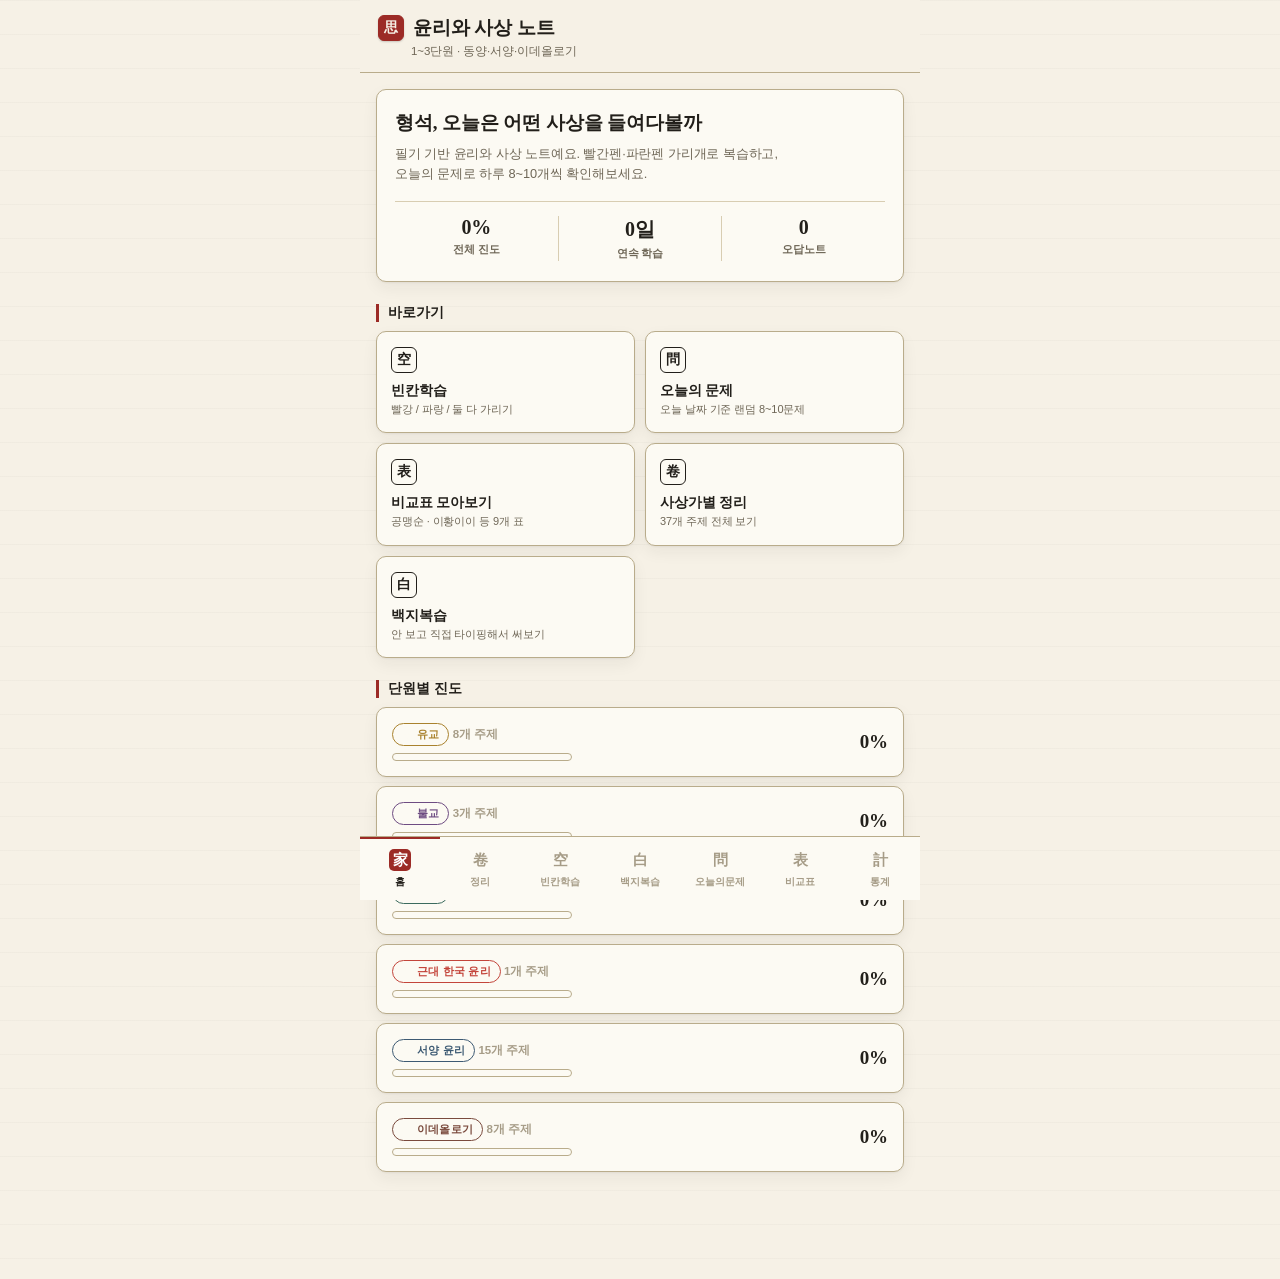
==== 윤리와사상 노트.html @ 9b8e842e "Add files via upload" ====
<!DOCTYPE html>
<html lang="ko">
<head>
<meta charset="UTF-8"/>
<meta name="viewport" content="width=device-width, initial-scale=1.0, maximum-scale=1.0, user-scalable=no, viewport-fit=cover"/>
<title>윤리와 사상 노트 — 동양 윤리</title>

<!-- PWA: 매니페스트 (data URI로 임베드, 단일 HTML 유지) -->
<link rel="manifest" href="[data-uri]"/>
<meta name="theme-color" content="#F6F1E6"/>

<!-- PWA: iOS 홈 화면 추가 시 독립 실행(standalone) -->
<meta name="apple-mobile-web-app-capable" content="yes"/>
<meta name="mobile-web-app-capable" content="yes"/>
<meta name="apple-mobile-web-app-status-bar-style" content="black-translucent"/>
<meta name="apple-mobile-web-app-title" content="윤사노트"/>
<link rel="apple-touch-icon" href="[data-uri]"/>
<link rel="icon" type="image/png" href="[data-uri]"/>

<style>
/* ===================================================================
   윤리와 사상 노트 — 스타일 시스템 (개정판)
   컨셉: 고문헌·경전 조판의 분위기. 먹빛 잉크와 인주(印朱) 빨강,
   남색 먹 파랑의 절제된 팔레트, 세리프(명조) 타이틀 + 담백한 본문.
   낙관(도장) 모티프를 시그니처 요소로 사용.
   =================================================================== */

:root{
  --paper:#F6F1E6;
  --paper-alt:#EFE7D6;
  --panel:#FCFAF3;
  --ink:#221F1A;
  --ink-soft:#6E6656;
  --ink-faint:#A69C87;
  --rule:#D8CDB2;
  --rule-strong:#B9AC8B;

  --red:#9C2B26;       /* 낙관 인주색 */
  --red-soft:#C3453B;
  --red-tint:#F1DEDA;
  --blue:#233A66;      /* 남색 먹 */
  --blue-soft:#3A5789;
  --blue-tint:#DFE4EF;
  --gold:#A9822E;       /* 고서 금박 */
  --gold-tint:#EEE3C4;
  --sage:#51715C;       /* 정답/완료 */
  --sage-tint:#DEE7DF;

  --font-serif: "AppleMyungjo","Nanum Myeongjo","Batang", Georgia, "Times New Roman", serif;
  --font-sans: -apple-system, BlinkMacSystemFont, "Apple SD Gothic Neo", "Malgun Gothic", sans-serif;

  --radius:10px;
}

*{box-sizing:border-box;}
html,body{margin:0;padding:0;}
body{
  background:var(--paper);
  background-image:
    repeating-linear-gradient(180deg, rgba(34,31,26,0.028) 0px, rgba(34,31,26,0.028) 1px, transparent 1px, transparent 34px);
  color:var(--ink);
  font-family:var(--font-sans);
  -webkit-tap-highlight-color: transparent;
  overscroll-behavior-y: contain;
  letter-spacing:-0.1px;
}

#app{
  max-width:560px;
  margin:0 auto;
  min-height:100vh;
  padding-bottom:calc(88px + env(safe-area-inset-bottom));
  position:relative;
}

/* ---------- 공통 카드 ---------- */
.hard-box{
  background:var(--panel);
  border:1px solid var(--rule-strong);
  border-radius:var(--radius);
  box-shadow:0 1px 2px rgba(34,31,26,.05), 0 6px 16px rgba(34,31,26,.06);
}

/* ---------- 버튼 ---------- */
.btn{
  display:inline-flex;
  align-items:center;
  justify-content:center;
  gap:6px;
  border:1.4px solid var(--ink);
  border-radius:9px;
  background:var(--panel);
  color:var(--ink);
  font-weight:700;
  font-size:13.5px;
  padding:10px 14px;
  box-shadow:0 1px 0 rgba(34,31,26,.12);
  cursor:pointer;
  transition:transform .08s ease, box-shadow .08s ease, opacity .08s ease;
  user-select:none;
  -webkit-user-select:none;
  font-family:var(--font-sans);
}
.btn:active{ transform:translateY(1px); box-shadow:none; }
.btn-block{ width:100%; }
.btn-primary{ background:var(--ink); color:var(--paper); border-color:var(--ink); }
.btn-red{ background:var(--red); color:#fff; border-color:var(--red); }
.btn-blue{ background:var(--blue); color:#fff; border-color:var(--blue); }
.btn-both{ background:var(--ink); color:#fff; border-color:var(--ink); }
.btn-gold{ background:var(--gold-tint); color:var(--ink); border-color:var(--gold); }
.btn-ghost{ background:transparent; box-shadow:none; border-color:var(--rule-strong); color:var(--ink-soft); }
.btn-sm{ padding:6px 11px; font-size:12px; border-width:1.2px; }
.btn:disabled{ opacity:.38; cursor:default; }
.btn-correct{ background:var(--sage); color:#fff; border-color:var(--sage); }
.btn-wrong{ background:var(--red); color:#fff; border-color:var(--red); }

/* ---------- 낙관(도장) 뱃지 ---------- */
.badge{
  display:inline-flex;
  align-items:center;
  gap:4px;
  font-size:11px;
  font-weight:700;
  padding:3px 9px 3px 6px;
  border:1px solid currentColor;
  border-radius:999px;
  background:transparent;
  letter-spacing:.2px;
}
.badge .seal-ch{
  display:inline-flex; align-items:center; justify-content:center;
  width:14px;height:14px;border-radius:3px;
  font-family:var(--font-serif); font-size:10px; font-weight:700;
  background:currentColor; color:var(--panel);
}
.tag-유교{ color:var(--gold); } .tag-불교{ color:#6E4C82; } .tag-도가{ color:#3B6B5E; } .tag-근대{ color:var(--red-soft); }
.tag-서양{ color:#3D5A73; } .tag-이데올로기{ color:#7A4A3D; }

/* ---------- 헤더 ---------- */
.topbar{
  position:sticky; top:0; z-index:20;
  background:var(--paper);
  border-bottom:1px solid var(--rule-strong);
  padding:15px 18px 13px;
}
.topbar h1{
  margin:0;
  font-family:var(--font-serif);
  font-size:19px;
  font-weight:700;
  letter-spacing:-.1px;
  display:flex; align-items:center; gap:9px;
}
.topbar .sub{ font-size:11.5px; color:var(--ink-soft); font-weight:500; margin-top:3px; margin-left:33px;}
.seal{
  width:26px;height:26px;border-radius:6px;
  background:var(--red);
  border:1px solid var(--red);
  flex:none;
  display:flex; align-items:center; justify-content:center;
  color:var(--paper);
  font-family:var(--font-serif);
  font-size:14px;
  font-weight:700;
  box-shadow:0 1px 2px rgba(0,0,0,.18);
}

.screen{ padding:16px 16px 10px; }

/* ---------- 홈 ---------- */
.hero{
  padding:20px 18px;
  margin-bottom:18px;
  position:relative;
}
.hero h2{ margin:0 0 8px; font-family:var(--font-serif); font-size:19px; font-weight:700; }
.hero p{ margin:0; font-size:12.8px; color:var(--ink-soft); line-height:1.6; }
.hero-stats{ display:flex; gap:0; margin-top:16px; border-top:1px solid var(--rule); padding-top:14px;}
.hero-stat{ flex:1; text-align:center; border-left:1px solid var(--rule); }
.hero-stat:first-child{ border-left:none; }
.hero-stat b{ display:block; font-family:var(--font-serif); font-size:20px; font-weight:700;}
.hero-stat span{ font-size:10.5px; color:var(--ink-soft); font-weight:600; }

.grid2{ display:grid; grid-template-columns:1fr 1fr; gap:10px; }
.grid3{ display:grid; grid-template-columns:1fr 1fr 1fr; gap:8px; }

.nav-card{
  padding:15px 14px;
  text-align:left;
  cursor:pointer;
}
.nav-card .ic{
  width:26px; height:26px; border-radius:6px;
  border:1px solid var(--ink);
  display:flex; align-items:center; justify-content:center;
  font-family:var(--font-serif); font-size:14px; font-weight:700;
}
.nav-card .t{ font-family:var(--font-serif); font-weight:700; font-size:14px; margin-top:9px; }
.nav-card .d{ font-size:11px; color:var(--ink-soft); margin-top:2px; line-height:1.4;}

.section-title{
  font-family:var(--font-serif);
  font-size:13.5px; font-weight:700; color:var(--ink);
  margin:22px 0 9px; display:flex; align-items:center; gap:8px;
  letter-spacing:.1px;
  padding-left:9px;
  border-left:3px solid var(--red);
}
.era-label{
  font-size:11px; font-weight:700; color:var(--ink-faint);
  margin:14px 0 6px 4px;
  letter-spacing:1px;
  text-transform:uppercase;
}

/* ---------- 사상가 리스트 ---------- */
.search-box{
  display:flex; gap:8px; margin-bottom:16px;
}
.search-box input{
  flex:1;
  border:1px solid var(--rule-strong);
  border-radius:9px;
  padding:11px 13px;
  font-size:14px;
  background:var(--panel);
  font-family:var(--font-sans);
}
.search-box input:focus{ outline:none; border-color:var(--ink); }

.topic-row{
  display:flex; align-items:center; gap:12px;
  padding:13px 15px;
  margin-bottom:9px;
  cursor:pointer;
}
.topic-row .num{
  width:28px;height:28px;border-radius:6px;
  border:1px solid var(--rule-strong);
  display:flex;align-items:center;justify-content:center;
  font-family:var(--font-serif); font-weight:700; font-size:12.5px; flex:none;
  color:var(--ink-soft);
  background:var(--paper-alt);
}
.topic-row .info{ flex:1; min-width:0; }
.topic-row .info .tt{ font-family:var(--font-serif); font-weight:700; font-size:15px; }
.topic-row .info .ss{ font-size:11.5px; color:var(--ink-soft); margin-top:2px;}
.topic-row .prog{ font-size:10.5px; font-weight:600; color:var(--ink-faint); flex:none; text-align:right;}
.topic-row .prog b{ display:block; font-family:var(--font-serif); font-size:14px; color:var(--ink); font-weight:700;}

/* ---------- 사상가 상세 / 정리 ---------- */
.detail-head{ padding:18px; margin-bottom:16px; }
.detail-head h2{ margin:8px 0 0; font-family:var(--font-serif); font-size:21px; font-weight:700; }
.detail-head .ss{ font-size:12px; color:var(--ink-soft); font-weight:500; margin-top:3px;}
.detail-tabs{ display:flex; gap:8px; margin-top:14px; flex-wrap:wrap; }

.outline{ list-style:none; margin:0; padding:0; }
.outline li{
  display:flex; align-items:flex-start; gap:10px;
  padding:8px 0;
  border-bottom:1px solid var(--rule);
  font-size:13.6px; line-height:1.62;
}
.outline li:last-child{ border-bottom:none; }
.outline .chk{
  width:16px;height:16px; flex:none; margin-top:3px;
  border:1.3px solid var(--ink-faint); border-radius:3px;
  cursor:pointer;
  display:flex; align-items:center; justify-content:center;
  font-size:10px; font-weight:900; color:transparent;
  background:transparent;
}
.outline .chk.done{ color:#fff; background:var(--red); border-color:var(--red); }
.outline .txt{ flex:1; }
.outline .i0{ margin-left:0; font-weight:700; }
.outline .i1{ margin-left:14px; }
.outline .i2{ margin-left:28px; font-size:13px; color:var(--ink-soft); }
.outline .i3{ margin-left:42px; font-size:12.5px; color:var(--ink-soft); }
.outline .i4{ margin-left:56px; font-size:12px; color:var(--ink-faint); }

.term.red{ color:var(--red); font-weight:700; }
.term.blue{ color:var(--blue); font-weight:700; }
.note{ font-size:11.5px; color:var(--ink-faint); font-style:normal; }

.deep-toggle{
  margin:18px 0 9px;
  padding:11px 14px;
  cursor:pointer;
  display:flex; align-items:center; justify-content:space-between;
  background:var(--paper-alt);
  font-family:var(--font-serif);
  font-weight:700;
  font-size:13.5px;
}

/* ---------- 표(테이블) ---------- */
.table-wrap{ overflow-x:auto; margin:14px 0; border:1px solid var(--rule-strong); border-radius:8px;}
.cmp-table{
  border-collapse:collapse;
  width:100%;
  min-width:100%;
  font-size:12.2px;
}
.cmp-table th, .cmp-table td{
  border:1px solid var(--rule);
  padding:9px 9px;
  text-align:left;
  vertical-align:top;
  line-height:1.45;
}
.cmp-table th{
  background:var(--ink);
  color:var(--paper);
  font-weight:700;
  font-family:var(--font-serif);
  white-space:nowrap;
  border-color:var(--ink);
}
.cmp-table td{ background:var(--panel); }
.table-title{ font-family:var(--font-serif); font-weight:700; font-size:14px; margin:20px 0 2px; }

/* ---------- 빈칸학습 ---------- */
.mode-pick{ display:grid; grid-template-columns:1fr 1fr; gap:9px; margin:15px 0; }
.mode-pick button{ flex-direction:column; padding:14px 6px; font-size:12.5px; }
.mode-pick .sw{ width:16px;height:16px;border-radius:50%;border:1.3px solid var(--ink); margin-bottom:7px;}
.sw-red{ background:var(--red); } .sw-blue{ background:var(--blue); } .sw-black{ background:var(--ink); }
.sw-both{ background:linear-gradient(135deg,var(--red) 50%, var(--blue) 50%); }

.blank{
  display:inline-block;
  min-width:24px;
  padding:0 4px;
  border-radius:3px;
  cursor:pointer;
  font-weight:700;
}
.blank.hidden.red{ background:var(--red); color:var(--red); }
.blank.hidden.blue{ background:var(--blue); color:var(--blue); }
.blank.hidden.black{ background:var(--ink); color:var(--ink); }
.blank.shown.red{ background:var(--red-tint); color:var(--red); box-shadow:inset 0 -1.5px 0 var(--red); }
.blank.shown.blue{ background:var(--blue-tint); color:var(--blue); box-shadow:inset 0 -1.5px 0 var(--blue); }
.blank.shown.black{ background:var(--paper-alt); color:var(--ink); box-shadow:inset 0 -1.5px 0 var(--ink); }

.practice-toolbar{
  position:sticky; top:64px; z-index:10;
  display:flex; gap:8px; padding:11px 0; background:var(--paper);
}

/* ---------- 오늘의 문제 ---------- */
.flashcard{
  padding:26px 20px;
  min-height:180px;
  display:flex; flex-direction:column; justify-content:center;
  margin-bottom:16px;
  position:relative;
}
.flashcard .qn{ font-size:10.5px; font-weight:700; color:var(--ink-faint); margin-bottom:12px; letter-spacing:.2px;}
.flashcard .stem{ font-family:var(--font-serif); font-size:16.5px; line-height:1.68; font-weight:500; }
.flashcard .blankword{
  display:inline-block; min-width:60px; border-bottom:2px solid var(--ink); text-align:center; margin:0 2px;
}
.flashcard .answer{
  margin-top:18px; padding-top:15px; border-top:1px solid var(--rule);
  font-family:var(--font-serif);
  font-size:17px; font-weight:700;
}
.flashcard .answer.red{ color:var(--red); }
.flashcard .answer.blue{ color:var(--blue); }
.flashcard .src{ margin-top:8px; font-size:11px; color:var(--ink-soft);}

.grade-row{ display:grid; grid-template-columns:1fr 1fr; gap:10px; }
.quiz-progress{ display:flex; gap:4px; margin-bottom:15px; }
.quiz-progress .dot{ flex:1; height:5px; border-radius:3px; background:var(--rule); }
.quiz-progress .dot.ok{ background:var(--sage); }
.quiz-progress .dot.no{ background:var(--red); }
.quiz-progress .dot.now{ background:var(--gold); }

.quiz-done{ text-align:center; padding:32px 18px; }
.quiz-done .big{ font-family:var(--font-serif); font-size:38px; font-weight:700; }

/* ---------- 매칭 퀴즈 ---------- */
.match-stem{
  font-family:var(--font-serif);
  font-size:15.5px; font-weight:500; line-height:1.68;
  padding:16px 14px; margin:10px 0 15px;
  background:var(--paper-alt); border-radius:8px;
  border:1px solid var(--rule-strong);
}
.match-score{ font-size:11.5px; font-weight:600; color:var(--ink-soft); }

/* ---------- 백지 복습 ---------- */
.paper-area{
  width:100%;
  min-height:340px;
  border:1px solid var(--rule-strong);
  border-radius:10px;
  background:
    repeating-linear-gradient(180deg, transparent 0, transparent 29px, var(--rule) 30px),
    var(--panel);
  background-position: 0 6px;
  padding:14px 14px 14px 14px;
  font-size:15px;
  line-height:30px;
  font-family:var(--font-sans);
  color:var(--ink);
  resize:vertical;
  box-sizing:border-box;
}
.paper-area:focus{ outline:none; border-color:var(--ink); }
.paper-meta{ display:flex; justify-content:space-between; align-items:center; margin:8px 0 4px; font-size:11.5px; color:var(--ink-soft); }
.compare-wrap{ margin-top:18px; }
.compare-head{ display:flex; align-items:center; justify-content:space-between; margin-bottom:8px; }
.compare-head .t{ font-family:var(--font-serif); font-weight:700; font-size:14px; }
.stat-box{ padding:15px; margin-bottom:9px; display:flex; align-items:center; justify-content:space-between; }
.stat-box .l{ font-size:12.5px; font-weight:600; color:var(--ink-soft); }
.stat-box .v{ font-family:var(--font-serif); font-size:19px; font-weight:700; }
.progress-bar{ height:8px; border:1px solid var(--rule-strong); border-radius:5px; background:var(--panel); overflow:hidden; margin-top:7px;}
.progress-bar > div{ height:100%; background:var(--gold); }

.wrong-item{ padding:11px 14px; margin-bottom:8px; font-size:13px; display:flex; justify-content:space-between; gap:10px; align-items:center;}

/* ---------- 손글씨 (Apple Pencil) ---------- */
.mode-toggle-row{ display:grid; grid-template-columns:1fr 1fr; gap:8px; margin:14px 0; }
.canvas-toolbar{ display:flex; align-items:center; gap:10px; margin-bottom:10px; flex-wrap:wrap; }
.pen-swatch{
  width:28px; height:28px; border-radius:50%; border:2px solid var(--ink);
  cursor:pointer; flex:none; position:relative;
  display:flex; align-items:center; justify-content:center;
  font-family:var(--font-serif); font-size:12px; font-weight:700; color:var(--panel);
}
.pen-swatch.active{ box-shadow:0 0 0 3px var(--gold-tint); }
.pen-swatch.ink{ background:var(--ink); }
.pen-swatch.red{ background:var(--red); }
.pen-swatch.blue{ background:var(--blue); }
.pen-swatch.eraser{ background:var(--panel); color:var(--ink); }
.canvas-toolbar .spacer{ flex:1; }
.canvas-wrap{
  position:relative;
  border:1px solid var(--rule-strong);
  border-radius:10px;
  overflow:hidden;
  background:
    repeating-linear-gradient(180deg, transparent 0, transparent 29px, var(--rule) 30px),
    var(--panel);
  background-position: 0 6px;
  touch-action:none;
}
.hw-canvas{ display:block; width:100%; touch-action:none; position:relative; z-index:2; }
.canvas-guide{
  position:absolute; inset:0; z-index:1;
  opacity:0.49; pointer-events:none;
  padding:14px 14px 14px 14px;
  overflow:hidden;
}
.canvas-guide .outline{ font-size:13.5px; }
.pencil-note{ display:flex; align-items:center; justify-content:space-between; margin-top:8px; font-size:11.5px; color:var(--ink-soft); flex-wrap:wrap; gap:8px; }
.pencil-note label{ display:flex; align-items:center; gap:5px; cursor:pointer; }

/* ---------- 계보 (경험론/합리론) ---------- */
.geneal-desc{ font-size:12.5px; color:var(--ink-soft); line-height:1.6; margin:0 0 16px; }
.geneal-row{ display:flex; gap:10px; }
.geneal-col{ flex:1; min-width:0; }
.geneal-col-head{
  font-family:var(--font-serif); font-weight:700; font-size:13px;
  text-align:center; padding:8px 4px; border-radius:8px 8px 0 0;
  border:1.4px solid var(--ink); border-bottom:none;
}
.geneal-col-head.blue{ background:var(--blue); color:#fff; }
.geneal-col-head.red{ background:var(--red); color:#fff; }
.geneal-chain{ border:1.4px solid var(--ink); border-top:none; border-radius:0 0 8px 8px; padding:10px 6px 12px; }
.geneal-node{
  background:var(--panel); border:1px solid var(--rule-strong); border-radius:7px;
  padding:8px 8px; text-align:center; cursor:pointer;
}
.geneal-node .n{ font-weight:700; font-size:12.5px; }
.geneal-node .d{ font-size:10px; color:var(--ink-soft); margin-top:2px; line-height:1.35; }
.geneal-node.blue .n{ color:var(--blue); }
.geneal-node.red .n{ color:var(--red); }
.geneal-arrow{ text-align:center; font-size:13px; color:var(--ink-faint); padding:2px 0; }

/* ---------- 하단 탭바 ---------- */
.tabbar{
  position:fixed; bottom:0; left:0; right:0; z-index:30;
  background:var(--panel);
  border-top:1px solid var(--rule-strong);
  display:flex;
  max-width:560px; margin:0 auto;
  padding-bottom:env(safe-area-inset-bottom);
}
.tabbar button{
  flex:1;
  background:none; border:none;
  padding:10px 2px 11px;
  display:flex; flex-direction:column; align-items:center; gap:4px;
  font-size:10px; font-weight:600; color:var(--ink-faint);
  cursor:pointer;
  border-top:2px solid transparent;
}
.tabbar button .ic{
  font-family:var(--font-serif);
  font-size:14.5px; font-weight:700;
  width:22px; height:22px; border-radius:5px;
  display:flex; align-items:center; justify-content:center;
}
.tabbar button.active{ color:var(--ink); border-top-color:var(--red); }
.tabbar button.active .ic{ background:var(--red); color:#fff; }

.empty{ text-align:center; padding:44px 20px; color:var(--ink-soft); font-size:13px; }
.empty .ic{ font-family:var(--font-serif); font-size:15px; margin-bottom:10px; color:var(--ink-faint); }

::selection{ background:var(--gold-tint); }

@media (max-width:360px){
  .grid3{ grid-template-columns:1fr 1fr 1fr; }
  .mode-pick{ gap:6px; }
}

</style>
</head>
<body>
<div id="app">
  <div id="topbar" class="topbar"></div>
  <div id="scrollArea">
    <div id="screen"></div>
  </div>
  <div id="tabbar" class="tabbar"></div>
</div>
<script>
const DATA = [{"id": "confucius", "unit": "유교", "order": 1, "title": "공자", "subtitle": "동양 유교 사상의 연원 (1)", "outline": [{"i": 0, "t": "1. 시대: <r>B.C 5C, 중국의 춘추전국시대<\/r>"}, {"i": 1, "t": "① <r>주나라 왕실의 붕괴로 혼란 초래<\/r>"}, {"i": 1, "t": "② <r>혈연제도에 기반한 봉건제 붕괴: 도덕성 타락<\/r>"}, {"i": 0, "t": "2. 인간관: <b>인과 예를 강조<\/b>"}, {"i": 1, "t": "① <r>인(仁)<\/r>: 인간 내면의 타고난 도덕성 <span class='note'>↔ 겸애(묵자)<\/span>"}, {"i": 2, "t": "a. 의미: 인간다움, 사랑(분별적 사랑: <r>별애<\/r>)"}, {"i": 3, "t": "㉠ <r>별애<\/r>: 존비친소의 구별이 있는 사랑"}, {"i": 3, "t": "㉡ <r>점진적 사랑<\/r>: 가족에서 사회로 확대되는 사랑"}, {"i": 2, "t": "b. 실천 방법: <b>효제충서<\/b>"}, {"i": 3, "t": "㉠ <r>효제<\/r>: 부모에게 효도, 형제 간의 우애"}, {"i": 3, "t": "㉡ <b>충<\/b>: 온 정성을 다함"}, {"i": 3, "t": "㉢ <r>서<\/r>: 상대방을 배려, 역지사지 ★"}, {"i": 3, "t": "i) <b>추기급인<\/b>: 나를 미루어 남에게 미침"}, {"i": 3, "t": "ii) <b>기소불욕 물시어인<\/b>: 내가 원치 않는 걸 남에게 시키지 말 것"}, {"i": 1, "t": "② <b>예(禮): 외면적 규범, 예의범절<\/b>"}, {"i": 2, "t": "a. <r>상장제례<\/r>: 초상, 장례, 제사의례 강조"}, {"i": 2, "t": "b. <r>삼년상<\/r>: 부모님의 죽음을 삼년간 애도"}, {"i": 0, "t": "3. 정치관: <b>덕치사상<\/b>(덕으로 통치)"}, {"i": 1, "t": "① <r>정명사상<\/r>: 이름을 바르게 세움"}, {"i": 2, "t": "→ 군군 신신 부부 자자"}, {"i": 1, "t": "② <r>수기치인, 수기안인<\/r>: 나를 먼저 수양한 후 통치"}, {"i": 0, "t": "4. 경제관: <b>분배의 형평성을 강조<\/b>"}, {"i": 1, "t": "① <b>대동사회<\/b>: 공자의 이상 사회 (천하 공유물)"}, {"i": 1, "t": "② 아동복지, 노인복지 구현"}, {"i": 1, "t": "③ 통치자는 재화의 부족보다 <r>고르지 못함을 걱정<\/r>"}, {"i": 0, "t": "5. 수양론: <r>군자, 선비, 성인이 되는 법<\/r>"}, {"i": 1, "t": "① <r>천도내면화<\/r>: 하늘의 도덕법칙을 따름"}, {"i": 1, "t": "② <r>극기복례<\/r>: 사욕을 극복해서 예를 회복"}], "deep": [{"i": 0, "t": "1. 인의 의미: 덕, 도덕성, 인간다움, <r>별애<\/r>(존비친소 구분)"}, {"i": 1, "t": "① <r>인자인야<\/r>: 인(仁)한 사람은 사람(人)다운 사람 (타고난 도덕성)"}, {"i": 1, "t": "② <r>유인자능호인능오인<\/r>: 좋아함과 <b>싫어함을 분별<\/b> (도덕성 여부)"}, {"i": 0, "t": "2. 예의 의미: 예의의 덕, 주요 예식(상장제례), 관혼상제"}, {"i": 1, "t": "① <b>예악 사상<\/b>: 음악의 중요성(입어예 성어악) ⇒ 도덕수양"}, {"i": 1, "t": "② <r>허례허식 경계<\/r>: 내면의 도덕성 없이 화려한 예식 반대 (인 강조)"}, {"i": 1, "t": "③ <r>비례물시·물청·물언·물동<\/r>: 예가 아니면 보지도 듣지도 말 것 ★"}, {"i": 0, "t": "3. 정명 사상: 명실상부 (명분과 실질이 부합) = 명분준행"}, {"i": 0, "t": "4. 도덕성 회복 강조: 조문도 석사가의 (아침에 도를 들으면 저녁에 죽어도 좋다)"}, {"i": 0, "t": "5. 공자 vs 묵자: 사랑 성격, 음악관, 장례 규모 비교"}, {"i": 1, "t": "① 공자: <r>별애<\/r>(분별적 사랑, 존비친소 O) ; 예악, 삼년상"}, {"i": 1, "t": "② 묵자: <r>겸애<\/r>(무차별적 사랑, 존비친소 X), 비악, 절장"}, {"i": 0, "t": "6. 공자 vs 칸트: <b>역지사지 강조<\/b> ≒ 황금률, 의무강조"}, {"i": 1, "t": "① 공자: <b>서(추기급인)<\/b> ⇒ 나의 입장을 상대방에 대입"}, {"i": 1, "t": "② 칸트: 정언명령(보편화 명령) ⇒ 준칙의 확대적용"}, {"i": 0, "t": "7. <r>공자 vs 순자<\/r>: 하늘관 (천인합일 vs 천인분이)"}], "table": {"title": "공자 · 맹자 · 순자 비교", "cols": ["공자", "맹자", "순자"], "rows": [["춘추전국 中 춘추", "전국시대", "전국시대 말기"], ["<r>성선설<\/r> 기초 제공", "<r>성선설<\/r>(양지·양능)", "<r>성악설<\/r>(이기적 욕망)"], ["<r>덕치사상<\/r>", "<r>왕도정치<\/r>(↔패도정치)", "<r>예치사상<\/r>"], ["군자·선비", "대인, 대장부", "성인, 성현"], ["인의예지", "인의예지(사덕)", "인의예지(후천적)"], ["<r>선천적 도덕성<\/r>", "선천적 도덕 <b>학습능력<\/b>", "선천적 도덕 <b>학습능력<\/b>(인식)"], ["고른 분배", "고른 분배", "고른 분배"], ["<r>천인합일<\/r>(도덕 원천)", "<r>천인합일<\/r>(도덕원천)", "<r>천인분이<\/r>(물리적 하늘) ★"], ["<r>교화○ 본성교화X<\/r>", "<r>교화○ 본성교화X<\/r>", "<r>교화○ 본성교화○<\/r>"], ["<r>정명론○ 혁명론X<\/r>", "<r>정명론○ 혁명론○<\/r>", "<r>정명론○ 혁명론X<\/r> ★"]]}}, {"id": "mencius", "unit": "유교", "order": 2, "title": "맹자", "subtitle": "동양 유교 사상의 연원 (2)", "outline": [{"i": 0, "t": "1. 시대: 고대 중국, 춘추전국시대"}, {"i": 1, "t": "⇒ 혼란의 가중, 왕의 횡포 심각"}, {"i": 0, "t": "2. 인간관: <b>성선설<\/b>"}, {"i": 1, "t": "① <b>불인인지심<\/b>: 차마 어찌하지 못하는 마음"}, {"i": 1, "t": "② <b>양지양능설<\/b>: 타고난 도덕성 (선천적 도덕능력)"}, {"i": 2, "t": "a. 양지: 생각하지 않고도 아는 것 ⇒ <r>도덕 인식<\/r>"}, {"i": 2, "t": "b. 양능: 배우지 않고도 할 수 있는 것 ⇒ <r>도덕 실천<\/r>"}, {"i": 1, "t": "③ <r>사덕<\/r>(네 가지 도덕성)의 근거 ⇒ <r>사단<\/r>(네 가지 단서)"}, {"i": 2, "t": "a. 인(사랑)의 근거: <r>측은지심<\/r>(불쌍히)"}, {"i": 2, "t": "b. 의(정의)의 근거: <r>수오지심<\/r>(악 부끄)"}, {"i": 2, "t": "c. 예(예의)의 근거: <r>사양지심<\/r>(양보)"}, {"i": 2, "t": "d. 지(지혜)의 근거: <r>시비지심<\/r>(옳고그름)"}, {"i": 2, "t": "⇒ 사덕과 사단 모두 <r>선천적<\/r> <r>(사단을 확충)<\/r>"}, {"i": 0, "t": "3. 정치관: <b>덕치사상, 정명사상 계승<\/b>"}, {"i": 1, "t": "① <r>왕도정치<\/r>: 도덕으로 통치 (↔ 패도정치)"}, {"i": 1, "t": "② <r>민본주의<\/r>: 백성을 위한 정치 by the king"}, {"i": 2, "t": "a. 군주가 정치 주체이나, <r>위민 정치<\/r>"}, {"i": 2, "t": "b. <r>군주 < 사직(나랏일) < 백성<\/r>"}, {"i": 1, "t": "③ 역성혁명: 패도군주를 내쫓음 (방벌)"}, {"i": 0, "t": "4. 경제관: <b>항산항심론<\/b>(재산, 도덕성 관계)"}, {"i": 1, "t": "① 선비계급: 무항산 <b>유항심<\/b> (언제나 도덕성 유지)"}, {"i": 1, "t": "② 일반백성: 무항산 <b>무항심<\/b> (생계 먼저 해결)"}, {"i": 1, "t": "③ 도덕을 이익보다 중시: <r>의주리종, 견리사의<\/r>"}, {"i": 0, "t": "5. 수양론: <b>군자, 선비, 성인, 대장부, 대인이 되는 방법<\/b>"}, {"i": 1, "t": "① <r>집의<\/r>: 의로운 일을 꾸준히 함"}, {"i": 1, "t": "② <r>호연지기<\/r>: 크고 굳센 기운 (도덕적 기운)"}, {"i": 1, "t": "③ <r>구방심<\/r>: 놓아버린 마음 되찾음 (본성 회복)"}, {"i": 1, "t": "④ 존심양성: 마음·본성을 보존하고 기름"}], "deep": [{"i": 0, "t": "1. <r>성선설의 근거<\/r>: 하늘(도덕근원으로서 하늘)"}, {"i": 1, "t": "① <r>천명사상<\/r>: 하늘의 도덕 명령(천복, 천벌)"}, {"i": 1, "t": "② <r>천인합일<\/r>: 천도가 인도에 내재"}, {"i": 2, "t": "a. '성실함'은 하늘의 도, '성실해지려고 노력함'은 인간의 도"}, {"i": 2, "t": "b. 도덕의 원천인 하늘이 인간에게 <b>도덕성 부여<\/b>"}, {"i": 1, "t": "③ <b>주재천<\/b>: 하늘은 인간사를 주재함(천명,천복,천벌) ⇒ 개입○"}, {"i": 1, "t": "④ <b>인격천<\/b>: 하늘이 인간사에 개입함 (도가의 하늘은 인간사 비개입)"}, {"i": 0, "t": "2. 수양방법: <b>존심양성<\/b>"}, {"i": 1, "t": "① <r>집의<\/r>: 의로운 일을 꾸준히 함 (아리스토텔레스 '반복·습관'유사)"}, {"i": 1, "t": "② <r>구방심<\/r>: 잃어버린 마음을 되찾음 (양명의 '치양지'로 계승)"}, {"i": 1, "t": "③ <r>물조장<\/r>: 급하게 서두르다 망치지 말 것 (조장 금지)"}, {"i": 1, "t": "④ <r>물망<\/r>: 지나치게 방치하거나 잊지 말 것 (유교의 '중용')"}, {"i": 1, "t": "⑤ <r>호연지기<\/r>: 대장부의 도덕적 기운(크고 굳셈)"}, {"i": 0, "t": "3. 경제관 심화: <b>항산항심론, 복지국가관<\/b>"}, {"i": 1, "t": "① <r>활국구민<\/r>: 국가의 적극적 항산 보장 노력 (실학에 영향)"}, {"i": 1, "t": "② <r>정전법<\/r>: 토지를 균등분할하고 공유토지로 흉년 대비 (구휼)"}], "table": {"title": "맹자 개념 · 비교 개념 · 비교 학자", "cols": ["맹자 개념", "비교 개념", "비교 학자"], "rows": [["<r>의주리종<\/r>(도덕 강조)", "<r>의즉리<\/r>(이익 강조)", "묵자(서민중심,겸애강조)"], ["<r>견리사의<\/r>(의로움)", "<r>겸애교리<\/r>(이로움 나눔)", "묵자(공리주의적 색채)"], ["<r>왕도정치<\/r>(덕치 계승)", "<r>패도정치<\/r>(무력 강조)", "<r>한비자<\/r>(법가사상)"], ["<r>성선설<\/r>(선천적 덕성)", "성악설 / 성무선악설", "<r>순자,홉스<\/r> / <r>고자,로크<\/r>"], ["<r>민본주의<\/r>", "<r>민주주의<\/r>", ""], ["a. 정치주체: 왕", "a. 정치주체: 국민", "a. 국민주권사상"], ["b. 통치자교체 ○", "b. 통치자교체 ○", "b. <r>저항권 행사<\/r>"], ["c. 주기적 교체 X", "c. 주기적 교체 ○", "c. <r>선거제도<\/r>"], ["선거X 역성혁명○", "<r>선거○ 저항권○<\/r>", "맹자 vs 로크·아리스토텔레스"], ["지속적 수양(집의), 중용", "지속적 수양(품성적 덕), 중용", ""]]}}, {"id": "xunzi", "unit": "유교", "order": 3, "title": "순자", "subtitle": "동양 유교 사상의 연원 (3)", "outline": [{"i": 0, "t": "1. 시대: 중국 춘추전국시대 中 <b>전국시대 말기<\/b>"}, {"i": 1, "t": "① 사회혼란 가장 심각"}, {"i": 1, "t": "② 인간 본성에 대한 신뢰 상실"}, {"i": 0, "t": "2. 인간관: <b>성악설<\/b> (선천적 도덕성 부정)"}, {"i": 1, "t": "① 악행의 근거: 이기적 욕망 ⇒ <b>혼란 초래<\/b>"}, {"i": 1, "t": "② 서양의 홉스와 유사: 둘 다 성악설"}, {"i": 1, "t": "③ 단, <r>선천적인 도덕 인식 능력과 학습능력은 존재<\/r>"}, {"i": 0, "t": "3. 정치관: <b>예치사상<\/b> (예법으로 통치)"}, {"i": 1, "t": "① 예의 의미: <b>후천적 규범, 인위적 도덕성<\/b>"}, {"i": 2, "t": "a. 국가를 통치하는 규범, 법률, 제도"}, {"i": 2, "t": "b. <r>선왕(성현)이 제정한 법률<\/r>"}, {"i": 2, "t": "c. 사회질서유지 및 재화분배기준"}, {"i": 1, "t": "② <b>유교의 공통점<\/b>: <r>도덕에 기반한 통치 강조<\/r>"}, {"i": 0, "t": "4. 경제관: 예법으로 분배"}, {"i": 1, "t": "① <b>직업의 위계<\/b>: 사·농·공·상"}, {"i": 2, "t": "a. 사(선비계급): 통치자 계급 (예에 정통)"}, {"i": 2, "t": "b. 농(농부계급): 생산자 계급 (농사의 전문성)"}, {"i": 2, "t": "c. 공(공인계급): 생산자 계급 (물건 제작에 정통)"}, {"i": 2, "t": "d. 상(상인계급): 생산자 계급 (장사에 정통)"}, {"i": 1, "t": "② 직업의 귀천을 인정: <b>차등분배 지향<\/b>"}, {"i": 1, "t": "③ 선천적 가문보다 <b>후천적 노력 강조<\/b>"}, {"i": 0, "t": "5. 수양론: <b>화성기위<\/b> (악→선)"}, {"i": 1, "t": "① 의미: 본성을 변화시켜 인위적 도덕성을 일으킴"}, {"i": 1, "t": "② 방법: 성현이 만든 예법을 공부"}, {"i": 0, "t": "6. 공맹 vs 순자 비교"}, {"i": 1, "t": "① <r>하늘의 해석 차이<\/r>: 공맹(도덕원천) vs 순자(물리적 하늘)"}, {"i": 1, "t": "② <r>공맹: 천인합일<\/r>(하늘과 인간은 하나) ★"}, {"i": 1, "t": "③ <r>순자: 천인분이<\/r>(하늘과 인간 구분) ★"}], "deep": [{"i": 0, "t": "1. 순자의 인간 유형 분류"}, {"i": 1, "t": "① <r>왕자<\/r>: 예를 높이고 현자 숭상 (도덕+정치능력)"}, {"i": 1, "t": "② <r>패자<\/r>: 법과 제도 중시, 백성사랑 (정치능력)"}, {"i": 1, "t": "③ <b>군자<\/b>: 도덕적 수양 완성, 화성기위"}, {"i": 1, "t": "④ <b>소인<\/b>: 이기적 본성을 따르는 자"}, {"i": 0, "t": "2. 순자의 화성기위의 네 단계: <r>성정려위<\/r>"}, {"i": 1, "t": "① <r>성(본성)<\/r>: 이기적이고 악한 본성"}, {"i": 1, "t": "② <r>정(감정)<\/r>: 어떤 사건에 감응하여 일어남"}, {"i": 1, "t": "③ <r>려(생각)<\/r>: 감정이 생긴 후 <r>생각하며 선택<\/r>"}, {"i": 1, "t": "④ 위(인위): 후천적·인위적 <b>도덕 학습<\/b>"}, {"i": 0, "t": "3. <r>순자 vs 맹자 비교<\/r>"}, {"i": 1, "t": "① 공통점1: 공자 계승 - 대동사회, 군자"}, {"i": 1, "t": "② <b>공통점2<\/b>: 역할분담 강조 - 사농공상 vs 노심자·노력자"}, {"i": 1, "t": "③ 공통점3, <r>선천적 능력 강조<\/r>: <r>도덕인식·학습능력<\/r>"}, {"i": 1, "t": "④ 공통점4: 예(법)으로 교화 - 본성교화 vs 본성회복"}, {"i": 1, "t": "⑤ <r>공통점5<\/r>: 군자와 소인의 본성 동일 - 성악 vs 성선"}], "table": {"title": "순자의 사상 · 홉스의 사상", "cols": ["순자의 사상", "홉스의 사상"], "rows": [["<b>성악설<\/b>(이기적 욕망)", "<b>성악설<\/b>(투쟁본능)"], ["유교사상(고대)", "사회계약설(근대)"], ["<r>지적 능력 인정<\/r>", "<r>지적 능력 인정<\/r>"], ["예법 학습능력", "이성으로 평화 조약"], ["<b>도덕이 목적<\/b>", "<b>도덕이 수단<\/b>"], ["도덕사회구현 목표", "<r>유물론<\/r>(만물을 물질로 설명)"], ["<r>천인분이<\/r>", "물리적 하늘(도덕근원X)"], ["물리적 하늘(도덕근원X)", "<r>군주주권<\/r>(절대군주○)"], ["<r>군주주권<\/r>(절대군주X)", "인간 평등"], ["인간 불평등(신분,귀천구분)", ""]]}}, {"id": "zhuxi", "unit": "유교", "order": 4, "title": "주자의 성리학", "subtitle": "동양 유교 사상의 전개 (1)", "outline": [{"i": 0, "t": "1. 시대: 중국 12C 송나라"}, {"i": 1, "t": "① 진나라부터 당나라까지 <b>유학의 쇠퇴<\/b>: <b>도가·불교 부흥<\/b>"}, {"i": 1, "t": "② 신유학의 등장으로 유교의 인기가 다시 살아남: <b>재부흥<\/b>"}, {"i": 0, "t": "2. 우주론: 이기이원론 (우주와 만물의 생성 이론)"}, {"i": 1, "t": "① <b>이(理)<\/b>: 형이상의 원리, 만물의 근본 원리, <b>이치<\/b>"}, {"i": 1, "t": "② 기(氣): 형이하의 재료, 만물의 구성 재료, <r>형태<\/r>"}, {"i": 0, "t": "3. <r>심성론<\/r>: 마음(심)과 본성(성)에 대한 이론"}, {"i": 1, "t": "① <r>심통성정<\/r>: 마음은 본성과 감정을 통괄(관통)"}, {"i": 1, "t": "② <r>본성(성)<\/r>: 태어날 때 마음, 발동 이전"}, {"i": 2, "t": "a. 본연지성: 이, <b>천리로서의 본성<\/b>(인의예지 내재)"}, {"i": 2, "t": "b. 기질지성: 이+기, <b>기질로서의 본성<\/b>(사람마다 차이)"}, {"i": 2, "t": "⇒ 정편청탁수박 차이 (바름과 치우침, 맑고 흐림, 순수와 잡탕)"}, {"i": 1, "t": "③ <b>감정(정)<\/b>: 발동 이후의 마음, 동요된 마음"}, {"i": 2, "t": "a. 사단(네 가지 단서): <b>순선무악한 감정<\/b>(도덕 감정)"}, {"i": 3, "t": "측은지심, 수오지심, 사양지심, 시비지심"}, {"i": 2, "t": "b. 칠정(일곱가지 마음): <b>가선가악한 감정<\/b>(일반 감정)"}, {"i": 3, "t": "희노애구애오욕(희노애락): 인간의 모든 감정"}, {"i": 1, "t": "④ 본성과 감정의 관계"}, {"i": 2, "t": "a. 도심(순선무악한 마음): <b>본연지성, 사단<\/b>"}, {"i": 2, "t": "b. 인심(가선가악한 마음): <b>기질지성, 칠정<\/b>"}, {"i": 2, "t": "c. 인욕 (인심 中 악한 것)"}, {"i": 0, "t": "4. 수양론"}, {"i": 1, "t": "① 거경: <b>존양성찰<\/b> (마음을 보존하고 도덕적 반성)"}, {"i": 1, "t": "② <r>궁리<\/r>: <r>격물치지<\/r> (사물의 이치를 탐구)"}, {"i": 1, "t": "③ 존천리 거인욕: 천리를 보존하고 인욕을 제거"}, {"i": 0, "t": "5. <r>경세론<\/r>: 정치·경제 이론"}, {"i": 1, "t": "① 공자의 덕치 계승, 정명론 수용"}, {"i": 1, "t": "② 하늘의 이치 중시: 정치·경제 접목"}]}, {"id": "yangming", "unit": "유교", "order": 5, "title": "양명의 양명학", "subtitle": "동양 유교 사상의 전개 (2)", "outline": [{"i": 0, "t": "1. 시대: 중국, 명나라 15C"}, {"i": 0, "t": "2. <r>심즉리설<\/r>: <b>마음이 곧 이치<\/b> (외부 사물의 이치 부정)"}, {"i": 1, "t": "① <r>심외무리<\/r>: 마음 밖에 이치가 없음"}, {"i": 1, "t": "② 심외무물: 마음 밖에 사물이 없음"}, {"i": 1, "t": "③ 주장 이유: 주자의 성즉리설 비판 (본성이 곧 이치)"}, {"i": 0, "t": "4. 주자 vs 양명 비교"}, {"i": 1, "t": "① 공통점: 유교사상가 (도덕 사회 구현)"}, {"i": 2, "t": "a. <b>맹자의 성선설 계승<\/b>: 양지, 사단 공통 사용"}, {"i": 2, "t": "b. <b>유교 경전 수용<\/b>: 존천리거인욕, 격물 치지 공통 사용"}, {"i": 2, "t": "c. <r>앎과 행함의 일치 주장<\/r>"}, {"i": 1, "t": "② 차이점 1. 양지의 해석 (선천적 앎)"}, {"i": 2, "t": "a. 주자: <r>50%의 앎<\/r>, 후천적 학습 필요"}, {"i": 2, "t": "b. 양명: <r>100%의 앎<\/r>, 선천적 앎의 회복 중요"}, {"i": 1, "t": "③ 차이점 2. 격물치지의 해석"}, {"i": 2, "t": "a. 주자: <b>외부 사물의 이치 학습<\/b> (외부 → 나)"}, {"i": 2, "t": "b. 양명: <b>내 마음을 바로 잡음<\/b> (나 → 외부) 정심"}, {"i": 1, "t": "④ 차이점 3. 앎과 행함의 일치 해석"}, {"i": 2, "t": "a. 주자: <b>선지후행<\/b>, 지행병진, 지경행중"}, {"i": 2, "t": "b. 양명: <r>지행합일<\/r>(앎과 행함은 하나)"}, {"i": 2, "t": "⇒ 앎은 행함의 시작이요, 행함은 앎의 완성"}, {"i": 1, "t": "⑤ 차이점 4. 천리의 해석"}, {"i": 2, "t": "a. 주자: <b>천리는 인의예지<\/b> ⇒ 이일분수"}, {"i": 2, "t": "⇒ 사람의 본성과 사물의 본성에 모두 천리가 내재"}, {"i": 2, "t": "b. 양명: <r>천리는 양지<\/r> ★"}, {"i": 2, "t": "⇒ 사람의 마음에 천리가 있고, 사물에는 부여 X"}], "deep": [{"i": 0, "t": "1. 주자의 경: 거경, 존양성찰의 수양방법"}, {"i": 1, "t": "① <r>주일무적<\/r>: 오직 한 가지 생각에 집중"}, {"i": 1, "t": "② 정제엄숙: 몸가짐을 단정히 하고 차분하고 엄숙함"}, {"i": 1, "t": "③ 상성성: 항상 깨어 있음 (밝은 정신 유지)"}, {"i": 1, "t": "④ <b>기심수렴<\/b>: 마음 안에 헛된 생각을 용납하지 않음"}, {"i": 0, "t": "2. <b>주자의 심통성정<\/b>: 마음은 본성과 감정을 통괄, <r>외부사건 감응(발동)<\/r>"}, {"i": 1, "t": "① 본성(미발심, 발동 이전의 마음): <r>사덕(인의예지)<\/r> X"}, {"i": 1, "t": "② 감정(기발심, 발동 이후의 마음): <r>사단(측은,수오,사양,시비)<\/r> O"}, {"i": 0, "t": "3. 양명의 양지: 선천적 본성, 본래의 도덕성"}, {"i": 1, "t": "① <r>천리인 양지<\/r>: 주자 X, 양명 O (하늘의 이치)"}, {"i": 1, "t": "② 내 마음의 본체: 심즉리설, 이일원론"}, {"i": 1, "t": "③ 선천적 능력: 선천적 도덕 자각 능력, 스스로 밝게 깨달음"}, {"i": 0, "t": "4. <r>양명의 지행합일<\/r> ≒ 소크라테스의 지행합일"}, {"i": 1, "t": "① 의미: 인식으로서의 <r>지(知)<\/r>와 실천으로서의 <r>행(行)<\/r>은 하나"}, {"i": 1, "t": "② 강조: 지식이 행동에 우선할 수 없음 (주자의 선지후행 비판)"}, {"i": 1, "t": "③ 적용: 행동 시, 참된 앎이 이미 이루어짐 (동시에)"}], "table": {"title": "주자 · 양명", "cols": ["주자", "양명"], "rows": [["<r>이기이원론<\/r>(이○기○)", "<r>이일원론<\/r>(이○기X)"], ["<r>성즉리설<\/r>(본성이 곧 이치)", "<r>심즉리설<\/r>(마음이 곧 이치)"], ["외부 사물의 이치 인정", "외부 사물의 이치 부정"], ["<r>심 = 이 + 기<\/r>", "<r>심 = 이 = 성<\/r>(본성)"], ["<r>천리 = 사덕<\/r>(인의예지)", "<r>천리 = 양지<\/r>(본성)"], ["격물치지 해석 (외부→나)", "<r>격물치지 해석 (나→외부)<\/r>"], ["격: 다다르다, 연구하다", "격: 바로잡다 → 정심(正心)"], ["물: 객관적 외부 사물", "을: 뜻이 있는 곳(마음)"], ["치: 끝까지 헤아려 앎", "치: 지극히 하다 → 치지, 치양지"], ["지: 지식", "<r>지: 내 마음의 양지<\/r>"]]}}, {"id": "yiiyi", "unit": "유교", "order": 6, "title": "이황 vs 이이", "subtitle": "조선 성리학 논쟁", "outline": [{"i": 0, "t": "1. 성리학의 공통입장: <r>주자, 이황, 이이<\/r>"}, {"i": 1, "t": "① 이와 기의 관계"}, {"i": 2, "t": "a. <r>이기불상리<\/r>: 현실적으로 분리 불가"}, {"i": 2, "t": "b. <b>이기불상잡<\/b>: 개념적으로 섞일 수 없음"}, {"i": 1, "t": "② 수양을 강조함: 기질을 교정 (탁→청)"}, {"i": 2, "t": "a. <r>경<\/r>(경건함): 엄숙함, 집중, 깨어있음, 잡념 제거"}, {"i": 2, "t": "b. <r>성<\/r>(진실된 마음의 상태): <b>경을 통해 성을 도달<\/b>"}, {"i": 1, "t": "③ 사단과 사덕의 관계: <r>단서설<\/r>(사단은 사덕의 실마리)"}, {"i": 2, "t": "a. <r>사단<\/r>(선천적 감정): 정(측은,수오,사양,시비)"}, {"i": 2, "t": "b. 사덕(선천적 본성): 성(인의예지가 본연지성에 내재)"}, {"i": 0, "t": "2. <r>이황의 주장<\/r>: 「성학십도」"}, {"i": 1, "t": "① 이원론적 이기이원론: 사단과 칠정의 연원이 다름"}, {"i": 2, "t": "a. 사단: <b>이발기수<\/b>(이가 발하고 기가 뒤따름) ★"}, {"i": 2, "t": "b. 칠정: <b>기발이승<\/b>(기가 발하고 이가 올라탐)"}, {"i": 1, "t": "② <b>주리론<\/b>: 이를 강조하는 사상 (이존기비, 이귀기천)"}, {"i": 1, "t": "③ <r>이기호발설<\/r>: 이와 기가 서로 발함 (이발○ 기발○)"}, {"i": 1, "t": "④ <r>이기불상잡 강조<\/r>: 개념적으로 섞일 수 없음을 강조"}, {"i": 1, "t": "⑤ <r>이치 강조<\/r>: 도덕 명분 강조, 인의예지(천리) 강조"}, {"i": 1, "t": "⑥ 영향: 위정척사, 항일의병운동"}, {"i": 0, "t": "3. <r>이이의 주장<\/r>: 「성학집요」"}, {"i": 1, "t": "① <r>일원론적 이기이원론<\/r>: 사단과 칠정의 연원이 같음"}, {"i": 2, "t": "a. 사단: <b>기발이승<\/b>(선한 감정)"}, {"i": 2, "t": "b. 칠정: <b>기발이승<\/b>(모든 감정) <span class='note'>&gt; 칠포사<\/span>"}, {"i": 1, "t": "② <b>이기조화론<\/b>: 이와 기는 뗄 수 없는 관계 (주기론 X)"}, {"i": 1, "t": "③ <r>이기겸발설<\/r>: 기발이승일도설, 이발 부정"}, {"i": 1, "t": "④ <r>이기불상리 강조<\/r>: 현실적으로 분리불가 강조"}, {"i": 1, "t": "⑤ 도덕 명분과 현실을 함께 강조: <b>사회경장론<\/b>"}, {"i": 1, "t": "⑥ 영향: <r>실학, 개화사상<\/r>"}], "deep": [{"i": 0, "t": "1. <r>기질교정론<\/r>(교기질): 정편청탁수박의 차이"}, {"i": 1, "t": "① <b>선인<\/b>: 기질이 바르고 맑고 순수 <b>(정·청·수)<\/b>"}, {"i": 1, "t": "② <b>악인<\/b>: 기질이 치우치고 흐리고 잡스러움 <b>(편·탁·박)<\/b>"}, {"i": 0, "t": "2. <r>단서설<\/r>(실마리): 성과 정의 관계"}, {"i": 1, "t": "① 사단: 외부에 감응해서 겉으로 드러난 감정 <r>(실마리)<\/r>"}, {"i": 1, "t": "② 사덕: 감응하기 전 내재된 <b>천리로서의 본성<\/b>(본체)"}, {"i": 0, "t": "3. <r>이기지묘<\/r>: 이와 기의 오묘한 관계"}, {"i": 1, "t": "① 이기불상리: 현실에서 <b>분리불가<\/b>(원리와 형태 함께 있음)"}, {"i": 1, "t": "② 이기불상잡: 개념에서 <b>혼동불가<\/b>(형이상 vs 형이하)"}, {"i": 0, "t": "4. 유위성: 발동함, 운동성, 동정(動靜), 작용성 ★"}, {"i": 1, "t": "① 이황: 이기호발설(이발기발 다발성)"}, {"i": 2, "t": "a. 이: 무형유위 (형태는 없고 발동 가능)"}, {"i": 2, "t": "b. 기: 유형유위 (형태도 있고 발동 가능)"}, {"i": 1, "t": "② 이이: <b>이기겸발설<\/b>(기발이승일도설)"}, {"i": 2, "t": "a. 이: 무형무위 (형태도 없고 발동불가)"}, {"i": 2, "t": "b. 기: 유형유위 (형태도 있고 발동 가능)"}], "table": {"title": "이황 · 이이", "cols": ["이황", "이이"], "rows": [["이의 유위성 강조(이발○)", "이의 무위성 강조(이발X)"], ["이의 동정으로 감정구분", "기발에서 모든 감정 비롯"], ["<r>사단과 칠정의 연원 다름<\/r>", "<r>칠정 안에 사단 포함(칠포사)<\/r>"], ["a. 사단: 이발기수", "a. 사단: 기발이승"], ["b. 칠정: 기발이승", "b. 칠정: 기발이승"], ["<r>이와 기의 유위성(운동성)<\/r>", "<r>이와 달리 기만 유위성<\/r>"], ["이원론적 관점", "일원론적 관점"], ["<r>주리론<\/r>(도덕원리 강조)", "<b>이기조화론<\/b>(도덕+현실 강조)"], ["<b>이존기비<\/b>", "<b>이통기국<\/b>(이의 보편성, 기의 특수성)"], ["위정척사 영향", "실학에 영향"]]}}, {"id": "jeongyakyong", "unit": "유교", "order": 7, "title": "실학과 정약용", "subtitle": "조선 후기 유교", "outline": [{"i": 0, "t": "1. 조선 후기 실학"}, {"i": 1, "t": "① 특징: 실생활의 유용성 강조, 청의 고증학 영향"}, {"i": 1, "t": "② 세 분파: 도덕 사회 구현 목표"}, {"i": 2, "t": "a. <r>중농학파<\/r>: 경세치용, 농업과 토지제도 개혁 중시"}, {"i": 2, "t": "b. <r>중상학파<\/r>: 이용후생, 상공업의 진흥, 복지 증진"}, {"i": 2, "t": "c. <r>실사구시학파<\/r>: 역사, 문헌, 지도, 고증을 강조"}, {"i": 1, "t": "③ <r>정약용의 사상<\/r>: 중농학파, 여전제"}, {"i": 2, "t": "a. 성기호설: 본성은 즐겨 좋아함으로 설명 가능"}, {"i": 3, "t": "㉠ 영지의 기호(천명지성,도의지성): 선 좋아, 악 싫어 <r>(인간만O)<\/r>"}, {"i": 3, "t": "㉡ 형구의 기호(기질지성): 육체의 욕망 충족 좋아 <r>(동물도O)<\/r>"}, {"i": 2, "t": "b. 자주지권: 스스로 주인됨의 권한"}, {"i": 3, "t": "㉠ 선천적 권형: 권한의 형태(본성X 감정X)"}, {"i": 3, "t": "㉡ <r>자유의지<\/r>: 선 또는 악을 선택 ⇒ 책임 강조"}, {"i": 2, "t": "c. <b>단시설<\/b>: 사단은 사덕의 시작, 시초"}, {"i": 3, "t": "㉠ <b>사단<\/b>(선천적 감정): 측은, 수오, 사양, 시비"}, {"i": 3, "t": "㉡ ★<r>사덕<\/r>(후천적 덕): <r>인의예지는 실천 이후에 형성<\/r>"}, {"i": 3, "t": "㉢ 기호: 본성에 천리(인의예지)가 내재(X)"}], "deep": [{"i": 0, "t": "1. <b>중상학파 심화<\/b>: 유교계열, 박지원, 박제가"}, {"i": 1, "t": "① <b>이용<\/b>: 경제성장, 상공업 증진"}, {"i": 1, "t": "② 후생: 복지 증진, 아동복지+노인복지"}, {"i": 1, "t": "③ <b>정덕<\/b>: 도덕사회 구현, <r>대동사회 목표<\/r>"}, {"i": 0, "t": "2. <b>활국구민<\/b>: 나랏일 활성화, 빈민구제 (맹자 계승)"}, {"i": 1, "t": "① <b>중농학파<\/b>: 토지제 개혁 (여전제, 한전제 ……)"}, {"i": 1, "t": "② <r>중상학파<\/r>: 상공업 진흥, 청나라 문물 교류, 상인우대"}, {"i": 0, "t": "3. 정약용의 자주지권"}, {"i": 1, "t": "① 의미: 스스로 주인됨의 권한"}, {"i": 1, "t": "② 특징: 선천적 부여○ (<r>자유의지<\/r> 선천)"}, {"i": 2, "t": "a. <r>선택의 자유<\/r>: 선악 책임 강조 (≒ 사르트르)"}, {"i": 2, "t": "b. <b>개체적 자율성<\/b>: 혈기적 존재 (≒ 크리스트교)"}, {"i": 2, "t": "c. 권형: 본성X 감정X 권한○"}, {"i": 0, "t": "4. 정약용의 인간 특징: 혈기적 존재 (피와 살, 욕구체)"}, {"i": 1, "t": "① 욕구는 삶의 원동력(추동력): 「여유당전서」"}, {"i": 1, "t": "② 원리와 욕구의 충돌 가능: 제거가 아닌 조절"}], "table": {"title": "단서설 · 단시설", "cols": ["단서설 (주자·이황·이이·맹자)", "단시설 (정약용)"], "rows": [["서: <r>실마리<\/r>", "시: <r>시초, 시작<\/r>"], ["인의예지는 천리", "인의예지는 천리 X"], ["a. 사덕: 선천, 본성 내재", "a. 사덕: 후천, 실천으로 형성"], ["b. 사단: 선천, 감정 표출", "b. 사단: 선천, 감정 표출"], ["<r>사단이 사덕의 단서<\/r>", "<r>사단이 사덕 형성의 시초<\/r>"], ["성선설, 이일분수", "성기호설"], ["a. 양지: 선천적 인식능력", "a. 영지의 기호: 도의지성, 본연지성"], ["b. 양능: 선천적 실천능력", "b. 형구의 기호: 기질지성"], ["사덕은 만물에 내재", "인간만 영지의 기호를 지님"]]}}, {"id": "joseon-yangming", "unit": "유교", "order": 8, "title": "조선 후기 양명학", "subtitle": "강화학파: 정제두, 박은식, 신채호", "outline": [{"i": 0, "t": "1. <b>조선 후기 양명학<\/b>"}, {"i": 1, "t": "① <r>정제두<\/r>: 강화학파의 우두머리"}, {"i": 2, "t": "a. <b>생리<\/b>: 내 마음의 생생한 이치, 마음 안의 진리"}, {"i": 2, "t": "b. <r>사리<\/r>: 죽은 이치, 외부 사물의 이치"}, {"i": 2, "t": "c. <b>특징<\/b>: 개방적 학문 태도, 도덕 주체성 강조"}, {"i": 1, "t": "② 박은식: <r>애국계몽운동<\/r>"}, {"i": 2, "t": "a. 일제강점기에 양명학을 통해 교육, 사업"}, {"i": 2, "t": "b. 대동사회를 꿈꾸며 국권회복운동"}, {"i": 1, "t": "③ 신채호: 일제강점기 독립운동"}, {"i": 2, "t": "a. <b>민족사관<\/b>: 민족의 주체적 역량 강조"}, {"i": 2, "t": "b. 식민지 근대화론 비판"}]}, {"id": "buddha", "unit": "불교", "order": 9, "title": "석가모니", "subtitle": "고대 인도 불교", "outline": [{"i": 0, "t": "1. 시대: B.C 6C 인도"}, {"i": 1, "t": "① 카스트 제도에 대한 반발: <b>평등 사상 요청<\/b>"}, {"i": 1, "t": "② 브라만교에 대한 반항심 ⇒ 권위 약화"}, {"i": 2, "t": "a. 육사외도 사상의 등장: 신흥 종교"}, {"i": 2, "t": "b. 극단적인 사상으로 인한 반감: <b>중도 사상 요청<\/b>"}, {"i": 3, "t": "㉠ 지나친 고통 또는 쾌락 <r>추구<\/r>"}, {"i": 3, "t": "㉡ 지나친 무신론 또는 불가지론 추구"}, {"i": 0, "t": "2. <r>연기설<\/r>(=인연생기설): 평등사상 내포"}, {"i": 1, "t": "① 만물의 상호의존성 강조: <b>상의성<\/b>"}, {"i": 1, "t": "② 무수한 원인과 조건에 의해 만물 형성"}, {"i": 1, "t": "③ <r>인타라망<\/r>: 그물망, 소중한 인연 강조"}, {"i": 1, "t": "④ <r>자비<\/r>: 불교의 사랑 (인연의 소중함을 자각)"}, {"i": 1, "t": "⑤ <b>윤회설<\/b>(환생설): 현생의 업보가 내생을 좌우"}, {"i": 2, "t": "a. 생멸의 수레바퀴: 생사의 반복"}, {"i": 2, "t": "b. <b>업보<\/b>(업, Karma): 선업과 악업으로 나뉨"}, {"i": 0, "t": "3. <r>사성제설<\/r>: 네 가지 성스러운 진리 (고집멸도)"}, {"i": 1, "t": "① <r>고성제<\/r>: 현실세계의 결과, 고통 <span class='note'>ex) 생로병사의 고통<\/span>"}, {"i": 1, "t": "② 집성제: 현실세계의 원인, 집착"}, {"i": 2, "t": "a. <r>애욕<\/r>: 충족불가능한 욕망"}, {"i": 2, "t": "b. <r>무명<\/r>: 무지, 깨닫지 못함"}, {"i": 1, "t": "③ <r>멸성제<\/r>: 이상세계의 결과, 소멸"}, {"i": 2, "t": "a. 집착과 고통의 소멸"}, {"i": 2, "t": "b. <b>해탈<\/b>: 깨달음, 무명에서 벗어남"}, {"i": 2, "t": "c. <r>열반<\/r>: 깨달음의 경지, 이상적 경지"}, {"i": 1, "t": "④ <r>도성제<\/r>: 이상세계의 원인, <r>중도(바른 길)<\/r>"}, {"i": 2, "t": "a. 8정도: 여덟가지 바른 길"}, {"i": 2, "t": "b. 중도: 양극단에 치우치지 않음"}], "deep": [{"i": 0, "t": "1. <r>삼법인설<\/r>: 도장에 새길 세 가지 진리"}, {"i": 1, "t": "① <r>제행무상<\/r>: 모든 것은 변화함"}, {"i": 1, "t": "② <b>제법무아<\/b>: 나 조차도 고정된 실체가 없음"}, {"i": 1, "t": "③ <r>일체개고<\/r>: 모든 것이 고통이다"}, {"i": 0, "t": "2. 사법인설: 삼법인 + 열반적정(깨달음을 통한 고요함)"}, {"i": 0, "t": "3. 불교 용어"}, {"i": 1, "t": "① <r>중생<\/r>: 아직 깨닫지 못한 자 (무명상태)"}, {"i": 1, "t": "② <r>부처<\/r>: 깨달은 자 (무명을 벗어나 해탈)"}, {"i": 1, "t": "③ <r>불성<\/r>: 타고난 부처가 될 수 있는 성질 (생명체의 본성)"}, {"i": 1, "t": "④ <r>보살<\/r>: 보리살타의 줄임말, 이상적 인간상"}, {"i": 2, "t": "a. 보리(깨달음) ⇒ <r>상구보리<\/r>(위로는 깨달음을 구함)"}, {"i": 2, "t": "b. 살타(중생) ⇒ <r>하화중생<\/r>(아래로는 중생 구제)"}, {"i": 1, "t": "⑤ <r>삼독<\/r>: 불성을 방해하는 세 가지 요소 (제거대상)"}, {"i": 2, "t": "a. 탐: 탐욕, 과도한 욕심"}, {"i": 2, "t": "b. 진: 성냄, 화를 내고 성급하며 자만"}, {"i": 2, "t": "c. 치: 어리석음, 깨닫지 못함"}, {"i": 1, "t": "⑥ <r>삼학<\/r>: 불성을 회복하는 세 가지 방법 (추구대상)"}, {"i": 2, "t": "a. 계: 계율, 지켜야 할 규칙"}, {"i": 2, "t": "b. 정: 선정, <b>마음수행(참선, 관심법)<\/b>"}, {"i": 2, "t": "c. 혜: 지혜, 경전공부"}, {"i": 1, "t": "⑦ <r>오온<\/r>: 나를 이루는 다섯가지 요소"}, {"i": 2, "t": "a. 구성: <b>색수상행식<\/b>(육체와 의지 포함)"}, {"i": 2, "t": "b. 오온은 무상함: 나는 변해가는 존재 (무아)"}, {"i": 3, "t": "㉠ <r>아집을 탈피<\/r>: 자신에 대한 집착을 버림"}, {"i": 3, "t": "㉡ 불변의 자아라는 실체가 없음"}, {"i": 3, "t": "㉢ <r>함정선지<\/r>: 무아는 '어떠한 나도 없음(X)'"}, {"i": 3, "t": "⇒ '변해가는 나' 존재○ '불변의 나' 존재X"}, {"i": 1, "t": "⑧ 반야삼매: 지혜를 얻는 몰입의 경지 (무아지경)"}, {"i": 0, "t": "9. <r>팔정도<\/r>: 여덟가지 올바른 수행의 길 八正道"}, {"i": 1, "t": "① <r>정견<\/r>(바른 견해) ★"}, {"i": 1, "t": "② 정어(바른 말)"}, {"i": 1, "t": "③ 정정(바른 삼매)"}, {"i": 1, "t": "④ 정정진(바른 정진)"}, {"i": 1, "t": "⑤ 정사유(바른 생각)"}, {"i": 1, "t": "⑥ 정명(바른 생업)"}, {"i": 1, "t": "⑦ 정업(바른 행위)"}, {"i": 1, "t": "⑧ 정념(바른 마음챙김)"}, {"i": 0, "t": "10. <r>업보<\/r>: 의도한 행위의 결과, Karma"}, {"i": 1, "t": "① 선업: 착한 업보(내생의 더 나은 삶 보장), 중간목표"}, {"i": 1, "t": "② 악업: 나쁜 업보(부처를 비방하고 타인을 괴롭힘)"}, {"i": 0, "t": "11. <r>자성<\/r>: 두 가지 다른 뜻을 지님"}, {"i": 1, "t": "① 자성1: 고정된 불변의 실체, 부정적 어휘 <r>(중관,유식)<\/r>"}, {"i": 1, "t": "② <r>자성2<\/r>: 불성의 의미, 부처가 될 성질 <r>(혜능,지눌)<\/r>"}, {"i": 0, "t": "12. 함정용어"}, {"i": 1, "t": "① 실체: 변치 않는 고정된 것, 부정적 어휘(실체는 없음)"}, {"i": 1, "t": "② 실상: 변해가는 모습, 긍정적 어휘 <b>(실상을 깨달음)<\/b>"}, {"i": 1, "t": "③ 해탈: 깨달음, 무명(無明)을 벗어남"}, {"i": 1, "t": "④ 열반: 깨달음의 경지, 연기의 법칙을 벗어남"}], "table": {"title": "이쪽 언덕(차안) · 저쪽 언덕(피안)", "cols": ["이쪽 언덕 (차안)", "저쪽 언덕 (피안)"], "rows": [["<r>고통의 언덕<\/r>", "<r>해탈의 언덕<\/r>"], ["연기의 법칙 적용", "연기의 법칙 적용 X"], ["<b>무명 상태<\/b>", "깨달음의 경지"], ["<r>윤회의 반복<\/r>(생멸 수레바퀴)", "<r>윤회에서 벗어남<\/r> ★"], ["생로병사의 반복", "<r>태어남도 죽음도 없는 경지<\/r>"], ["삼고, 사고, 팔고 (고통의 연속)", "<b>번뇌의 불이 꺼짐<\/b>"], ["중생의 <r>바라밀 수행<\/r> 필요 ★", "부처의 경지: 열반"], ["보시, 지계, 인욕, 정진, 선정, 지혜 (6바라밀)", "ex. 아미타불, 미륵불(미륵부처)"]]}}, {"id": "buddhism-development", "unit": "불교", "order": 10, "title": "불교사상의 전개", "subtitle": "소승불교 · 대승불교 · 중국불교", "outline": [{"i": 0, "t": "1. <b>고대 인도 불교<\/b>: 원시불교, 근본불교, 석가모니"}, {"i": 0, "t": "2. <r>소승불교<\/r>: 작은 수레바퀴 (부파불교)"}, {"i": 1, "t": "① 개인의 해탈 추구"}, {"i": 1, "t": "② 엄격한 종교성과 사회와 분리"}, {"i": 1, "t": "③ 이상적 인간상: <b>아라한<\/b>(나한)"}, {"i": 0, "t": "3. <r>대승불교<\/r>: 큰 수레바퀴 (중국불교) ★"}, {"i": 1, "t": "① 개인의 해탈과 <r>중생의 구제를 함께 추구<\/r>"}, {"i": 1, "t": "② 출가수행과 재가수행 모두 가능"}, {"i": 1, "t": "③ 이상적 인간상: <r>보살<\/r>(보리살타)"}, {"i": 1, "t": "④ 수행 방법: 6바라밀 ★"}, {"i": 2, "t": "a. 의미: 해탈의 언덕으로 간다"}, {"i": 2, "t": "b. 내용: 보시, 지계, 인욕, 정진, 선정, 지혜"}, {"i": 3, "t": "㉠ 보시: 남에게 베풂"}, {"i": 3, "t": "㉡ <b>무주상보시<\/b>: 대가없이 베풂"}, {"i": 1, "t": "⑤ 주요 사상: <b>공사상<\/b>(일체개공) ≠ 허무주의"}, {"i": 2, "t": "a. 의미: <b>있음과 없음의 집착을 버림<\/b>"}, {"i": 2, "t": "b. 해석1. <r>용수의 중관사상<\/r>"}, {"i": 3, "t": "㉠ 공사상을 <b>중도<\/b>로 설명"}, {"i": 3, "t": "㉡ 있음과 없음의 양극단에 치우치지 않음"}, {"i": 2, "t": "c. 해석2. <r>세친의 유식사상<\/r>"}, {"i": 3, "t": "㉠ 공사상을 <r>일체유심조<\/r>로 설명"}, {"i": 3, "t": "㉡ 모든 것은 인식에서 비롯됨: <b>요가 수행 강조<\/b>"}, {"i": 2, "t": "d. 공통점: <b>무자성<\/b>(변치않는 실체로서 속성은 없음)"}, {"i": 0, "t": "4. <r>중국불교 두 갈래<\/r>"}, {"i": 1, "t": "① <b>교종<\/b>: 경전공부 중시, 삼장법사"}, {"i": 2, "t": "⇒ <r>점오점수<\/r>(점진적 깨달음과 수행)"}, {"i": 1, "t": "② <b>선종<\/b>: 참선, 선정 중시, <r>혜능선사, 달마대사<\/r>"}, {"i": 2, "t": "⇒ <r>돈오돈수<\/r>(단번에 깨달음과 수행)"}]}, {"id": "korean-buddhism", "unit": "불교", "order": 11, "title": "한국 불교", "subtitle": "원효 · 의천 · 지눌", "outline": [{"i": 0, "t": "1. 전래 시기: 삼국시대, 대승불교"}, {"i": 1, "t": "① 교종(경전중시): 「화엄경」, 「법화경」"}, {"i": 1, "t": "② 선종(참선 중시): <r>조계종<\/r>(선정,관심법 중시)"}, {"i": 2, "t": "a. <r>견성성불<\/r>: 불성을 보면 부처로 완성"}, {"i": 2, "t": "b. <r>직지인심<\/r>: 인간의 마음을 곧바로 볼 것"}, {"i": 2, "t": "c. <r>불립문자<\/r>: 글로 표현이 어려운 진리"}, {"i": 2, "t": "d. <r>교외별전<\/r>: 경전 밖에 가르침 존재"}, {"i": 0, "t": "2. 대표 승려 1. <b>원효<\/b> (신라 말~통일신라 초)"}, {"i": 1, "t": "① 사상의 대통합 추구: 유·불·도 조화"}, {"i": 1, "t": "② <r>일심사상<\/r>: 한마음 사상 (교선 분리 이전) ⇒ <b>교종 안에서의 통합<\/b>"}, {"i": 2, "t": "a. <b>일체유심조<\/b>: 모든 것은 오직 마음에서 비롯됨"}, {"i": 2, "t": "b. <b>원융회통<\/b>: 원만하게 융합하여 모음"}, {"i": 2, "t": "c. <b>화쟁<\/b>: 논쟁의 조화로운 해결"}, {"i": 2, "t": "d. <b>일즉다 다즉일<\/b>: 한 마음에서 시작·귀결"}, {"i": 2, "t": "⇒ <r>진여문과 생멸문은 하나<\/r> (진리와 현실은 하나)"}, {"i": 1, "t": "③ 사상적 특징: 불교 대중화 노력"}, {"i": 2, "t": "a. <b>무애행<\/b>: 거리낌없는 수행 (장애물X)"}, {"i": 2, "t": "b. <b>염불수행<\/b>: 나무아미타불 관세음보살"}, {"i": 0, "t": "3. 대표 승려 2. <r>의천<\/r> (고려전기) 음벌 귀족 지지"}, {"i": 1, "t": "① 해동 천태종 창시 (교종 계열)"}, {"i": 1, "t": "② 교선일치 주장: <b>원효 계승<\/b>"}, {"i": 2, "t": "a. <r>내외겸전<\/r>: 안팎으로 두루 닦음"}, {"i": 2, "t": "b. <b>교관겸수<\/b>: 가르침과 관심법은 하나"}, {"i": 0, "t": "4. 대표 승려 3. <r>지눌<\/r> (고려 중후반) 무신 지지"}, {"i": 1, "t": "① 조계종 창시 (선종 계열): <r>목우행<\/r>(소를 기르는 수행)"}, {"i": 1, "t": "② 교선일치 주장: <r>원효 계승, 선교일원<\/r>"}, {"i": 2, "t": "a. <b>돈오점수<\/b>: 단번에 깨닫고 점진적 수행"}, {"i": 2, "t": "b. <b>정혜쌍수<\/b>: 선정과 지혜를 함께 수행"}], "deep": [{"i": 0, "t": "1. <r>대승불교 전개<\/r>: 공사상의 해석"}, {"i": 1, "t": "① <r>중관불교<\/r>(용수): 공사상 = <b>중도<\/b> (양극단X)"}, {"i": 1, "t": "② <r>유식불교<\/r>(세친): 공사상 = <b>일체유심조<\/b> (의식)"}, {"i": 0, "t": "2. <b>중국불교 전개<\/b>"}, {"i": 1, "t": "① <r>교종<\/r>: 경전중시, 북방불교, 삼장법사 <r>(점오점수)<\/r>"}, {"i": 1, "t": "② <r>선종<\/r>: 참선중시, 남방불교, 달마·혜능 (돈오돈수)"}, {"i": 2, "t": "a. 달마대사: 4구게(직지인심, 불립문자, 교외별전, 견성성불)"}, {"i": 2, "t": "b. 혜능선사: 본래무일물, 돈오돈수, 정혜불이, 남종선"}, {"i": 0, "t": "3. <r>원효대사 사상 심화<\/r>: 「대승기신론소」"}, {"i": 1, "t": "① 정토종: 교선분리 이전, 염불수행하면 극락왕생"}, {"i": 1, "t": "② <r>일심사상<\/r>: 한 마음 사상, 진여문과 생멸문은 하나"}, {"i": 2, "t": "a. 진여문: 진리, 본래의 바다, <b>있는 그대로의 참모습<\/b>"}, {"i": 2, "t": "b. <b>생멸문<\/b>: 현실, 파도치는 바다, <b>생겨나고 사라지는 모습<\/b>"}, {"i": 0, "t": "4. <b>지눌 사상 심화<\/b>: 목우행(소를 기르는 수행)"}, {"i": 1, "t": "① 돈오를 위한 수행: 관심법, 참선, 선정 (마음의 불성 직관)"}, {"i": 1, "t": "② <r>점수를 위한 수행<\/r>: 정혜(쌍수) (경전공부와 참선 함께)"}], "table": {"title": "원효 · 의천 · 지눌", "cols": ["원효", "의천", "지눌"], "rows": [["신라말~통일신라 초", "고려 전기", "고려 중후반"], ["<r>정토종<\/r>", "<r>해동 천태종<\/r>", "<r>조계종<\/r>"], ["<r>교선분리<\/r> 이전", "교종 중심", "선종 중심"], ["<b>조화사상<\/b>", "<b>교선일치<\/b>", "<b>선교일원<\/b>"], ["<r>일체유심조<\/r>", "<r>교관겸수<\/r>", "<r>정혜(쌍수=겸수)<\/r>"], ["<r>원융회통<\/r>", "<r>내외겸전<\/r>", "<b>돈오점수<\/b>"], ["무애행", "법화경 공부", "<b>목우행<\/b>"], ["민중불교", "문벌귀족 지지", "무신 지지"], ["<r>화쟁사상<\/r>", "<r>점진적 깨달음<\/r>", "<r>간화선<\/r> ★(돈오돈수)"], ["호국 불교", "<b>호국 불교<\/b>", "<b>호국 불교<\/b>"]]}}, {"id": "laozi", "unit": "도가", "order": 12, "title": "노자", "subtitle": "도가 사상 (1) · 「도덕경」", "outline": [{"i": 0, "t": "1. 시대: B.C 5C 춘추전국시대, 제자백가"}, {"i": 0, "t": "2. 사회 혼란의 원인: <r>인위적 제도와 규범이 혼란의 원인<\/r>"}, {"i": 1, "t": "① 유교의 인의예지 비판"}, {"i": 1, "t": "② 법가의 형벌과 제도 비판"}, {"i": 0, "t": "3. 사회 혼란의 해법: <r>무위자연<\/r> = '도'"}, {"i": 1, "t": "① 의미: 억지로 함이 없고 <b>스스로 그러함<\/b>"}, {"i": 1, "t": "② 방법1. 자연법칙에 <b>순응<\/b>(춘하추동, 낮과 밤 질서 수용)"}, {"i": 1, "t": "③ 방법2. 허정(세속적 욕심과 집착을 버림) ★"}, {"i": 0, "t": "4. 도가의 '도' 해석: <r>도덕 법칙X 자연 법칙O<\/r>"}, {"i": 1, "t": "① 만물 생성의 근원: <b>형이상학적 개념<\/b>"}, {"i": 2, "t": "a. 인간의 감각으로 파악 불가"}, {"i": 2, "t": "b. 인간의 언어로 표현 불가: <r>도가도 비상도<\/r>"}, {"i": 1, "t": "② 도는 어질지 않음: 어질 인(仁)"}, {"i": 2, "t": "a. 도는 도덕과 무관하고 <b>인간사에 비개입<\/b>"}, {"i": 2, "t": "b. 인간을 짚으로 만든 개 취급: <b>도덕 명령 X<\/b>"}, {"i": 1, "t": "③ <r>큰 '도'가 사라지자, '인의'가 생겨남<\/r>: <b>자연스러움의 붕괴<\/b>"}, {"i": 0, "t": "5. 도가의 수양방법: 상선약수"}, {"i": 1, "t": "① 의미: <b>최상의 선은 물과 같다<\/b>."}, {"i": 1, "t": "② 방법: <r>겸허와 부쟁<\/r>(겸손과 다투지 않음)"}, {"i": 1, "t": "③ 이상적 인간: <r>성인<\/r>(무지, 무위, 소박)"}, {"i": 1, "t": "④ 이상사회: <r>소국과민<\/r>"}, {"i": 2, "t": "a. 작은 나라에 적은 백성"}, {"i": 2, "t": "b. 통치: <b>무위지치<\/b>(무위의 통치)"}, {"i": 3, "t": "⇒ 현자숭상X, 보물을 귀하게 여김X"}, {"i": 0, "t": "6. 인간본성론: 어린아이"}, {"i": 1, "t": "① 성선설X, 성악설X, 성무선악설X"}, {"i": 1, "t": "② <b>순수하고 소박한 본성<\/b> (억지스럽지 않음)"}, {"i": 1, "t": "③ 인간 본성 신뢰: 인위적 가치판단X"}]}, {"id": "zhuangzi", "unit": "도가", "order": 13, "title": "장자", "subtitle": "도가 사상 (2)", "outline": [{"i": 0, "t": "1. 시대: B.C 5C 춘추전국시대, 노자 계승"}, {"i": 0, "t": "2. 사회 혼란의 원인: <b>온갖 차별과 대립<\/b>"}, {"i": 1, "t": "① 선악·미추·장단·다소의 인위적 구분"}, {"i": 1, "t": "② 불완전한 오감에 기초한 <b>상대적 편견<\/b>: <b>인간의 관점<\/b>"}, {"i": 0, "t": "3. 사회 혼란의 해법: <b>제물론<\/b>"}, {"i": 1, "t": "① '도'의 관점에서 <b>차별과 대립을 지양<\/b>: '도'의 관점"}, {"i": 1, "t": "② <r>물아일체<\/r>: 만물과 나는 하나 (호접지몽)"}, {"i": 1, "t": "③ 단, <r>제물은 획일적 평등의 경지는 아님<\/r>"}, {"i": 0, "t": "4. 장자의 수양방법:"}, {"i": 1, "t": "① <r>좌망<\/r>: 앉아서 잊음 (오감을 벗어남)"}, {"i": 1, "t": "② <r>심재<\/r>: 마음을 비움 (편견을 버림)"}, {"i": 1, "t": "③ <r>허심<\/r>: 바뀌진 마음 (대립을 벗어남)"}, {"i": 1, "t": "④ ★ <b>소요유<\/b>: 외물에 얽매이지 않고 자유로이 노님"}, {"i": 0, "t": "5. 이상적 인간상: <r>진인, 지인, 신인, 천인<\/r>"}, {"i": 1, "t": "① <b>참된 이<\/b>: 외물에 얽매이지 않는 <b>정신적 자유를 지님<\/b>"}, {"i": 1, "t": "② <r>무기, 무공, 무명<\/r>: 나를 잊고, 공적과 명성을 내세우지 않음 (겸손)"}, {"i": 0, "t": "6. 도가의 전개"}, {"i": 1, "t": "① 한나라 초기: <r>황로학파<\/r>"}, {"i": 2, "t": "a. 황제와 노자 숭상: 신선 사상 (청정무위)"}, {"i": 2, "t": "b. 혼합적 색채: 도가, 유교, 법가 혼합"}, {"i": 1, "t": "★ ② 한나라 말기: <r>도교의 등장<\/r> (종교 교단의 형태)"}, {"i": 2, "t": "a. <r>태평도<\/r>: 천하태평을 이상사회로 꿈꾸는 종교"}, {"i": 2, "t": "b. <r>오두미교<\/r>: 쌀 다섯 말을 가입 조건을 한 종교, 「도덕경」"}, {"i": 3, "t": "㉠ 「공과격」: 선행과 악행을 기록한 책"}, {"i": 3, "t": "㉡ <b>삼관수서<\/b>: 하늘, 땅, 물에 자신의 잘못을 반성"}, {"i": 1, "t": "③ 위진남북조 시대: <r>현학<\/r>(심오한 학문)"}, {"i": 2, "t": "a. 현실도피적 사상: <r>죽림칠현<\/r>"}, {"i": 2, "t": "b. 청담 사상: <r>탈속적 공리공담<\/r> (우주론적 경지)"}]}, {"id": "modern-korean-ethics", "unit": "근대", "order": 14, "title": "근대 한국 윤리", "subtitle": "위정척사 · 동학 · 개화사상 · 근대 신흥종교", "outline": [{"i": 0, "t": "1. <r>위정척사<\/r>: <r>찬봉건 반외세<\/r> (신분질서 옹호)"}, {"i": 1, "t": "① 의미: 바른 것은 위하고 사악한 것 배척"}, {"i": 1, "t": "② 적용: 성리학 수호, 외세 배척 (양이=금수)"}, {"i": 2, "t": "a. <b>화이론<\/b>: 중화와 오랑캐 구분"}, {"i": 2, "t": "b. 이황의 주리론 계승 = <b>도덕 명분 강조<\/b>"}, {"i": 1, "t": "③ 학자: 이항로, 기정진, 최익현"}, {"i": 0, "t": "2. <r>동학<\/r>: <r>반봉건 반외세<\/r> (신분제 폐지, 서학 반대)"}, {"i": 1, "t": "① 봉건적 신분질서 폐지: <b>만민평등사상<\/b>"}, {"i": 2, "t": "a. <r>인내천<\/r>: 인간은 곧 하늘"}, {"i": 2, "t": "b. <r>사인여천<\/r>: 인간을 하늘처럼 섬길 것"}, {"i": 2, "t": "c. <r>시천주<\/r>: <b>한울님을 모실 것<\/b>"}, {"i": 2, "t": "d. <r>오심즉여심<\/r>: 내 마음과 네 마음이 같음"}, {"i": 1, "t": "② 학자: 최제우, 최시형"}, {"i": 1, "t": "③ 특징: <r>경천 사상 + 유불도 조화<\/r>"}, {"i": 2, "t": "a. 성·경·신: 진실, 경건, 믿음 강조"}, {"i": 2, "t": "b. <r>수심정기<\/r>: 마음을 지키고 기를 바르게 함 ★"}, {"i": 0, "t": "3. 개화사상: <r>외세에 개방적<\/r>"}, {"i": 1, "t": "① <r>온건개화<\/r>: 동도서기 (동양 성리학 + 서양 문물)"}, {"i": 2, "t": "⇒ 신기선: 정신적인 것은 지키고 물질적인 것 개방"}, {"i": 1, "t": "② 급진개화: <r>변법자강<\/r> (정신+물질 개조)"}, {"i": 2, "t": "⇒ 박영효: 서양의 사상·종교·제도 수용"}, {"i": 0, "t": "4. <b>근대 신흥 종교<\/b>: 동학, 원불교, 증산교 (민족 종교)"}, {"i": 1, "t": "① 공통점: 유불도 조화, 현세 중심, 신분 평등, <r>후천개벽<\/r>"}, {"i": 1, "t": "② 원불교: 일원상의 진리 ○, 박중빈"}, {"i": 2, "t": "⇒ 영육쌍전(영혼과 육체를 함께 수행), <r>일상 속에서의 수행<\/r>"}, {"i": 1, "t": "③ <r>증산교<\/r>: 강일순, <r>해원상생<\/r>(원한을 해소)"}, {"i": 2, "t": "a. 무속과 도가의 재해석 중시"}, {"i": 2, "t": "b. <r>후천개벽<\/r>: 원한의 선천시대가 지나고 상생의 후천시대가 옴"}], "deep": [{"i": 0, "t": "1. <r>조선 양명학<\/r>: 인간의 도덕 주체성 강조 <r>(도덕주재능력)<\/r>"}, {"i": 1, "t": "① <r>정제두<\/r>: 조선 후기 강화학파, 도가·불교 수용 (개방적)"}, {"i": 1, "t": "② 박은식: <b>애국계몽운동<\/b>"}, {"i": 2, "t": "a. <b>유교구신론<\/b>: 양명학을 교육하여 국권회복운동"}, {"i": 2, "t": "b. <b>대동사회론<\/b>: 조화가 구현된 이상사회"}, {"i": 2, "t": "c. 서양 기술 수용: 과학기술의 수용 찬성"}, {"i": 0, "t": "2. <r>근대 한국사상<\/r>: 개항 이후(신분제 붕괴, 외세 침탈)"}, {"i": 1, "t": "① 찬봉건 반외세: <r>위정척사<\/r>(성리학 수호, 외세배척)"}, {"i": 1, "t": "② 찬봉건 찬외세: <r>온건개화<\/r>(동도서기)"}, {"i": 1, "t": "③ 반봉건 반외세: 동학 (신분제 폐지, 서학 배척)"}, {"i": 1, "t": "④ 반봉건 찬외세: <r>급진개화<\/r>(입헌군주제, 변법자강)"}, {"i": 0, "t": "3. 근대 신흥 종교 상세"}, {"i": 1, "t": "① <b>후천개벽<\/b>: 신분 평등, 차별폐지의 새로운 세상 도래"}, {"i": 1, "t": "② 현세 중심: 사후세계가 아닌 살아있을 때 은천시대 도래"}, {"i": 1, "t": "③ 민족 종교: 국권 극복에 도움이 되는 종교"}, {"i": 1, "t": "④ 조화사상: 유·불·도의 조화"}], "table": {"title": "동학 · 원불교 · 증산교", "cols": ["동학", "원불교", "증산교"], "rows": [["<r>경천사상<\/r> + 유불도", "불교의 재해석", "무속 + 도가의 재해석"], ["<b>한울님<\/b>", "<b>불교의 실천수행<\/b>", "<b>조상님의 원한 해소<\/b>"], ["신분평등, 차별철폐", "신분평등, 차별철폐", "신분평등, 차별철폐"], ["<b>동학농민운동<\/b>", "<r>여성·아이 차별금지<\/r>", "<r>인위적 차별금지<\/r>"], ["<b>수심정기<\/b>", "이사병행", "<b>해원상생<\/b>"], ["<r>보국안민<\/r>", "영육쌍전", "제사 강조"], ["최제우, 최시형", "박중빈", "강일순"], ["성·경·신의 수양", "일상 속의 수행", "선조에게 잘하는 것"], ["<b>시천주<\/b>", "<b>일원상<\/b> ○", "옥황상제"], ["<b>현세 중심<\/b>", "현세 중심", "현세 중심"]]}}, {"id": "sophists", "unit": "서양", "order": 15, "title": "자연철학과 소피스트", "subtitle": "서양 고대 그리스 철학 (1)", "outline": [{"i": 0, "t": "1. 자연 철학: <r>이오니아 학파<\/r>"}, {"i": 1, "t": "① 시대: B.C 6C 인간의 자연지배력 약함"}, {"i": 1, "t": "② 관심사: 아르케(만물의 구성요소)"}, {"i": 1, "t": "③ 대표학자: 탈레스(물), 헤라클레이토스(불), <b>피타고라스(숫자)<\/b>"}, {"i": 1, "t": "④ 중요 고난도: <r>데모크리토스(원자) ⇒ 유물(唯物)론의 시초<\/r>"}, {"i": 0, "t": "2. <b>소피스트<\/b>: 인간철학의 선구자"}, {"i": 1, "t": "① 시대: B.C 5C 인간의 자연지배력 강화"}, {"i": 2, "t": "a. 철제농기구 보급: 생산력 강화"}, {"i": 2, "t": "b. 철제무기 보급: 전쟁의 증가"}, {"i": 3, "t": "㉠ 페르시아 전쟁 승리: 아테네 전성기"}, {"i": 3, "t": "㉡ <b>민주주의 발달<\/b>: 출세와 성공 지향"}, {"i": 1, "t": "② 어원: sophia(지혜)+ist(사람) ⇒ <r>현자<\/r>"}, {"i": 1, "t": "③ 직업: 교사 (출세술, 성공술, 웅변술, 변론술)"}, {"i": 1, "t": "④ <b>대표 학자<\/b>"}, {"i": 2, "t": "a. <r>프로타고라스<\/r>★: <r>인간은 만물의 척도<\/r>"}, {"i": 3, "t": "㉠ 개별인간은 선악판단의 기준"}, {"i": 3, "t": "㉡ 진리는 <b>주관적이고 개별적인 것<\/b>"}, {"i": 2, "t": "b. <r>트라시마코스<\/r>: <r>정의란 강자의 이익<\/r>"}, {"i": 3, "t": "㉠ 정의는 누가 국가의 지배자인가에 달려있음"}, {"i": 3, "t": "㉡ 피지배자의 이익: 부정의"}, {"i": 2, "t": "c. <r>고르기아스<\/r>: 아무것도 존재하지 않음"}, {"i": 3, "t": "㉠ 진리 자체 의심"}, {"i": 3, "t": "㉡ <b>회의주의<\/b>: 진리 부정"}, {"i": 2, "t": "d. <r>칼리클레스<\/r>: 덕은 욕망을 최대한 충족"}, {"i": 1, "t": "⑤ 진리관: 감각·경험 계열 (감각적 유용성)"}, {"i": 2, "t": "a. 절대적X 객관적X 영구불변X"}, {"i": 2, "t": "b. 상대적○ 주관적○ 가변적○ 진리"}, {"i": 1, "t": "⑥ 의의: 민주주의 발달에 기여 (토론)"}], "era": "고대"}, {"id": "socrates", "unit": "서양", "order": 16, "title": "소크라테스", "subtitle": "고대 그리스 철학 (2)", "outline": [{"i": 0, "t": "1. 시대: B.C 5C 고대 그리스 아테네"}, {"i": 1, "t": "① 성공과 출세에 눈이 멀어 도덕적 타락"}, {"i": 1, "t": "② 젊은 청년들이 양심에 위배된 행동 증가"}, {"i": 0, "t": "2. 생애: <b>청년미혹죄<\/b>"}, {"i": 1, "t": "① 누명을 쓰고 사형선고를 받음: 거짓신 전도"}, {"i": 1, "t": "② <b>다이몬(양심)<\/b>: 청년들에게 양심의 중요성 강조"}, {"i": 1, "t": "③ <r>영혼의 수련 강조<\/r>: 양심, 성찰의 필요성"}, {"i": 0, "t": "3. 진리관: <b>인간철학 중 이성·사유 계열<\/b>"}, {"i": 1, "t": "① 주관적X 상대적X 가변적X"}, {"i": 1, "t": "② 객관적○ 절대적○ 영구불변적○ 진리"}, {"i": 1, "t": "③ <r>보편타당한 진리 추구<\/r>"}, {"i": 0, "t": "4. 교육관: <b>산파술<\/b>(대화법, 문답법)"}, {"i": 1, "t": "① 스스로 깨닫도록 돕는 질문 형태의 교육"}, {"i": 1, "t": "② 강의식, 주입식 교육 반대"}, {"i": 1, "t": "③ <b>'무지의 지'를 자각<\/b>"}, {"i": 2, "t": "a. <r>참된 앎을 얻기 위한 과정<\/r>"}, {"i": 2, "t": "b. 자신의 무지를 깨닫고 새로 배움"}, {"i": 0, "t": "5. 심화: <r>주지주의<\/r>"}, {"i": 1, "t": "① 의미: 철학 중 지식을 강조하는 이론"}, {"i": 2, "t": "a. <b>지식<\/b>: 도덕이면서 행복의 기준이기도 함"}, {"i": 2, "t": "b. <r>지덕복합일설<\/r>: 지식=도덕=행복(知德福合一說)"}, {"i": 1, "t": "② 전개: <b>지행합일설<\/b>(知行合一說)"}, {"i": 2, "t": "a. 알면 행한다: 도덕적 지식은 실천으로 이어짐"}, {"i": 3, "t": "㉠ 선한 행동을 낳는 앎(○)"}, {"i": 3, "t": "㉡ 악한 행동을 낳는 앎(X)"}, {"i": 2, "t": "b. 모르면 행할 수 없다: 무지는 악행의 원인"}, {"i": 1, "t": "③ 한계: <r>도덕적 책임 추구 곤란<\/r>(비자발적 악행)"}, {"i": 1, "t": "④ 한계2: 의지의 부족을 간과"}], "era": "고대"}, {"id": "plato", "unit": "서양", "order": 17, "title": "플라톤", "subtitle": "고대 그리스 철학 (3)", "outline": [{"i": 0, "t": "1. 시대: B.C 5C 그리스 아테네"}, {"i": 1, "t": "① 스파르타와의 전쟁 패배: <r>아테네의 쇠퇴기<\/r>"}, {"i": 1, "t": "② <b>민주주의에 반대<\/b>: 아테네 민주주의 변질"}, {"i": 0, "t": "2. 생애: 아카데미 설립, 「대화편」, 「국가」"}, {"i": 0, "t": "3. 진리관: <r>이원론(二元論)<\/r>"}, {"i": 1, "t": "① <r>현실세계(지상계)<\/r>: 감각으로 파악 (불완전·가변적) <span class='note'>모방<\/span>"}, {"i": 1, "t": "② 이상세계(이데아계): 이성으로 파악 (완전·영구불변)"}, {"i": 2, "t": "a. <r>동굴의 비유<\/r>: 동굴 안(그림자) vs 동굴 밖(참,실재)"}, {"i": 2, "t": "b. <r>선의 이데아<\/r>: 태양에 비유(보편적 좋음)"}, {"i": 3, "t": "㉠ 영구불변의 진리: 최고의 이데아"}, {"i": 3, "t": "㉡ 인식의 원인이면서 인식의 대상"}, {"i": 0, "t": "4. 영혼관: <r>영혼삼분설<\/r> ⇒ 세 계급론"}, {"i": 1, "t": "① 머리 - 이성 - <r>지혜<\/r> - 통치자(금) <span class='note'>수호자<\/span>"}, {"i": 1, "t": "② 가슴 - 기개 - <b>용기<\/b> - 방위자(은)"}, {"i": 1, "t": "③ 배,사지 - 욕망 - 절제 - 생산자(동)"}, {"i": 0, "t": "5. 교육관: 공동양육론 (금,은,동 자녀 함께)"}, {"i": 1, "t": "① <r>타고난 성향을 잘 발휘하도록 오랜 훈련<\/r>"}, {"i": 2, "t": "a. 15세 수학,과학: <b>수호자(금,은) 선발<\/b>"}, {"i": 2, "t": "b. 30세 철학: <b>통치자 선발(금)<\/b> ⇒ 50세 임명"}, {"i": 1, "t": "② 수호자 그룹: 재산 공유, 아내 공유"}, {"i": 1, "t": "③ 생산자 계급: 사유재산 가능, 가족 형성 가능"}, {"i": 0, "t": "6. 덕(德)론: <r>4주덕<\/r>"}, {"i": 1, "t": "① <b>지혜<\/b>: 무엇이 무엇인지 아는 덕"}, {"i": 1, "t": "② 용기: 두려워할 것을 아는 덕"}, {"i": 1, "t": "★③ <r>절제<\/r>: 이성이 욕망을 지배 (모든 계층에 요구)"}, {"i": 1, "t": "④ 정의: 조화의 덕 (역할 분담)"}, {"i": 0, "t": "7. 정치관: <r>철인정치론, 공동체주의<\/r>"}, {"i": 1, "t": "⇒ 민주주의 반대, 국가공동체 중시, 철학과 정치 결합"}], "era": "고대"}, {"id": "aristotle", "unit": "서양", "order": 18, "title": "아리스토텔레스", "subtitle": "고대 그리스 철학 (4)", "outline": [{"i": 0, "t": "1. 시대: B.C 5C 그리스 아테네"}, {"i": 0, "t": "2. 생애: 아카데미 입학, 마케도니아 출신"}, {"i": 0, "t": "3. 진리관: <r>일원론(一元論)<\/r>: 현실 속에 진리가 존재"}, {"i": 1, "t": "① <b>형상<\/b>: 보이지 않는 원리 (절대적·불변)"}, {"i": 1, "t": "② <b>질료<\/b>: 눈에 보이는 재료 (상대적·가변)"}, {"i": 0, "t": "4. 덕(德)론: arete, 영혼이 탁월하게 발휘된 상태"}, {"i": 1, "t": "① <r>지성적 덕<\/r>(지적인덕): 교육을 통해 후천적 형성"}, {"i": 2, "t": "a. 영혼 중 이성적인 부분과 관련된 덕"}, {"i": 2, "t": "★b. <r>철학적 지혜<\/r>: 신과 자연에 대한 지혜 <r>(최고의덕)<\/r>"}, {"i": 2, "t": "c. <b>실천적 지혜<\/b>: 중용을 파악하는 지혜"}, {"i": 1, "t": "② <r>품성적 덕<\/r>(도덕적 덕): 반복·습관화를 통해 형성"}, {"i": 2, "t": "a. 영혼 중 비이성적인 부분과 관련된 덕: 감정,욕망"}, {"i": 2, "t": "b. <b>중용<\/b>: 지나치거나 모자르지 않은 품성적 덕의 상태"}, {"i": 3, "t": "㉠ 과잉의 악덕과 부족의 악덕의 중간"}, {"i": 3, "t": "㉡ 그 자체로 악한 행동과 감정에는 <b>중용X<\/b>"}, {"i": 1, "t": "③ 의의: <r>주지주의<\/r>(지식 강조) + <r>주의주의<\/r>(의지 강조)"}, {"i": 2, "t": "⇒ 도덕적 책임 추궁에 유리 (악행의 원인: 무지, <b>의지부족<\/b>)"}, {"i": 0, "t": "5. 행복론: 행복은 인생의 궁극적 목적"}, {"i": 1, "t": "① 행복: 최고의 좋음, 자족적 좋음"}, {"i": 1, "t": "② 좋음의 종류"}, {"i": 2, "t": "a. <b>그 자체가 목적으로 좋음<\/b>: 행복"}, {"i": 2, "t": "b. <b>다른 것의 수단으로 좋음<\/b>: 행복 이외의 나머지"}, {"i": 1, "t": "③ 행복의 의미: 덕과 일치하는 영혼의 활동"}, {"i": 2, "t": "a. 행복한 사람=<r>유덕한 사람(지성+품성)<\/r>"}, {"i": 2, "t": "b. <r>덕 윤리<\/r>: 인간의 품성, 인성, 됨됨이 중시"}, {"i": 3, "t": "㉠ 반복, 실천, 습관화 중시"}, {"i": 3, "t": "㉡ 인간관계 중시: <b>공동체주의(가족,시민사회,국가)<\/b>"}, {"i": 1, "t": "④ 함정선지: 개별적 좋음과 보편적 좋음 분리 (가능,불가)"}], "era": "고대"}, {"id": "stoicism", "unit": "서양", "order": 19, "title": "스토아 학파", "subtitle": "서양 고대 헬레니즘 시대 (1)", "outline": [{"i": 0, "t": "1. 시대: B.C 4C 알렉산더의 동방원정"}, {"i": 1, "t": "① 전쟁의 혼란기: <b>마음의 평온 추구<\/b>(안심)"}, {"i": 1, "t": "② 죽음을 목격: <b>운명론 추구<\/b>(입명)"}, {"i": 1, "t": "③ 정치 참여의 필요성"}, {"i": 0, "t": "2. 학자: 제논, 에픽테토스(노예), 아우렐리우스(황제)"}, {"i": 0, "t": "3. 진리관: <b>범신론<\/b>(자연 만물에 신이 있다)"}, {"i": 1, "t": "① <r>로고스의 지배<\/r>: 자연의 법칙, 신의 섭리, 신적 이성"}, {"i": 1, "t": "② <r>운명론적 사고<\/r>: 모든 일은 인간의지로 변화 불가"}, {"i": 2, "t": "a. 로고스에 따르는 삶을 추구"}, {"i": 2, "t": "b. 자연의 필연성에 따르는 삶을 추구"}, {"i": 1, "t": "③ 단, 외부 사건은 결정되었으나, <r>나의 판단과 생각은 미결정<\/r>"}, {"i": 2, "t": "a. 나의 판단과 생각이 <r>동요되지 않아야 함<\/r>."}, {"i": 2, "t": "b. <r>부동심<\/r>: 외부 사건에 동요되지 않음"}, {"i": 0, "t": "4. 마음의 평온 추구 방법: 아파테이아"}, {"i": 1, "t": "① 어원: a+pathos+eia 없는+정념+상태"}, {"i": 1, "t": "② 의미: <r>정념에서 해방된 상태<\/r>"}, {"i": 2, "t": "a. 정념: 욕구,열망,감각,열정…"}, {"i": 3, "t": "㉠ <r>자연적 정념<\/r>: 자기애, 부모에 대한 사랑"}, {"i": 3, "t": "㉡ 비자연적 정념: 권력욕, 명예욕, 지나친 쾌락"}, {"i": 2, "t": "b. 자연적 정념은 허용하되, 비자연적 정념 제거"}, {"i": 3, "t": "㉠ 이성을 방해하기 때문: 이성·사유 계열"}, {"i": 3, "t": "㉡ 마음을 동요시키는 요인"}, {"i": 2, "t": "c. <b>고통을 감내하는 것도 마음의 평온에 기여<\/b>"}, {"i": 2, "t": "d. <b>함정<\/b>: 모든 정념 제거(X), 해방(O), 초연(O)"}, {"i": 0, "t": "5. 만민평등사상: <r>사해동포주의<\/r>"}, {"i": 1, "t": "① <r>대우주<\/r>: 자연, 로고스의 지배(신적 이성)"}, {"i": 1, "t": "② <r>소우주<\/r>: 인간, 이성의 지배(개인 이성)"}, {"i": 1, "t": "③ 의미: 인간은 <b>이성을 가진 한<\/b>, 평등하다."}], "era": "고대"}, {"id": "epicureanism", "unit": "서양", "order": 20, "title": "에피쿠로스 학파", "subtitle": "서양 고대 헬레니즘 시대 (2)", "outline": [{"i": 0, "t": "1. 시대: B.C 4C 전쟁의 혼란기"}, {"i": 1, "t": "① 마음의 평온 추구○, 운명론 부정"}, {"i": 1, "t": "② 정치 참여X; <r>개인주의, 은둔주의 추구<\/r>"}, {"i": 2, "t": "a. 소수의 친한 친구와 우정을 나누는 삶"}, {"i": 2, "t": "b. 인간관계에서 <r>정의 추구<\/r>: 상호 이익을 나눔"}, {"i": 0, "t": "2. 진리관: <r>쾌락주의<\/r>(쾌락은 선, 고통은 악)"}, {"i": 1, "t": "① 감각·경험 계열 계승: 쾌락은 인생의 시작이자 끝"}, {"i": 1, "t": "② 진정한 쾌락: <r>모든 고통의 제거<\/r>"}, {"i": 2, "t": "단, 더 큰 쾌락을 수반하는 고통 허용"}, {"i": 1, "t": "③ <r>적극적 쾌락 비판<\/r>: 욕망 충족 극대화"}, {"i": 2, "t": "a. <b>쾌락의 역설 초래<\/b>: 더 큰 고통을 초래"}, {"i": 2, "t": "b. 극복 방법: <b>플라톤의 4주덕 수용<\/b>"}, {"i": 3, "t": "⇒ 지혜·용기·절제·정의롭게 쾌락추구"}, {"i": 1, "t": "④ <r>소극적 쾌락 추구<\/r>: 허황된 욕심을 버림"}, {"i": 2, "t": "a. 자연○ 필수○: 식욕,수면욕: <b>최소한 충족<\/b>"}, {"i": 2, "t": "b. 자연○ 필수X: 성욕,식도락욕: <b>극복<\/b>"}, {"i": 2, "t": "c. 자연X 필수X: 권력욕,명예욕: <b>극복<\/b>"}, {"i": 1, "t": "⑤ 고상한 쾌락: <b>정신적·지속적 쾌락 추구<\/b>"}, {"i": 0, "t": "3. 마음의 평온 추구 방법: 아타락시아"}, {"i": 1, "t": "① 어원: a+tarax+ia 없는+불안+상태"}, {"i": 1, "t": "② 의미: <b>평정심<\/b>"}, {"i": 2, "t": "a. 몸: 몸에는 고통이 없고"}, {"i": 2, "t": "b. 마음: 마음에 <b>불안(tarax)이 없는 상태<\/b>"}, {"i": 0, "t": "4. 자연관: <r>원자론적 유물론<\/r>"}, {"i": 1, "t": "① 세상은 원자로 구성되어 있음: 데모크리토스 계승"}, {"i": 1, "t": "② <r>죽음<\/r>: 원자로 해체 (육체소멸,영혼 소멸)"}, {"i": 1, "t": "③ 의의: 죽음의 공포에서 해방"}, {"i": 0, "t": "5. 신에 대한 이해: 인간사에 관여X 징벌X 편애X"}], "era": "고대"}, {"id": "medieval-christianity", "unit": "서양", "order": 21, "title": "중세 크리스트교 철학", "subtitle": "서양 중세 철학", "outline": [{"i": 0, "t": "1. 시대: A.D 4C~14C 철학의 암흑기"}, {"i": 1, "t": "① Dark age: 철학의 신학의 시녀"}, {"i": 1, "t": "② <b>신본주의<\/b>: 신앙을 중심으로 전개"}, {"i": 0, "t": "2. 교리: <b>창조설, 구원설, 은총설, 원죄설<\/b>"}, {"i": 1, "t": "① <b>인류 역사는 선과 악의 투쟁 역사<\/b>"}, {"i": 2, "t": "a. 선: <r>신이 창조○<\/r>, 신의 산물, <r>실체○<\/r>"}, {"i": 2, "t": "b. 악: <r>신이 창조X<\/r>, 인간 의지남용의 산물, <r>실체X<\/r>"}, {"i": 1, "t": "② 구원설: 신의 은총으로 <b>내세에서 영원한 행복<\/b>"}, {"i": 0, "t": "3. 중세 전반기: <b>교부철학<\/b>(아우구스티누스)"}, {"i": 1, "t": "① <b>플라톤 철학의 수용<\/b>: 교리 체계화"}, {"i": 2, "t": "a. <r>이원론<\/r>: 두 차원의 체계"}, {"i": 3, "t": "㉠ 지상의 나라: 자신사랑, 신경멸, 육체를 따르는 자"}, {"i": 3, "t": "㉡ 천상의 나라: 신을사랑, 자신 경멸; 영적으로 사는 자"}, {"i": 2, "t": "b. <b>7주덕<\/b>: 플라톤 4주덕+3원덕(믿음,소망,사랑)"}, {"i": 2, "t": "c. 신에 대한 이해: 이성적 인식을 넘어선 인격적 존재"}, {"i": 0, "t": "4. 중세 후반기: <r>스콜라 철학<\/r>(아퀴나스) ★"}, {"i": 1, "t": "① <b>아리스토텔레스 철학 수용<\/b>"}, {"i": 2, "t": "a. 목적론적 사고: 종교적 행복이 궁극 목적"}, {"i": 2, "t": "b. <r>덕론<\/r>: 도덕적 덕 + 종교적 덕(3원덕)"}, {"i": 1, "t": "② 신에 대한 이해: 신앙과 이성의 조화"}, {"i": 2, "t": "a. 신에 대한 이성적 증명 시도: <b>다섯가지 증명<\/b>"}, {"i": 2, "t": "b. 신의 계시 또는 감각적 경험에 의한 증명도 가능"}, {"i": 1, "t": "③ 법의 3가지 위계"}, {"i": 2, "t": "a. <b>영원법<\/b>: 신의 명령, 계시, 불변, 주어진 법"}, {"i": 2, "t": "b. <r>자연법<\/r>: 인간 이성의 명령, 불변, 주어진 법"}, {"i": 2, "t": "c. <r>실정법<\/r>: 개별국가의 법, 가변, 인간이 만든 법"}, {"i": 1, "t": "④ 심화: 선법 (인간이 이성으로 파악할 수 없는 신의 계시)"}, {"i": 1, "t": "⑤ 심화2: 자연법의 내용 (자기보존, 종족보존, 진리추구)"}], "era": "중세"}, {"id": "modern-philosophy-rise", "unit": "서양", "order": 22, "title": "근대 철학의 등장", "subtitle": "서양 근대 철학의 등장", "outline": [{"i": 0, "t": "1. 십자군 원정의 패배"}, {"i": 1, "t": "① 11C~13C 종교를 이유로 한 전쟁"}, {"i": 1, "t": "② 중세 교회의 몰락"}, {"i": 0, "t": "2. 종교개혁: <r>프로테스탄티즘<\/r>(개신교 등장)"}, {"i": 1, "t": "① 시기: 16C 부패한 교회 비판"}, {"i": 2, "t": "a. 면죄부(면벌부)를 비싼 가격에 판매"}, {"i": 2, "t": "b. 성직자의 비리, 부패 만연"}, {"i": 1, "t": "② 대표 학자: <b>루터, 칼뱅<\/b>"}, {"i": 1, "t": "③ <b>루터의 주요 교리<\/b>"}, {"i": 2, "t": "a. 95개조 반박문: 부패한 교회 비판"}, {"i": 2, "t": "b. <r>만인사제설<\/r>: 신과 인간의 직접 교감"}, {"i": 3, "t": "⇒ <b>개인주의 발달 계기<\/b>(시민혁명에 영향)"}, {"i": 2, "t": "c. 오직 성서!(성서주의): 성직자보다 성경 중요"}, {"i": 2, "t": "d. 오직 신앙!(신앙주의): 오직 은총으로 구원"}, {"i": 1, "t": "④ <b>칼뱅의 주요 교리<\/b>"}, {"i": 2, "t": "a. <r>구원예정설<\/r>: 구원 여부가 미리 결정"}, {"i": 3, "t": "㉠ 신이 이미 결정한 것은 바꾸지 않음."}, {"i": 3, "t": "㉡ 구원 여부와 관련 없지만 <b>근면성실하게 삶<\/b>"}, {"i": 2, "t": "b. <r>직업소명설<\/r>: 직업은 신의 부르심."}, {"i": 3, "t": "㉠ 신의 영광을 위해 직업노동"}, {"i": 3, "t": "㉡ 신의 소명인 직업은 귀천이 없음."}, {"i": 3, "t": "㉢ 직업성공은 <b>구원의 징표○<\/b>"}, {"i": 3, "t": "㉣ 직업성공은 <r>구원의 수단X<\/r>"}, {"i": 3, "t": "㉤ 의의: <b>자본주의 발달 계기<\/b>"}, {"i": 0, "t": "3. 르네상스: <b>인본주의 부활<\/b>"}, {"i": 1, "t": "① 그리스·로마 인문·문예 부흥운동"}, {"i": 1, "t": "② 이성·사유 계열: <r>근대 합리론<\/r>(데카르트,스피노자,칸트)"}, {"i": 1, "t": "③ 감각·경험 계열: <r>근대 경험론<\/r>(베이컨,흄,공리주의)"}], "era": "근대"}, {"id": "bacon", "unit": "서양", "order": 23, "title": "베이컨", "subtitle": "서양 근대 경험론 (1)", "outline": [{"i": 0, "t": "1. 시대: 17C 영국 근대 초기"}, {"i": 1, "t": "① 근대 경험론의 선구자"}, {"i": 1, "t": "② 미신과 편견의 타파를 강조"}, {"i": 0, "t": "2. 진리관: <r>참된 귀납법<\/r>"}, {"i": 1, "t": "① <b>감각·경험 계열에 해당<\/b> (소피스트⇒에피쿠로스 계승)"}, {"i": 1, "t": "② 관찰과 실험+이성적 추론<r>(보조수단)<\/r>"}, {"i": 1, "t": "③ 실험과 지성의 힘 ⇒ <r>혁신 추구<\/r>"}, {"i": 0, "t": "3. <r>우상론:Idol<\/r>: <r>우상의 타파를 강조<\/r>"}, {"i": 1, "t": "① 우상의 의미: 편견, 선입견"}, {"i": 2, "t": "a. 확인되지 않은 근거없는 믿음"}, {"i": 2, "t": "b. 자연적 인식을 방해하는 그릇된 믿음"}, {"i": 1, "t": "② 우상의 종류: 4가지 우상"}, {"i": 2, "t": "a. <b>종족의 우상<\/b>: 인간중심적 편견"}, {"i": 3, "t": "ex) 새가 운다, 새가 노래한다."}, {"i": 2, "t": "b. <r>동굴의 우상<\/r>: 성급한 일반화의 오류"}, {"i": 3, "t": "ex) 우물 안 개구리(정저지와),(좌정관천)"}, {"i": 2, "t": "c. <r>극장의 우상<\/r>: 권위에 호소하는 오류"}, {"i": 3, "t": "ex) 교과서를 진리 취급"}, {"i": 2, "t": "d. 시장의 우상: 잘못된 언어의 사용으로 인한 우상"}, {"i": 3, "t": "ex) 행운의 여신, 봉황새"}, {"i": 0, "t": "4. 자연관"}, {"i": 1, "t": "① 대표 문장: <b>아는 것이 힘이다<\/b>"}, {"i": 2, "t": "a. 아는것: 자연과학적 지식"}, {"i": 2, "t": "b. 힘: 자연 지배력(이용 및 활용능력)"}, {"i": 1, "t": "② 입장: <r>정복지향적 자연관<\/r>"}, {"i": 2, "t": "a. 인간은 지배자,정복자,주인,활용자 <r>(우등한 존재)<\/r>"}, {"i": 2, "t": "b. 자연은 <b>노예,정복대상,도구<\/b> <r>(열등한 존재)<\/r>"}, {"i": 2, "t": "⇒ 이분법적 자연관, 도구적 자연관"}], "era": "근대"}, {"id": "hume", "unit": "서양", "order": 24, "title": "흄", "subtitle": "서양 근대 경험론 (2)", "outline": [{"i": 0, "t": "1. 시대: 18C 영국"}, {"i": 0, "t": "2. 진리관: <r>주정주의<\/r>(도덕은 감정이다)"}, {"i": 1, "t": "① 주관적·개인적 차원의 감정이 아님"}, {"i": 1, "t": "② <r>사회적 차원의 감정에 해당<\/r>"}, {"i": 2, "t": "a. 판단 방법: <b>공평한 관찰자 시각<\/b>"}, {"i": 3, "t": "공감도 편향될 수 있으므로 반성과 교정 필요"}, {"i": 2, "t": "b. 사회적 감정 종류"}, {"i": 3, "t": "㉠ <r>시인<\/r>: 사회적 차원의 유쾌한 감정, 승인 ⇒ 선"}, {"i": 3, "t": "㉡ <r>부인<\/r>: 사회적 차원의 불쾌한 감정, 거부 ⇒ 악"}, {"i": 0, "t": "3. 선악에 대한 입장: <b>선악은 객관적 실재가 아님<\/b>"}, {"i": 1, "t": "① 선악의 의미: 행위나 품성에 대해 느끼는 감정"}, {"i": 1, "t": "② 선악 판단 도구: <r>감각·경험 계열<\/r>(감정○,이성X)"}, {"i": 2, "t": "a. 이성의 역할: <b>감정의 보조 도구<\/b>"}, {"i": 3, "t": "㉠ 이성은 선악 판단X 진위 판단○"}, {"i": 3, "t": "㉡ 이성은 참·거짓의 <b>사실 판단에 도움<\/b>"}, {"i": 2, "t": "b. 감정의 역할: <b>이성을 지배<\/b>"}, {"i": 3, "t": "㉠ 감정은 선악 판단 가능"}, {"i": 3, "t": "㉡ 감정은 <b>도덕적 행동(행위)의 동기<\/b>: 공감,동정심"}, {"i": 2, "t": "c. 이성과 감정의 관계: <r>이성은 감정의 노예<\/r>"}, {"i": 3, "t": "㉠ 이성은 정념(감정)이 기초하는 믿음의 <b>진위 판단<\/b>"}, {"i": 3, "t": "㉡ 이성은 <b>추론적 사유, 합리적 대책 수립<\/b>"}, {"i": 3, "t": "㉢ 이성은 도덕 판단은 못하지만 <b>보조도구다<\/b>."}, {"i": 0, "t": "4. 흄의 특징: <r>회의주의<\/r>(진리 자체 의심)"}, {"i": 1, "t": "① 이 세상의 인과관계는 <b>반복된 관찰과 실험의 결과일 뿐<\/b>"}, {"i": 1, "t": "② <r>필연적 인과관계 부정<\/r>"}, {"i": 1, "t": "③ 진리는 <b>객관적 실재가 아니라<\/b>, 심리적 성향과 습관에 불과"}, {"i": 0, "t": "5. 도덕의 기초: 감정 → 공감능력 → 동정심"}, {"i": 1, "t": "동정심은 도덕의 기초이다."}], "era": "근대"}, {"id": "utilitarianism", "unit": "서양", "order": 25, "title": "공리주의", "subtitle": "서양 근대 경험론 (3) · Utility(유용성)", "outline": [{"i": 0, "t": "1. 시대: 19C 영국, IR(산업혁명) 직후"}, {"i": 1, "t": "① 다수의 노동자의 처참한 삶: 고통 증가"}, {"i": 1, "t": "② 소수의 자본가의 지나친 이익 추구: <r>횡포<\/r>"}, {"i": 0, "t": "2. 진리관: <r>쾌락주의<\/r>(쾌락은 선, 고통은 악)"}, {"i": 1, "t": "① <b>사회적 쾌락의 필요성 강조<\/b>"}, {"i": 2, "t": "a. 개인적 쾌락+사회적 쾌락 조화"}, {"i": 2, "t": "b. 사익과 공익의 조화: <r>사회적 유용성 증가<\/r>"}, {"i": 1, "t": "② 핵심 주장: <r>최대 다수의 최대 행복<\/r>"}, {"i": 2, "t": "a. <r>결과론적 윤리설<\/r>: 행위의 결과 고통 감소, 쾌락 증진 추구"}, {"i": 2, "t": "b. 고통과 쾌락, 이익과 손해 계산 강조"}, {"i": 0, "t": "3. 양적 공리주의: <r>벤담<\/r> 「도덕과 입법의 원리」★"}, {"i": 1, "t": "① 쾌락은 오직 한 종류(질적 차이X, 양적 차이○)"}, {"i": 1, "t": "② 쾌락의 비교 기준: <b>7가지<\/b>(강도,지속성,확실성…)"}, {"i": 1, "t": "③ 자본가 견제 방법: <r>외적 제재<\/r>(법률적,종교적 제재)"}, {"i": 0, "t": "4. 질적 공리주의: <b>밀<\/b>"}, {"i": 1, "t": "① 쾌락은 여러 종류(질적 차이○,양적 차이○)"}, {"i": 1, "t": "② 쾌락의 비교 기준: <r>쾌락의 전문가 도입<\/r>"}, {"i": 2, "t": "a. <r>다량 저급 쾌락보다 소량 고급 쾌락 중시<\/r>"}, {"i": 3, "t": "㉠ 배부른 돼지 < 배고픈 인간"}, {"i": 3, "t": "㉡ 만족하는 바보 < 불만족하는 소크라테스"}, {"i": 2, "t": "b. <r>육체적 쾌락보다 정신적 쾌락 중시<\/r>(≒에피쿠로스)"}, {"i": 2, "t": "c. 단, 쾌락주의 이탈이라는 비판을 받음"}, {"i": 1, "t": "③ 자본가 견제 방법: <r>외적<내적 제재<\/r>(교육 통해 이타심↑)"}, {"i": 0, "t": "5. 현대 공리주의: <b>규칙 공리주의<\/b>"}, {"i": 1, "t": "① 기존 공리주의를 비판: 직관과 상식의 위배"}, {"i": 2, "t": "ex. 살인,절도 등의 수단도 결과만 좋으면 허용"}, {"i": 1, "t": "② 규칙 준수 시의 결과를 고려: <r>최·다·최·행<\/r>"}, {"i": 2, "t": "⇒ 이미 유용성이 검증된 규칙은 <b>직관과 상식에 부합<\/b>"}], "era": "근대"}, {"id": "descartes", "unit": "서양", "order": 26, "title": "데카르트", "subtitle": "서양 근대 합리론 (1)", "outline": [{"i": 0, "t": "1. 시대: 17C 프랑스, 합리론의 창시자"}, {"i": 0, "t": "2. 진리관: <r>연역적 진리<\/r>(이성적 논리 추론 강조)"}, {"i": 1, "t": "① 베이컨의 귀납적 진리 비판: 오차·오류 발생"}, {"i": 1, "t": "② 연역적 진리 추론 방법: <r>삼단논법<\/r>"}, {"i": 2, "t": "a. 대전제: 사람은 죽는다. P→q"}, {"i": 2, "t": "b. 소전제: 소크라테스는 사람이다. r→P"}, {"i": 2, "t": "c. 결론: 소크라테스는 죽는다. r→q"}, {"i": 1, "t": "③ 연역법의 장점: 논리적 오류 없음"}, {"i": 1, "t": "④ 연역법의 단점:"}, {"i": 2, "t": "a. 새로운 지식 추가 불가"}, {"i": 2, "t": "b. 대전제가 의심스러우면 논리 전체가 오류"}, {"i": 0, "t": "3. 진리 탐구의 방법: <b>방법적 회의<\/b>"}, {"i": 1, "t": "① 의미: 모든 것을 의심하여 진리 탐구"}, {"i": 1, "t": "② 결과물: <r>나는 생각한다, 고로 나는 존재한다.<\/r>"}, {"i": 2, "t": "a. 코기토 명제 Cogito, ergo sum"}, {"i": 2, "t": "b. <b>철학의 제1원리<\/b>: 자명한 진리"}, {"i": 2, "t": "c. <r>인식의 출발점<\/r>: 사유하는 존재의 확실성"}, {"i": 1, "t": "③ 함정 선지"}, {"i": 2, "t": "a. 철학의 제1원리는 방법적 회의의 <b>출발점<\/b>(X) 결과물"}, {"i": 2, "t": "b. 철학의 제1원리로부터 진리를 추구(O) <b>출발점<\/b>"}, {"i": 0, "t": "4. 회의주의와 구분: 데카르트≠회의주의"}, {"i": 1, "t": "① 결과적 회의: 고르기아스,흄 (의심→의심)"}, {"i": 1, "t": "② 방법적 회의: 데카르트 (의심→확신)"}, {"i": 0, "t": "5. 자연관: <r>정복지향적 자연관<\/r>"}, {"i": 1, "t": "① 이분법: 인식의 주체 vs 인식의 객체 ⇒ 우열관계"}, {"i": 1, "t": "② <r>동물기계론<\/r>: 이성능력(영혼)이 없는 기계에 불과"}, {"i": 0, "t": "6. 윤리관: 이성·사유 계열 (이성적으로 살면 윤리적)"}, {"i": 1, "t": "⇒ 이성을 방해하는 정념(감각,욕망,감정)에서 해방"}], "era": "근대"}, {"id": "spinoza", "unit": "서양", "order": 27, "title": "스피노자", "subtitle": "서양 근대 합리론 (2)", "outline": [{"i": 0, "t": "1. 시대: 17C 네덜란드, 이성·사유 계열"}, {"i": 0, "t": "2. 진리관: <r>범신론<\/r>(고대 스토아 계승)"}, {"i": 1, "t": "① <b>신=자연 만물, 자연 그 자체<\/b>"}, {"i": 2, "t": "a. <r>능산적 자연<\/r>: 생산하는 자연"}, {"i": 2, "t": "b. 무한하고 완벽한 존재: 정신+물질 포함"}, {"i": 2, "t": "c. 완벽하고 필연적 존재: <b>우연은 존재X 운명○<\/b>"}, {"i": 2, "t": "d. <r>유일한 실체<\/r>: 스스로 존재, 자신 안에 존재, 존재 원인"}, {"i": 2, "t": "e. 만물의 내재적원인: 초월적 존재X"}, {"i": 1, "t": "② <b>인간,사물<\/b>: 자연의 일부, <r>신의 양태<\/r>"}, {"i": 2, "t": "a. 양태: 유일한 실체인 신이 일정한 방식으로 표현된 모습"}, {"i": 2, "t": "b. <r>소산적 자연<\/r>: 생산된 자연, 유한한 존재"}, {"i": 2, "t": "c. 양태는 실체가 없다면 존재불가."}, {"i": 0, "t": "3. 인과관계: <r>운명론적 사고<\/r>"}, {"i": 1, "t": "① 모든 것은 필연적이고 <b>필연성은 신적 본성<\/b>"}, {"i": 1, "t": "② 인간과 신은 <b>자유의지가 없음<\/b>"}, {"i": 2, "t": "a. 신은 의도적 계획 불가"}, {"i": 2, "t": "b. 자연은 인과적 필연성의 지배를 받는 <b>기계<\/b>"}, {"i": 2, "t": "c. 인간은 <b>자유의지가 없으나<\/b>, 자유로운 삶을 살 수 있음."}, {"i": 0, "t": "4. 행복론: <r>신에 대한 직관적 인식에서 나오는 정신적 만족<\/r>"}, {"i": 1, "t": "① 이성으로 완성하여 감정의 지배에서 해방"}, {"i": 1, "t": "② 단, <r>능동적 감정은 허용<\/r>"}, {"i": 2, "t": "a. <b>신에 대한 지적인 사랑<\/b>"}, {"i": 2, "t": "b. <b>자신에 대한 사랑(자기애,자기보존)<\/b>"}, {"i": 1, "t": "③ 반대로 <r>수동적 감정은 이성 반해<\/r>: 탐욕,질투,증오…"}, {"i": 0, "t": "5. <r>코나투스<\/r>: 자기보존의 욕망 <span class='note'>&lt;스피노자 심화&gt;<\/span>"}, {"i": 1, "t": "① 인간과 사물의 필연적 본성: 신의 본성 반영"}, {"i": 1, "t": "② 자기보존 욕망은 삶의 추동력"}, {"i": 1, "t": "③ 선: 자기보존을 <b>향상,증진시키는 것<\/b>(↔자기파괴)"}], "era": "근대"}, {"id": "kant", "unit": "서양", "order": 28, "title": "칸트", "subtitle": "서양 근대 합리론의 영향", "outline": [{"i": 0, "t": "1. 시대: 18C 독일, <r>관념론<\/r>(이성·사유 계열)"}, {"i": 0, "t": "1. 진리관: <r>절·의·동<\/r>"}, {"i": 1, "t": "① 절대론: 보편적·객관적 진리 (보편적인 원리)"}, {"i": 1, "t": "② 의무론: 선(의무준수), 악(의무위반), 단 의무>행복"}, {"i": 1, "t": "③ 동기론: 행위의 결과가 아닌 행위의 동기 중시"}, {"i": 2, "t": "a. 도덕적 행위의 동기"}, {"i": 3, "t": "㉠ <r>양심,선의지,실천 이성,의무의식에서 비롯<\/r>(선천적)"}, {"i": 3, "t": "㉡ <b>도덕 법칙에 대한 존경심에서 비롯<\/b>"}, {"i": 2, "t": "b. 도덕적이지 않은 행동: 용기가 잘못된 경우"}, {"i": 3, "t": "㉠ 의무위반 행위: 예(살인,절도,거짓말…)"}, {"i": 3, "t": "㉡ <r>의무에 일치(겉치레,부합)하지만 동기가 잘못된 경우<\/r>"}, {"i": 3, "t": "ex) 결과고려, 동정심, <r>경향성(쾌락추구 경향)<\/r>에서 비롯"}, {"i": 0, "t": "3. 칸트 핵심 주장: <r>정언명령<\/r>(무조건적 명령) cf. 가언명령"}, {"i": 1, "t": "① 보편화 명령: a가 b가 되게 하라"}, {"i": 2, "t": "a. 네 의지의 <r>준칙<\/r>: 개인의 행동 원칙"}, {"i": 2, "t": "b. <r>보편적 입법의 원리<\/r>: 보편화 가능성 有(확대 적용)"}, {"i": 2, "t": "c. 함정 기출: 모든 준칙은 보편화 가능하다(X) 일부"}, {"i": 1, "t": "② 인간성 명령: a하지말고 b하라"}, {"i": 2, "t": "a. 인격을 단지 수단으로 대우: 이용가치,도구적 가치 취급"}, {"i": 2, "t": "b. 인격을 동시에 목적으로 대우: <b>존엄성 존중<\/b>"}, {"i": 2, "t": "c. 함정기출: 수단이면서 동시에 목적(O) <r>가능<\/r>"}, {"i": 0, "t": "4. 신 vs 인간"}, {"i": 1, "t": "① <r>신<\/r>: 완전한(선)의지를 가진 존재"}, {"i": 2, "t": "⇒ 도덕 법칙이 의무로 부과되지 않음"}, {"i": 1, "t": "② <r>인간<\/r>: 선의지+<r>경향성도 지닌 존재<\/r>"}, {"i": 2, "t": "a. 도덕법칙도 필요, 자연법칙의 지배도 받음"}, {"i": 2, "t": "b. <b>자율적 도덕법칙<\/b>: 스스로 도덕법칙 입법"}, {"i": 0, "t": "5. 영향: <b>현대 칸트주의자 로스 조건부 의무론<\/b>(우선순위)"}], "era": "근대"}, {"id": "modern-western-philosophy", "unit": "서양", "order": 29, "title": "서양 현대 철학", "subtitle": "실존주의 · 실용주의", "outline": [{"i": 0, "t": "1. <r>실존주의<\/r>: 20C 세계대전 반이성주의, 반합리주의"}, {"i": 1, "t": "① <r>사르트르<\/r>: 무신론적 실존주의 (주체적 선택·결단 강조)"}, {"i": 2, "t": "a. 실존은 본질에 앞선다: <b>'있다'는 것이 '무엇보다' 선행<\/b> ★"}, {"i": 3, "t": "㉠ 사물: 먼저 본질 구상 후 실존 형성"}, {"i": 3, "t": "㉡ 인간: 먼저 실존이 던져진 후 본질 형성"}, {"i": 2, "t": "b. <b>인생은 B와 D사이의 C<\/b>: 선택(choice)의 중요성 강조"}, {"i": 2, "t": "c. <b>무신론<\/b>: 인간의 본질을 정해줄 신은 없음. (외부 존재 의존X)"}, {"i": 2, "t": "d. <b>자유의 부조리<\/b>: 선택의 자유○ 자유 자체 선택X"}, {"i": 1, "t": "② <r>키르케고르<\/r>: 유신론적 실존주의 (주체적으로 신을 찾는 결단)"}, {"i": 2, "t": "a. 「죽음에 이르는 병」: 주체성 상실 → 절망"}, {"i": 2, "t": "b. 실존 회복의 3단계"}, {"i": 3, "t": "ㄱ. <r>심미적 단계<\/r>: 감각적 향락을 추구 → 절망"}, {"i": 3, "t": "ㄴ. <r>윤리적 단계<\/r>: 도덕적인 삶을 추구 → 절망"}, {"i": 3, "t": "ㄷ. 종교적 단계: 절망극복 ⇒ <b>신앞에선 단독자로 결단<\/b>"}, {"i": 1, "t": "③ <b>야스퍼스<\/b>: 유신론적 실존주의"}, {"i": 2, "t": "a. 한계상황(죽음,고통,이별…)에서 신을 찾는 결단"}, {"i": 2, "t": "b. 좌절은 신의 암호, 타자와의 연대"}, {"i": 1, "t": "④ <r>하이데거<\/r>: 무신론적 실존주의"}, {"i": 2, "t": "a. 던져진 현존재: 지금 여기 나"}, {"i": 2, "t": "b. 죽음의 직시: 죽음을 앞당겨 봄(인간○ 동물X)"}, {"i": 3, "t": "㉠ 본래적 실존: 주체적 자아(<b>주체적 선택과 결단<\/b>)○"}, {"i": 3, "t": "㉡ 비본래적 실존: 객체적 자아(<b>타인이 원하는 삶<\/b>)X"}, {"i": 0, "t": "2. <r>실용주의<\/r>: 20C 미국, 경험론 (실생활의 유용성)"}, {"i": 1, "t": "① <b>퍼스<\/b>: 실용적 준칙 (실험을 통해 얻게 된 개념 중시)"}, {"i": 1, "t": "② <b>제임스<\/b>: 지식의 현금가치 (실생활의 문제해결에 기여)"}, {"i": 2, "t": "ex. 종교와 신념도 유용하다면 cash value 인정"}, {"i": 1, "t": "★③ <r>듀이<\/r>: 도구적 지식관, 진보적 지식관"}, {"i": 2, "t": "⇒ 지식은 문제 해결의 도구, <r>늘 진화하고 성장<\/r>(상대적 진리)"}], "era": "현대"}, {"id": "ideal-society", "unit": "이데올로기", "order": 30, "title": "이상사회론", "subtitle": "이데올로기 (1)", "outline": [{"i": 0, "t": "1. <r>공자의 대동사회<\/r>: 도덕이 구현, 재화가 고르게 분배"}, {"i": 1, "t": "⇒ 아동복지, 노동복지, 가족 이기주의 극복 <r>(인의 확대)<\/r>"}, {"i": 0, "t": "2. <r>노자의 소국과민<\/r>: 작은 나라 적은 백성(무지·무위·무욕)"}, {"i": 0, "t": "3. <b>플라톤의 철인국가<\/b>: 철인정치, 역할 분담, <r>선의 이데아로 통치<\/r>"}, {"i": 0, "t": "4. <b>베이컨의 뉴아틀란티스<\/b>: 과학자가 지배하는 테크토피아 techtopia"}, {"i": 0, "t": "5. <b>모어의 유토피아<\/b>★: 생산과 소비의 평등"}, {"i": 1, "t": "① 성인 누구나 6시간 노동, 8시간 수면, 나머지 여가"}, {"i": 1, "t": "② <r>사유재산 없음<\/r>: 중앙광장에서 필요한 만큼 가져다 씀"}, {"i": 1, "t": "③ 경제적 곤요, 도덕적 타락X, 최소한의 법"}, {"i": 0, "t": "6. 마르크스의 공산 사회: <b>생산 수단의 공유<\/b>"}, {"i": 1, "t": "① <r>계급소멸, 국가소멸<\/r>: 연합체 community 결성"}, {"i": 1, "t": "② 경제적 불평등 해소: 사유재산X, 공유○"}, {"i": 1, "t": "③ <b>능력에 따라 일하고 필요에 따라 분배<\/b>"}, {"i": 0, "t": "7. <b>롤스의 질서정연한 사회<\/b> a well ordered society"}, {"i": 1, "t": "① 정의의 원칙 도출 과정"}, {"i": 2, "t": "a. <r>원초적 입장<\/r>: 가상의 상황, 합리적 당사자의 합의"}, {"i": 2, "t": "b. 무지의 베일: 가정 배경, 타고난 재능 등의 <b>우연성 제거<\/b>"}, {"i": 1, "t": "② <r>정의의 원칙<\/r>(=공적인 정의관)"}, {"i": 2, "t": "a. <r>평등한 자유의 원칙<\/r>: 기본적 자유의 균등 분배"}, {"i": 2, "t": "b. 기회균등의 원칙: 자유와 직책의 기회균등"}, {"i": 2, "t": "c. <r>차등의 원칙<\/r>: 사회적 소수자(약자) 배려"}, {"i": 2, "t": "⇒ <b>최소 수혜자에게 최대 이익이 되도록 분배<\/b>"}, {"i": 1, "t": "③ 정치적 자유주의: 개인의 자유 중시"}, {"i": 1, "t": "④ 경제적 <r>재산 소유 민주주의<\/r>: 자본 소유분산"}, {"i": 2, "t": "a. 세금 강화: <r>부유세, 상속세 강화<\/r>"}, {"i": 2, "t": "b. 우연성의 영향을 <r>약화<\/r>"}, {"i": 3, "t": "㉠ 태어날 때 유리한 위치: <r>세금↑, 약자 배려<\/r>"}, {"i": 3, "t": "㉡ 태어날 때 불리한 위치: <r>재분배 정책, 수혜<\/r>"}]}, {"id": "state-role", "unit": "이데올로기", "order": 31, "title": "국가의 역할", "subtitle": "자유주의 vs 공화주의", "outline": [{"i": 0, "t": "국가의 역할: <r>자유주의 vs 공화주의<\/r>"}, {"i": 0, "t": "1. <b>아리스토텔레스의 공동체주의<\/b>"}, {"i": 1, "t": "① 국가는 최상의 도덕 공동체: <r>국가 속에서 개인 행복 추구<\/r>"}, {"i": 1, "t": "② 국가의 형성 인간 본성상 자연 발생적: <r>정치적 동물<\/r>"}, {"i": 0, "t": "2. <b>마르크스의 공산사회<\/b>"}, {"i": 1, "t": "① 자본주의 국가는 <r>계급지배의 도구<\/r>"}, {"i": 1, "t": "② 공산사회에서 국가는 <r>소멸 대상<\/r>"}, {"i": 0, "t": "3. <b>자유주의<\/b> Liberalism: 벌린, 밀"}, {"i": 1, "t": "① 의미: 개인의 자유를 최고의 가치로 중시(개인주의 전제)"}, {"i": 1, "t": "② 법: <r>최소한의 법<\/r>"}, {"i": 1, "t": "③ 권리: <r>천부인권○<\/r>(선천적,자연적 권리)"}, {"i": 1, "t": "★④ 자유: <r>불간섭<\/r>(국가로부터 간섭 받지 않을 자유)"}, {"i": 2, "t": "a. 벌린: <r>소극적 자유(국가로부터의 자유)<\/r> 강조"}, {"i": 2, "t": "b. 밀: <r>해악금지원칙<\/r> harm principle"}, {"i": 2, "t": "⇒ 타인에게 피해를 줄 경우에만 <r>국가의 간섭 가능<\/r>"}, {"i": 1, "t": "⑤ 애국심: <r>헌법적 애국심<\/r>"}, {"i": 0, "t": "4. 공화주의 Republicanism"}, {"i": 1, "t": "① 의미: 공화국의 공동선 중시"}, {"i": 1, "t": "② 법: <r>시민의 참여로 만들어진 법<\/r>(법치 강조)"}, {"i": 1, "t": "③ 권리: <r>천부인권X 법에 의해 보장○<\/r>"}, {"i": 1, "t": "★④ 자유: <r>비지배<\/r>(노예로 살지 않을 자유)"}, {"i": 2, "t": "a. <r>페팃, 비롤리<\/r>: 대표학자"}, {"i": 2, "t": "b. <r>타인의 자의적 의지에 제멋대로 지배받지 않을 자유<\/r>"}, {"i": 2, "t": "c. 법에 의한 지배(비자의적 지배): <r>자유민<\/r>"}, {"i": 1, "t": "⑤ 애국심: <r>동료 시민에 대한 대승적 사랑<\/r>"}, {"i": 2, "t": "a. 조국에 대한 <r>인위적 열정<\/r>"}, {"i": 2, "t": "b. 시민적 덕성과 책무 ≠ <r>맹목적 사랑<\/r>"}, {"i": 2, "t": "c. 공화국의 역사를 공유하는 <r>연대감<\/r>"}, {"i": 0, "t": "5. 자유주의와 공화주의의 공통점: <r>개인선과 공동선의 조화 가능<\/r>"}]}, {"id": "social-contract", "unit": "이데올로기", "order": 32, "title": "사회계약설", "subtitle": "인위적 형성", "outline": [{"i": 0, "t": "1. <r>홉스<\/r>(성악설): 국가는 구성원의 <r>생명보장<\/r>"}, {"i": 1, "t": "① 자연상태: 전쟁 상태(만·만·투), 소유권 개념 부재"}, {"i": 2, "t": "⇒ 내것X 네것X 정의X 부정의X"}, {"i": 1, "t": "② <b>국가 상태<\/b>: <r>군주 주권론<\/r>(리바이어던,절대 군주)"}, {"i": 2, "t": "a. 국가는 강력한 감시를 통해 생명권 보장"}, {"i": 2, "t": "b. 국민은 모든 힘과 권리를 국가에 양도(단,자기보존권 제외)"}, {"i": 1, "t": "③ <r>저항권<\/r>: 부정, 단, 군주가 국민의 자기보존권 침해 시"}, {"i": 2, "t": "⇒ 군주는 자동으로 권위 상실(적극적 교체X 스스로 그만둬야○)"}, {"i": 0, "t": "2. <r>로크<\/r>(백지설): 국가는 구성원의 <r>재산권 보장<\/r>"}, {"i": 1, "t": "① 자연 상태: 대체로 평화롭지만 불안정"}, {"i": 2, "t": "a. 공동의 재판관 부재: 권리가 제대로 보장X"}, {"i": 2, "t": "b. 천부 인권: <r>자유권,생명권,재산권<\/r>(선천적 타고남)"}, {"i": 1, "t": "② <b>국가 상태<\/b>: <r>입헌군주제<\/r>(대의민주제,간접민주주의)"}, {"i": 2, "t": "a. <b>국민주권론<\/b>: 주권은 양도X 일부 권리는 국가에 양도○(처벌권…)"}, {"i": 2, "t": "b. 2권 분립: 입법부 vs 행정부(집행권) 권력 분립"}, {"i": 2, "t": "c. 대표자를 선출하여 권한을 위임"}, {"i": 1, "t": "③ <r>저항권<\/r>: <r>인정<\/r>, 국가가 개인의 권리 침해 시"}, {"i": 2, "t": "⇒ 신탁 권력 회수, 입법부 폐지, 교체"}, {"i": 0, "t": "3. <r>루소<\/r>(성선설): 국가는 일반의지로 통치"}, {"i": 1, "t": "① 자연 상태: 평화로운 자연 상태, 재산권X"}, {"i": 1, "t": "② 사회 상태: 과도기, 사회 계약 이전, <r>사유 재산 발생(혼란)<\/r>"}, {"i": 1, "t": "③ 국가 상태: <r>국민주권론, 직접 민주주의<\/r>, 사회 계약 이후"}, {"i": 2, "t": "a. 국민이 일반의지에 의해 통치: <r>공동의 이익을 추구하는 의지<\/r>"}, {"i": 2, "t": "⇒ 단 <r>전체의지(총합)X 특수의지(사익 추구)X<\/r>"}, {"i": 2, "t": "b. 주권 양도 불가: <r>양도X 정부에 의해 대표X 분할X<\/r>"}, {"i": 1, "t": "④ <r>저항권<\/r>: 정부는 일반의지의 <r>대행자(대표자X)<\/r>"}, {"i": 2, "t": "⇒ 만일 정부가 일반의지에 따르지 않는다면 <r>저항권 행사 가능<\/r>"}, {"i": 1, "t": "⑤ 이상사회: 빈부 차이가 거의 없는 소농으로 이루어진 <r>소규모 공동체<\/r>"}]}, {"id": "capitalism", "unit": "이데올로기", "order": 33, "title": "자본주의", "subtitle": "Capitalism · 경제적 자유주의", "outline": [{"i": 0, "t": "자본주의 Capitalism: <r>경제적 자유주의<\/r>"}, {"i": 0, "t": "1. 의미: 시장경제체제, 사유재산제도, 자유경쟁"}, {"i": 0, "t": "2. 연원: <r>칼뱅의 직업소명설<\/r>, 개인주의, 자유주의"}, {"i": 0, "t": "3. 전개과정1. <r>고전 자본주의<\/r>(산업 자본주의)"}, {"i": 1, "t": "① 대표 학자: 애덤 스미스 「국부론」"}, {"i": 2, "t": "a. 사익을 공익으로 변모시키는 <r>시장 경제 메커니즘<\/r>"}, {"i": 2, "t": "b. <b>보이지 않는 손<\/b>(시장 가격)에 의해 수요와 공급 결정"}, {"i": 1, "t": "② 국가의 역할: <r>작은 정부론<\/r>(야경국가)"}, {"i": 2, "t": "a. <r>비개입주의<\/r>: 국가가 시장에 비개입"}, {"i": 2, "t": "b. <b>공공재 공급<\/b>: 국방,치안,도로,교통,항만…"}, {"i": 1, "t": "③ <r>세이의 법칙<\/r>: 공급이 수요를 결정"}, {"i": 1, "t": "④ <r>시장 실패<\/r>: 과잉 생산→부도→연쇄부도→대공황(1929)"}, {"i": 0, "t": "4. 전개과정2. <r>수정자본주의<\/r>(복지자본주의)"}, {"i": 1, "t": "① 대표 학자: 케인스 뉴딜 정책(물가·실업 조절)"}, {"i": 2, "t": "a. 통화량 증가→<r>유효 수요 창출<\/r>→실업 구제(인플레이션)"}, {"i": 2, "t": "b. 통화량 감소→실업 증가→물가 안정(디플레이션)"}, {"i": 1, "t": "② 국가의 역할: <r>큰 정부론<\/r>(복지국가)"}, {"i": 2, "t": "a. <r>개입주의<\/r>: 국가가 <b>보이는 손 행사, 자본주의적 계획 경제<\/b>"}, {"i": 2, "t": "b. 물가와 실업을 주기적 조정"}, {"i": 1, "t": "③ <r>유효수요의 원칙<\/r>: 유효수요가 공급을 결정"}, {"i": 1, "t": "④ <r>정부 실패<\/r>: <r>스태그플레이션<\/r>(고실업 고물가), 정부의 무능"}, {"i": 0, "t": "5. 전개 과정3. <r>신자유주의<\/r>(신자본주의)"}, {"i": 1, "t": "① 대표 학자: 하이에크"}, {"i": 2, "t": "a. 정부의 개입과 계획 경제는 <r>노예의 길<\/r>"}, {"i": 2, "t": "b. 다시 작은 정부로 회귀: <r>자유 경쟁<\/r>"}, {"i": 1, "t": "② 국가의 역할: <r>작은 정부<\/r>(최소국가론)"}, {"i": 2, "t": "a. 복지 축소, 세금 감면, 공기업 민영화, 노동 시장 유연화"}, {"i": 2, "t": "b. 효율성은 높지만 <r>형평성 저해<\/r>(빈부격차 심화)"}, {"i": 0, "t": "6. 전개과정4. <r>제3의 길<\/r>(효율성+형평성): <r>생산적 복지<\/r>"}]}, {"id": "capitalism-alternatives", "unit": "이데올로기", "order": 34, "title": "자본주의의 대안", "subtitle": "사회주의 · 민주사회주의", "outline": [{"i": 0, "t": "1. <b>공상적 사회주의<\/b>: 생시몽, 푸리에, 오언"}, {"i": 1, "t": "① 자본주의 대안으로 <r>공동체 생활 제시<\/r>"}, {"i": 1, "t": "② 자본가의 솔선수범으로 재산 환원: 뉴하모니"}, {"i": 0, "t": "2. <r>마르크스<\/r>: 과학적 사회주의(역사적 필연성)"}, {"i": 1, "t": "① <b>자본주의<\/b>(비판대상): 필연적 붕괴"}, {"i": 2, "t": "a. 구조 자체의 모순 내재: 구조적 착취,억압"}, {"i": 2, "t": "b. <r>생산 수단 사유<\/r>: 자본가가 토지,공장 사유(소유)"}, {"i": 2, "t": "c. 노동자는 기계의 부품으로 전락: <r>인간 소외, 노동 소외<\/r>"}, {"i": 1, "t": "② <r>사회주의<\/r>(과도기): 노동자의 폭력 혁명"}, {"i": 2, "t": "a. 계급 잔존, 국가 잔존: <r>중앙집권적 계획 경제<\/r>"}, {"i": 2, "t": "b. 노동당 일당독재: <r>노동자가 지배하는 세상<\/r>(프롤레타리아(PT) 독재)"}, {"i": 2, "t": "c. 능력에 따라 일하고 <r>노동에 따라 분배<\/r>"}, {"i": 1, "t": "③ <b>공산주의<\/b>(이상사회): 생산수단 공유"}, {"i": 2, "t": "a. 계급 소멸,국가 소멸: <r>평등한 연합체<\/r>"}, {"i": 2, "t": "b. 분업 폐지: 원하는 만큼 노동(≠강요된 노동)"}, {"i": 2, "t": "c. 능력에 따라 일하고 <r>필요에 따라 분배<\/r>"}, {"i": 0, "t": "3. <r>민주사회주의<\/r>: 유럽식 사회주의"}, {"i": 1, "t": "① 마르크스의 <r>폭력혁명론 부정<\/r>"}, {"i": 2, "t": "a. 민주적 의회절차와 점진을 통한 <r>점진적 방법<\/r>"}, {"i": 2, "t": "b. 집권당으로 선출: 노동당,사민당,사회당"}, {"i": 1, "t": "② <r>프랑크푸르트 선언<\/r>: 일부공유+일부 사유"}, {"i": 2, "t": "a. <b>주요생산수단 공유+일부 사유<\/b>(농업,소매업,수공업)"}, {"i": 2, "t": "b. <b>필요에 따른 분배+능력에 따른 분배 함께<\/b>!"}, {"i": 1, "t": "③ <r>분권적 계획 경제<\/r>(중앙집권X)"}, {"i": 0, "t": "4. 롤스의 재산소유민주주의"}, {"i": 1, "t": "① 부유세와 상속세 강화: 자본 분산"}, {"i": 1, "t": "② 선천적 우연성의 영향 <r>약화<\/r>"}, {"i": 2, "t": "⇒ 가정 배경, 타고난 재능으로 인한 이익은 <r>약자 처지 개선 시 허용<\/r>"}]}, {"id": "democracy", "unit": "이데올로기", "order": 35, "title": "민주주의", "subtitle": "Democracy · 민중에 의한 지배", "outline": [{"i": 0, "t": "민주주의 Democracy: <r>민중에 의한 지배<\/r>"}, {"i": 0, "t": "1. <b>페리클레스<\/b>: 아테네 민주주의(제한적 민주주의)"}, {"i": 1, "t": "① 시민이 공직을 맡을 권리 지님(능력○,탁월성○,재산X)"}, {"i": 1, "t": "② 대화와 토론에 의해 통치, 법 앞에 평등"}, {"i": 0, "t": "2. <r>로크<\/r>: 대의 민주주의(간접 민주주의)"}, {"i": 1, "t": "① 입법부를 폐지·변경하는 최고 권력은 국민에게 있음"}, {"i": 1, "t": "② 국민주권사상: 저항권 행사 가능(국민 권리 침해 시)"}, {"i": 0, "t": "3. <r>루소<\/r>: 직접 민주주의"}, {"i": 1, "t": "① 이상사회: 소규모 공동체(빈부 차이 거의 없음)"}, {"i": 1, "t": "② 국민주권사상: 주권 양도 불가(권리는 일반 의지에 양도)"}, {"i": 1, "t": "③ 국민의 직접 일반의지로 통치(공동의 이익 추구)"}, {"i": 1, "t": "④ 단, 전체의지(총합)와 특수의지(사익추구)와는 구분"}, {"i": 0, "t": "4. <b>하버마스<\/b>: 심의 민주주의, 시민불복종"}, {"i": 1, "t": "① 돈,권력의 억압없이 수평적·민주적 토론 필요"}, {"i": 1, "t": "② <r>공론장 형성<\/r>: 이상적 의사소통 상황에서 여론 형성"}, {"i": 1, "t": "③ 모두가 합의할 수 있는 규범 도출★"}, {"i": 1, "t": "④ 만장일치결○ 전원 합의○ 다수결X 대다수 합의X"}, {"i": 0, "t": "5. <b>롤스<\/b>: 심의민주주의, 시민 불복종"}, {"i": 1, "t": "① 의사소통의 정당성은 <r>심의의 절차에 달려있음<\/r>"}, {"i": 1, "t": "② <r>자유주의<\/r>: 심의 과정에서 정치적 의견은 자유롭게 변화 가능"}, {"i": 1, "t": "③ 시민불복종 이론: 정의의 원칙 수호"}, {"i": 2, "t": "a. 불완전절차적 정의: 현실에서 법률·정책 결정 시"}, {"i": 2, "t": "b. 일부 법과 정책은 <r>공적인 정의관<\/r>에 어긋날 수 있음"}, {"i": 0, "t": "6. 소로: 시민불복종"}, {"i": 1, "t": "① 법보다 <b>양심과 정의가 중요<\/b>"}, {"i": 1, "t": "② 국민이기전에 인간: 개인의 양심에 어긋나는 모든 법 불복종"}, {"i": 0, "t": "7. <r>슘페터<\/r>★: 엘리트 민주주의(중우정치 반대)"}, {"i": 1, "t": "① 선거는 엘리트 선출 과정"}, {"i": 1, "t": "② 일반시민은 오직 역할이 <r>선거에 국한<\/r>"}]}, {"id": "peace-theory", "unit": "이데올로기", "order": 36, "title": "평화 이론", "subtitle": "동서양 평화 사상", "outline": [{"i": 0, "t": "1. <r>공자<\/r>: 수제치평(수신제가치국평천하) ⇒ '인'의 확대"}, {"i": 0, "t": "2. <r>노자<\/r>: <r>겸허부쟁<\/r>(자신을 낮추고 다투지 않음)"}, {"i": 0, "t": "3. <r>불교<\/r>: <r>불살생<\/r>(생명존중), <r>삼독 제거<\/r>(탐욕,성냄,어리석음 제거)"}, {"i": 0, "t": "4. <b>묵자<\/b>: <r>비공, 겸애교리<\/r>"}, {"i": 1, "t": "① 공격 전쟁 반대 but 방어 전쟁 허용"}, {"i": 1, "t": "② 두루 사랑하고 이로움을 나눔"}, {"i": 1, "t": "③ 존비친소 구분X: 내 나라와 남의 나라 모두 사랑"}, {"i": 0, "t": "5. <r>간디<\/r>: 아힘사(비폭력 평화주의)"}, {"i": 0, "t": "6. <r>갈퉁의 평화이론<\/r>: 폭력의 삼각형★"}, {"i": 1, "t": "① 소극적 평화: <r>직접적·물리적 폭력 제거<\/r>(주로 의도적)"}, {"i": 1, "t": "② <r>적극적 평화<\/r>: <r>간접적 폭력도 제거<\/r>(진정한 평화)"}, {"i": 2, "t": "a. 구조적 폭력·문화적 폭력: 빈곤,억압,차별,조롱"}, {"i": 2, "t": "b. 국가 안보에서 <b>인간 안보로 확대<\/b>: 인간 존엄성 실현"}, {"i": 2, "t": "c. 교육과 제도의 개선 필요"}, {"i": 0, "t": "7. <r>칸트의 평화 이론<\/r>: 「영구 평화론」★★"}, {"i": 1, "t": "① 영구 평화를 위한 확정 조항"}, {"i": 2, "t": "a. 국내법: 국내 정치 체제는 <b>공화정(국민이 주인)<\/b>"}, {"i": 2, "t": "b. 국제법: 국가 간의 자유로운 <b>평화연맹체제(주권 보장)<\/b>"}, {"i": 2, "t": "c. 세계시민법: <b>환대권<\/b>(타국 이방인,우호 목적 방문)"}, {"i": 1, "t": "② 영구 평화를 위한 예비 조항"}, {"i": 2, "t": "a. 상비군: 상비군의 점진적 폐지(과호기 방어전쟁 허용)"}, {"i": 2, "t": "b. 국채: 전쟁의 화근이 될 수 있는 국채발행금지"}, {"i": 2, "t": "c. 주권: 국가는 매매,증여,상속,양도의 대상이 아님"}, {"i": 2, "t": "d. 적대적 행위 금지: 공격적 침략 전쟁 불가"}, {"i": 1, "t": "③ 특징: <r>휴전 vs 평화조약 vs 평화연맹<\/r> 구분 중요"}, {"i": 2, "t": "⇒ 일시 정지 vs 개별 국가 종식 vs 전세계의 완전 전쟁 종식"}, {"i": 0, "t": "8. <r>생피에르<\/r>: 공리적 관점에서 전쟁은 이익보다 손해가 큼"}, {"i": 0, "t": "9. <r>에라스뮈스<\/r>: 종교적 관점에서 <b>종교 지도자의 중재로 평화 이룩<\/b>"}]}, {"id": "cosmopolitanism-aid", "unit": "이데올로기", "order": 37, "title": "세계시민주의와 해외 원조", "subtitle": "이데올로기 (마지막)", "outline": [{"i": 0, "t": "1. 세계시민주의"}, {"i": 1, "t": "① <r>아피아<\/r>: 애국심+인류애"}, {"i": 1, "t": "② <r>누스바움<\/r>: 민족공동체를 넘어선 <b>인류공동체<\/b>"}, {"i": 2, "t": "a. <b>동심원 확대<\/b>: 인류 전체로 확대된 원"}, {"i": 2, "t": "b. 고대 스토아 학파 영향: 세계시민주의"}, {"i": 2, "t": "c. 보편적 인류애: <b>배타적 자문화 중심주의 대비<\/b>"}, {"i": 0, "t": "2. 해외원조"}, {"i": 1, "t": "① <b>자선의 관점<\/b>: 원조는 자율적 선택"}, {"i": 2, "t": "a. 학자: <r>노직<\/r>(원조는 강요대상X)"}, {"i": 2, "t": "b. 특징: 원조는 <r>초과의무적 행위<\/r>(칭찬 대상○)"}, {"i": 1, "t": "② <r>의무의 관점<\/r>: 원조는 마땅한 의무"}, {"i": 2, "t": "a. 학자1. 롤스의 국제주의"}, {"i": 3, "t": "㉠ 원조주체: <r>질서 정연한 사회<\/r>"}, {"i": 4, "t": "i) 자유민주주의 사회: 자유적 만민의 사회"}, {"i": 4, "t": "ii) 적정 수준의 사회: <r>적어도 인권 보장<\/r>"}, {"i": 3, "t": "㉡ 원조 대상: <r>고통 받는 사회<\/r>"}, {"i": 4, "t": "i) 정치체제의 결함으로 고통"}, {"i": 4, "t": "ii) 단, 타국에 공격적이지 않을 것 (무법국가&공격성) <span class='note'>강제X 강요X<\/span>"}, {"i": 3, "t": "㉢ 원조 방법: <r>정치적 원조, 국가 차원<\/r>(정치체제 개선 권고)"}, {"i": 3, "t": "㉣ 원조중단점: 일반, 질서 정연한 사회가 되면 원조 중단"}, {"i": 2, "t": "b. 학자2. 싱어의 공리주의, 세계시민주의"}, {"i": 3, "t": "㉠ 원조주체: 기본적 필요 충족 후, <r>남는 소득 있는 개인<\/r>"}, {"i": 3, "t": "㉡ 원조 대상: <r>고통받는 개인<\/r>(인종·국적 무관)"}, {"i": 3, "t": "㉢ 원조 목적: <r>인류의 행복 증진<\/r>(쾌락↑고통↓)"}, {"i": 3, "t": "㉣ 원조 방법: <r>경제적 원조<\/r>(적어도 소득의 1% 기부)"}, {"i": 2, "t": "c. 롤스·싱어의 공통점"}, {"i": 3, "t": "㉠ <r>지구촌의 경제적 평등은 원조 목표 아님<\/r>"}, {"i": 3, "t": "㉡ 국가 간 빈부 격차 해소 <r>추구하지 않음<\/r>."}]}];
</script>
<script>
/* ===================================================================
   윤리와 사상 학습노트 — 앱 로직
   ※ 자료 추가 방법: 이 파일 위에 삽입되는 const DATA 배열에
     동일한 스키마({id,unit,order,title,subtitle,outline,deep?,table?})로
     새 항목을 추가하면 정리/빈칸학습/오늘의문제/비교표에 자동 반영됨.
     outline/deep 각 줄: {i: 들여쓰기(0~3), t: "텍스트 <r>빨강</r> <b>파랑</b>"}
   =================================================================== */

const STORE_KEY = 'ethnote_v1';
const UNIT_ORDER = ['유교','불교','도가','근대','서양','이데올로기'];
const UNIT_LABEL = {유교:'유교', 불교:'불교', 도가:'도가', 근대:'근대 한국 윤리', 서양:'서양 윤리', 이데올로기:'이데올로기'};
const UNIT_ICON = {유교:'儒', 불교:'佛', 도가:'道', 근대:'近', 서양:'西', 이데올로기:'政'};

let STATE = loadStore();
let NAV = { view:'home', topicId:null, detailShowDeep:false, detailShowTable:true,
            blankTopic:null, blankMode:null, blankIncludeDeep:true, blankIncludeTable:true, blankRevealAll:false,
            quiz:null, tableIdx:0, tableHideCol:null, tableQuizMode:false, tmq:null, tmScore:{c:0,t:0}, searchQ:'',
            paperTopic:null, paperRevealed:false, paperMode:'type', showGenealogy:false };

/* ---------- 손글씨 (Apple Pencil) 상태 ---------- */
const PEN_COLORS = { ink:'#221F1A', red:'#9C2B26', blue:'#233A66' };
let HW = { canvas:null, ctx:null, dpr:1, drawing:false, color:'ink', allowTouch:false, strokes:[], currentStroke:null, showGuide:true };

/* ---------- PWA: 설치 프롬프트 (Android/데스크톱 Chrome 등) ---------- */
let PWA_DEFERRED_PROMPT = null;
window.addEventListener('beforeinstallprompt', (e) => {
  e.preventDefault();
  PWA_DEFERRED_PROMPT = e;
  const btn = document.getElementById('pwaInstallBtn');
  if(btn) btn.style.display = 'flex';
});
window.addEventListener('appinstalled', () => {
  PWA_DEFERRED_PROMPT = null;
  const btn = document.getElementById('pwaInstallBtn');
  if(btn) btn.style.display = 'none';
});
function installPWA(){
  if(!PWA_DEFERRED_PROMPT) return;
  PWA_DEFERRED_PROMPT.prompt();
  PWA_DEFERRED_PROMPT.userChoice.finally(()=>{ PWA_DEFERRED_PROMPT = null; });
}
function isStandalonePWA(){
  try{
    return (window.matchMedia && window.matchMedia('(display-mode: standalone)').matches) || window.navigator.standalone === true;
  }catch(e){ return false; }
}

function pointerAllowed(e){
  if(e.pointerType === 'touch') return HW.allowTouch;
  return true; // pen, mouse 항상 허용
}
function getPos(e){
  const rect = HW.canvas.getBoundingClientRect();
  const x = e.clientX - rect.left;
  const y = e.clientY - rect.top;
  const p = (typeof e.pressure === 'number' && e.pressure > 0) ? e.pressure : 0.5;
  return { x, y, p };
}
function strokeSegmentStyle(ctx, color){
  const isEraser = color === 'eraser';
  ctx.globalCompositeOperation = isEraser ? 'destination-out' : 'source-over';
  ctx.strokeStyle = isEraser ? 'rgba(0,0,0,1)' : PEN_COLORS[color];
  return isEraser;
}
function drawSegment(stroke, idx){
  const ctx = HW.ctx;
  if(!ctx) return;
  const a = stroke.points[idx], b = stroke.points[idx+1];
  if(!a || !b) return;
  const isEraser = strokeSegmentStyle(ctx, stroke.color);
  const baseWidth = isEraser ? 22 : 2.4;
  ctx.lineWidth = isEraser ? baseWidth : baseWidth + b.p * 3.2;
  ctx.beginPath();
  ctx.moveTo(a.x, a.y);
  ctx.lineTo(b.x, b.y);
  ctx.stroke();
}
function redrawAllStrokes(){
  const ctx = HW.ctx;
  if(!ctx || !HW.canvas) return;
  ctx.clearRect(0, 0, HW.canvas.width, HW.canvas.height);
  HW.strokes.forEach(s=>{ for(let i=0;i<s.points.length-1;i++) drawSegment(s, i); });
}
function onPointerDown(e){
  if(!pointerAllowed(e)) return;
  e.preventDefault();
  HW.drawing = true;
  HW.currentStroke = { color: HW.color, points: [getPos(e)] };
  try{ HW.canvas.setPointerCapture(e.pointerId); }catch(err){}
}
function onPointerMove(e){
  if(!HW.drawing || !pointerAllowed(e)) return;
  e.preventDefault();
  HW.currentStroke.points.push(getPos(e));
  drawSegment(HW.currentStroke, HW.currentStroke.points.length - 2);
}
function onPointerUp(e){
  if(!HW.drawing) return;
  HW.drawing = false;
  if(HW.currentStroke && HW.currentStroke.points.length > 1){
    HW.strokes.push(HW.currentStroke);
    saveStrokes();
  }
  HW.currentStroke = null;
}
function initCanvas(){
  const canvas = document.getElementById('hwCanvas');
  if(!canvas) return;
  const wrap = canvas.parentElement;
  const guideEl = wrap.querySelector('.canvas-guide');
  const rect = wrap.getBoundingClientRect();
  const dpr = window.devicePixelRatio || 1;
  const cssWidth = rect.width || wrap.clientWidth || 500;
  let cssHeight = 420;
  if(guideEl){
    const guideHeight = guideEl.scrollHeight || guideEl.offsetHeight || 0;
    cssHeight = Math.max(420, guideHeight + 28);
  }
  canvas.width = Math.max(1, Math.round(cssWidth * dpr));
  canvas.height = Math.max(1, Math.round(cssHeight * dpr));
  canvas.style.height = cssHeight + 'px';
  const ctx = canvas.getContext('2d');
  ctx.scale(dpr, dpr);
  ctx.lineCap = 'round';
  ctx.lineJoin = 'round';
  HW.canvas = canvas; HW.ctx = ctx; HW.dpr = dpr;
  redrawAllStrokes();
  canvas.addEventListener('pointerdown', onPointerDown);
  canvas.addEventListener('pointermove', onPointerMove);
  canvas.addEventListener('pointerup', onPointerUp);
  canvas.addEventListener('pointercancel', onPointerUp);
  canvas.addEventListener('pointerleave', onPointerUp);
}
function loadStrokesForTopic(topicId){
  const saved = STATE.handwriting && STATE.handwriting[topicId];
  HW.strokes = saved ? JSON.parse(JSON.stringify(saved)) : [];
}
function saveStrokes(){
  if(!STATE.handwriting) STATE.handwriting = {};
  STATE.handwriting[NAV.paperTopic] = HW.strokes;
  saveStore();
}
function setPenColor(c){
  HW.color = c;
  render();
}
function undoStroke(){
  HW.strokes.pop();
  saveStrokes();
  render();
}
function clearCanvas(){
  if(!confirm('손글씨를 전부 지울까요?')) return;
  HW.strokes = [];
  saveStrokes();
  render();
}
function toggleAllowTouch(v){
  HW.allowTouch = v;
  render();
}
function toggleGuide(v){
  HW.showGuide = v;
  render();
}
function renderGuideOutline(list){
  if(!list || !list.length) return '';
  return '<ul class="outline">' + list.map(line=>{
    const html = renderLineHTML(line.t, null, '');
    return `<li><span class="txt i${line.i}">${html}</span></li>`;
  }).join('') + '</ul>';
}
function exportCanvasImage(){
  if(!HW.canvas) return;
  const url = HW.canvas.toDataURL('image/png');
  const a = document.createElement('a');
  a.href = url;
  a.download = (NAV.paperTopic || 'handwriting') + '.png';
  document.body.appendChild(a);
  a.click();
  document.body.removeChild(a);
}
function setPaperMode(m){
  NAV.paperMode = m;
  if(m === 'draw') loadStrokesForTopic(NAV.paperTopic);
  render();
}

function loadStore(){
  try{
    const raw = localStorage.getItem(STORE_KEY);
    if(raw){
      const s = JSON.parse(raw);
      if(!s.blankPaper) s.blankPaper = {};
      if(!s.handwriting) s.handwriting = {};
      return s;
    }
  }catch(e){}
  return { checked:{}, bookmarks:{}, streak:{lastDate:null,count:0},
           quiz:{ wrong:[], history:{}, lastDate:null, lastSet:[] }, blankPaper:{}, handwriting:{} };
}
function saveStore(){
  try{ localStorage.setItem(STORE_KEY, JSON.stringify(STATE)); }catch(e){}
}

function todayStr(){
  const d = new Date();
  return d.getFullYear()+'-'+String(d.getMonth()+1).padStart(2,'0')+'-'+String(d.getDate()).padStart(2,'0');
}
function seedFromDate(str){
  let h = 0;
  for(let i=0;i<str.length;i++){ h = (h*31 + str.charCodeAt(i)) >>> 0; }
  return h || 1;
}
function mulberry32(a){
  return function(){
    a |= 0; a = a + 0x6D2B79F5 | 0;
    let t = Math.imul(a ^ a >>> 15, 1 | a);
    t = t + Math.imul(t ^ t >>> 7, 61 | t) ^ t;
    return ((t ^ t >>> 14) >>> 0) / 4294967296;
  }
}
function shuffleSeeded(arr, rng){
  const a = arr.slice();
  for(let i=a.length-1;i>0;i--){
    const j = Math.floor(rng()* (i+1));
    [a[i],a[j]] = [a[j],a[i]];
  }
  return a;
}
function escAttr(s){ return String(s).replace(/"/g,'&quot;'); }
function stripMarkup(html){
  return String(html)
    .replace(/<r>(.*?)<\/r>/g,'$1')
    .replace(/<b>(.*?)<\/b>/g,'$1')
    .replace(/<span[^>]*>(.*?)<\/span>/g,'$1')
    .replace(/<[^>]+>/g,'');
}

/* ---------- 라인 렌더링 (정리 뷰 / 빈칸학습 뷰 공용) ---------- */
function renderLineHTML(text, blankSet, idPrefix){
  // 텍스트를 <r>..</r> / <b>..</b> / <span class='note'>..</span> / 순수텍스트 조각으로 토큰화
  const re = /<r>(.*?)<\/r>|<b>(.*?)<\/b>|<span class='note'>(.*?)<\/span>/g;
  const tokens = [];
  let lastIndex = 0, m;
  while((m = re.exec(text))){
    if(m.index > lastIndex) tokens.push({type:'plain', c:text.slice(lastIndex, m.index)});
    if(m[1]!==undefined) tokens.push({type:'r', c:m[1]});
    else if(m[2]!==undefined) tokens.push({type:'b', c:m[2]});
    else if(m[3]!==undefined) tokens.push({type:'note', c:m[3]});
    lastIndex = re.lastIndex;
  }
  if(lastIndex < text.length) tokens.push({type:'plain', c:text.slice(lastIndex)});

  let counter = 0;
  return tokens.map(tok=>{
    if(tok.type === 'note') return `<span class="note">${tok.c}</span>`;
    if(tok.type === 'plain'){
      if(!tok.c.trim()) return tok.c;
      if(blankSet && blankSet.has('black')){
        counter++;
        const uid = idPrefix + '-k' + counter;
        return `<span class="blank hidden black" data-uid="${uid}" onclick="toggleBlank(this)">${tok.c}</span>`;
      }
      return tok.c;
    }
    const color = tok.type === 'r' ? 'red' : 'blue';
    counter++;
    const uid = idPrefix + '-c' + counter;
    if(blankSet && blankSet.has(color)){
      return `<span class="blank hidden ${color}" data-uid="${uid}" onclick="toggleBlank(this)">${tok.c}</span>`;
    }
    return `<span class="term ${color}">${tok.c}</span>`;
  }).join('');
}

function renderOutline(topic, list, sectionKey, blankSet){
  if(!list || !list.length) return '';
  return '<ul class="outline">' + list.map((line, idx)=>{
    const lineKey = topic.id+':'+sectionKey+':'+idx;
    const checked = !!STATE.checked[lineKey];
    const html = renderLineHTML(line.t, blankSet, lineKey);
    return `<li>
      <span class="chk ${checked?'done':''}" data-key="${escAttr(lineKey)}" onclick="toggleCheck(this)">${checked?'✓':''}</span>
      <span class="txt i${line.i}">${html}</span>
    </li>`;
  }).join('') + '</ul>';
}

function renderTable(table, blankColIdx){
  const rows = table.rows.map(r=>{
    return '<tr>' + r.map((cell,ci)=>{
      const html = renderLineHTML(cell, null, '');
      const hide = (blankColIdx!==null && ci===blankColIdx);
      return `<td class="${hide?'tblank':''}" ${hide?'onclick="revealTblCell(this)"':''}>${hide?`<span class="tblank-cover">가리기</span><span class="tblank-real" style="display:none">${html}</span>`:html}</td>`;
    }).join('') + '</tr>';
  }).join('');
  const head = '<tr>' + table.cols.map((c,ci)=>`<th onclick="setTableHideCol(${ci})" style="cursor:pointer;">${c} ${blankColIdx===ci?'👁️‍🗨️':''}</th>`).join('') + '</tr>';
  return `<div class="table-title">${table.title}</div>
    <div class="table-wrap"><table class="cmp-table">${head}${rows}</table></div>
    <div class="note" style="margin:4px 2px 0;">열 제목을 탭하면 그 칸을 가려서 스스로 테스트할 수 있어요.</div>`;
}

/* ---------- 체크 / 북마크 토글 ---------- */
function toggleCheck(el){
  const key = el.getAttribute('data-key');
  STATE.checked[key] = !STATE.checked[key];
  saveStore();
  render();
}
function toggleBlank(el){
  if(el.classList.contains('hidden')){
    el.classList.remove('hidden'); el.classList.add('shown');
  } else {
    el.classList.remove('shown'); el.classList.add('hidden');
  }
}
let TBL_HIDE = {};
function setTableHideCol(ci){
  NAV.tableHideCol = (NAV.tableHideCol===ci) ? null : ci;
  render();
}
function revealTblCell(td){
  const cover = td.querySelector('.tblank-cover');
  const real = td.querySelector('.tblank-real');
  if(cover){ cover.style.display='none'; real.style.display='inline'; }
}

/* ---------- 진행률 계산 ---------- */
function topicLineCount(topic){
  let n = (topic.outline||[]).length + (topic.deep||[]).length;
  return n;
}
function topicCheckedCount(topic){
  let n = 0;
  (topic.outline||[]).forEach((l,idx)=>{ if(STATE.checked[topic.id+':outline:'+idx]) n++; });
  (topic.deep||[]).forEach((l,idx)=>{ if(STATE.checked[topic.id+':deep:'+idx]) n++; });
  return n;
}
function overallProgress(){
  let total=0, done=0;
  DATA.forEach(t=>{ total += topicLineCount(t); done += topicCheckedCount(t); });
  return {total, done, pct: total? Math.round(done/total*100):0};
}

/* ---------- 퀴즈 풀 생성 ---------- */
function buildPool(){
  const pool = [];
  DATA.forEach(topic=>{
    ['outline','deep'].forEach(sec=>{
      (topic[sec]||[]).forEach((line, idx)=>{
        const re = /<(r|b)>(.*?)<\/\1>/g;
        let m, i=0;
        while((m = re.exec(line.t))){
          i++;
          const color = m[1]==='r' ? 'red' : 'blue';
          const term = stripMarkup(m[2]);
          if(term.length < 2) continue;
          const stemRaw = line.t.slice(0, m.index) + '___BLANK___' + line.t.slice(m.index + m[0].length);
          pool.push({
            key: topic.id+':'+sec+':'+idx+':'+i,
            topicId: topic.id, topicTitle: topic.title, unit: topic.unit,
            color, term, stem: stripMarkup(stemRaw)
          });
        }
      });
    });
  });
  return pool;
}
let POOL = null;
function getPool(){ if(!POOL) POOL = buildPool(); return POOL; }

function buildDailyQuiz(force){
  const today = todayStr();
  const pool = getPool();
  if(!force && STATE.quiz.lastDate === today && STATE.quiz.lastSet && STATE.quiz.lastSet.length){
    const keys = new Set(STATE.quiz.lastSet);
    const items = pool.filter(p=>keys.has(p.key));
    if(items.length) return items;
  }
  const seedStr = force ? (today+'-'+Date.now()) : today;
  const rng = mulberry32(seedFromDate(seedStr));
  const shuffled = shuffleSeeded(pool, rng);
  const N = Math.min(10, shuffled.length);
  const items = shuffled.slice(0, N);
  STATE.quiz.lastDate = today;
  STATE.quiz.lastSet = items.map(i=>i.key);
  saveStore();
  return items;
}

function markDailyActivity(){
  const today = todayStr();
  if(STATE.streak.lastDate === today) return;
  const y = new Date(); y.setDate(y.getDate()-1);
  const yStr = y.getFullYear()+'-'+String(y.getMonth()+1).padStart(2,'0')+'-'+String(y.getDate()).padStart(2,'0');
  STATE.streak.count = (STATE.streak.lastDate === yStr) ? (STATE.streak.count+1) : 1;
  STATE.streak.lastDate = today;
  saveStore();
}

function gradeQuizItem(item, correct){
  markDailyActivity();
  const today = todayStr();
  if(!STATE.quiz.history[today]) STATE.quiz.history[today] = {done:0, correct:0};
  STATE.quiz.history[today].done++;
  if(correct) STATE.quiz.history[today].correct++;
  else {
    STATE.quiz.wrong = STATE.quiz.wrong.filter(w=>w.key!==item.key);
    STATE.quiz.wrong.unshift({key:item.key, term:item.term, color:item.color, stem:item.stem, topicTitle:item.topicTitle, ts:Date.now()});
    STATE.quiz.wrong = STATE.quiz.wrong.slice(0,60);
  }
  saveStore();
}

</script>
<script>
/* ===================================================================
   화면(뷰) 렌더링
   =================================================================== */

function go(view, extra){
  NAV.view = view;
  if(extra) Object.assign(NAV, extra);
  render();
  const scrollEl = document.getElementById('scrollArea');
  if(scrollEl) scrollEl.scrollTop = 0;
}

function headerTitle(){
  const map = { home:['윤리와 사상 노트','1~3단원 · 동양·서양·이데올로기'], topics:['사상가별 정리','필기 원문 기반 정리'],
    topicDetail:['','' ], blankSetup:['빈칸학습','빨간펜 · 파란펜 가리개'], blankPractice:['빈칸학습',''],
    paperSetup:['백지복습','아무것도 안 보고 직접 써보기'], paperWrite:['백지복습',''],
    quiz:['오늘의 문제','매일 새로운 8~10문제'], tables:['비교표 모아보기','헷갈리는 개념 한눈에'],
    stats:['학습 통계','', ] };
  return map[NAV.view] || ['윤리와 사상 노트',''];
}

function render(){
  const root = document.getElementById('screen');
  let html = '';
  switch(NAV.view){
    case 'home': html = renderHome(); break;
    case 'topics': html = renderTopics(); break;
    case 'topicDetail': html = renderTopicDetail(); break;
    case 'blankSetup': html = renderBlankSetup(); break;
    case 'blankPractice': html = renderBlankPractice(); break;
    case 'paperSetup': html = renderPaperSetup(); break;
    case 'paperWrite': html = renderPaperWrite(); break;
    case 'quiz': html = renderQuiz(); break;
    case 'tables': html = renderTables(); break;
    case 'stats': html = renderStats(); break;
    default: html = renderHome();
  }
  root.innerHTML = html;
  renderTopbar();
  renderTabbar();
  if(NAV.view === 'paperWrite' && NAV.paperMode === 'draw'){
    initCanvas();
  }
}

function renderTopbar(){
  const [t,s] = headerTitle();
  const bar = document.getElementById('topbar');
  if(NAV.view==='topicDetail'){ bar.style.display='none'; return; }
  bar.style.display='block';
  bar.innerHTML = `<h1><span class="seal">思</span>${t}</h1>${s?`<div class="sub">${s}</div>`:''}`;
}

function renderTabbar(){
  const tabs = [
    {v:'home', ic:'家', label:'홈'},
    {v:'topics', ic:'卷', label:'정리'},
    {v:'blankSetup', ic:'空', label:'빈칸학습'},
    {v:'paperSetup', ic:'白', label:'백지복습'},
    {v:'quiz', ic:'問', label:'오늘의문제'},
    {v:'tables', ic:'表', label:'비교표'},
    {v:'stats', ic:'計', label:'통계'},
  ];
  const activeSet = {
    topicDetail:'topics', blankPractice:'blankSetup', paperWrite:'paperSetup'
  };
  const active = activeSet[NAV.view] || NAV.view;
  document.getElementById('tabbar').innerHTML = tabs.map(t=>
    `<button class="${active===t.v?'active':''}" onclick="go('${t.v}')"><span class="ic">${t.ic}</span>${t.label}</button>`
  ).join('');
}

/* ---------- 홈 ---------- */
function renderHome(){
  const prog = overallProgress();
  const streak = STATE.streak.count || 0;
  const wrongN = (STATE.quiz.wrong||[]).length;
  return `
  <div class="screen">
    <div class="hero hard-box">
      <h2>형석, 오늘은 어떤 사상을 들여다볼까</h2>
      <p>필기 기반 윤리와 사상 노트예요. 빨간펜·파란펜 가리개로 복습하고,<br>오늘의 문제로 하루 8~10개씩 확인해보세요.</p>
      <div class="hero-stats">
        <div class="hero-stat"><b>${prog.pct}%</b><span>전체 진도</span></div>
        <div class="hero-stat"><b>${streak}일</b><span>연속 학습</span></div>
        <div class="hero-stat"><b>${wrongN}</b><span>오답노트</span></div>
      </div>
    </div>

    <div class="section-title">바로가기</div>
    <div class="grid2">
      <div class="hard-box nav-card" onclick="go('blankSetup')">
        <div class="ic">空</div><div class="t">빈칸학습</div>
        <div class="d">빨강 / 파랑 / 둘 다 가리기</div>
      </div>
      <div class="hard-box nav-card" onclick="go('quiz')">
        <div class="ic">問</div><div class="t">오늘의 문제</div>
        <div class="d">오늘 날짜 기준 랜덤 8~10문제</div>
      </div>
      <div class="hard-box nav-card" onclick="go('tables')">
        <div class="ic">表</div><div class="t">비교표 모아보기</div>
        <div class="d">공맹순 · 이황이이 등 9개 표</div>
      </div>
      <div class="hard-box nav-card" onclick="go('topics')">
        <div class="ic">卷</div><div class="t">사상가별 정리</div>
        <div class="d">${DATA.length}개 주제 전체 보기</div>
      </div>
      <div class="hard-box nav-card" onclick="go('paperSetup')">
        <div class="ic">白</div><div class="t">백지복습</div>
        <div class="d">안 보고 직접 타이핑해서 써보기</div>
      </div>
    </div>

    <div class="section-title">단원별 진도</div>
    ${UNIT_ORDER.map(u=>{
      const topics = DATA.filter(t=>t.unit===u);
      let total=0, done=0;
      topics.forEach(t=>{ total+=topicLineCount(t); done+=topicCheckedCount(t); });
      const pct = total? Math.round(done/total*100):0;
      return `<div class="hard-box stat-box" style="cursor:pointer;" onclick="go('topics')">
        <div>
          <div class="l"><span class="badge tag-${u}"><span class="seal-ch">${UNIT_ICON[u]}</span>${UNIT_LABEL[u]}</span> <span class="note">${topics.length}개 주제</span></div>
          <div class="progress-bar" style="width:180px;"><div style="width:${pct}%"></div></div>
        </div>
        <div class="v">${pct}%</div>
      </div>`;
    }).join('')}
  </div>`;
}

/* ---------- 사상가별 정리 : 목록 ---------- */
function renderTopics(){
  const q = NAV.searchQ.trim();
  let matches = null;
  if(q){
    matches = [];
    DATA.forEach(topic=>{
      ['outline','deep'].forEach(sec=>{
        (topic[sec]||[]).forEach(line=>{
          const plain = stripMarkup(line.t);
          if(plain.includes(q)){
            matches.push({topicId:topic.id, topicTitle:topic.title, snippet:plain});
          }
        });
      });
    });
  }
  let body = '';
  if(matches){
    body = matches.length ? matches.slice(0,40).map(m=>`
      <div class="hard-box topic-row" onclick="go('topicDetail',{topicId:'${m.topicId}'})">
        <div class="info"><div class="tt">${m.topicTitle}</div><div class="ss">${highlightQ(m.snippet,q)}</div></div>
      </div>`).join('') : `<div class="empty"><div class="ic">無</div>'${q}'에 대한 검색 결과가 없어요</div>`;
  } else {
    body = UNIT_ORDER.map(u=>{
      const topics = DATA.filter(t=>t.unit===u).sort((a,b)=>a.order-b.order);
      const hasEra = topics.some(t=>t.era);
      const header = `<div class="section-title">${UNIT_ICON[u]} ${UNIT_LABEL[u]}</div>`;
      if(!hasEra){
        return header + topics.map(t=>renderTopicRow(t)).join('');
      }
      const ERA_ORDER = ['고대','중세','근대','현대'];
      const byEra = ERA_ORDER.map(era=>({era, list: topics.filter(t=>t.era===era)})).filter(g=>g.list.length);
      return header + byEra.map(g=>`
        <div class="era-label">${g.era}</div>
        ${g.list.map(t=>renderTopicRow(t)).join('')}
      `).join('');
    }).join('');
  }
  return `<div class="screen">
    <div class="search-box">
      <input type="text" placeholder="개념·용어 검색 (예: 격물치지)" value="${escAttr(q)}" oninput="onSearchInput(this.value)"/>
    </div>
    ${body}
  </div>`;
}
function renderTopicRow(t){
  const total = topicLineCount(t), done = topicCheckedCount(t);
  const pct = total? Math.round(done/total*100):0;
  return `<div class="hard-box topic-row" onclick="go('topicDetail',{topicId:'${t.id}'})">
    <div class="num">${t.order}</div>
    <div class="info"><div class="tt">${t.title}</div><div class="ss">${t.subtitle}</div></div>
    <div class="prog"><b>${pct}%</b>${done}/${total}</div>
  </div>`;
}
function highlightQ(text, q){
  const i = text.indexOf(q);
  if(i<0) return text.slice(0,60);
  const s = Math.max(0, i-14);
  return (s>0?'…':'') + text.slice(s, i) + '<b style="background:#F4B400;">' + q + '</b>' + text.slice(i+q.length, i+q.length+30);
}
let searchDebounce = null;
function onSearchInput(v){
  NAV.searchQ = v;
  clearTimeout(searchDebounce);
  searchDebounce = setTimeout(()=>{ render(); const el=document.querySelector('.search-box input'); if(el){el.focus(); el.setSelectionRange(v.length,v.length);} }, 120);
}

/* ---------- 사상가 상세 ---------- */
function renderTopicDetail(){
  const topic = DATA.find(t=>t.id===NAV.topicId);
  if(!topic) return `<div class="screen"><div class="empty">주제를 찾을 수 없어요</div></div>`;
  const total = topicLineCount(topic), done = topicCheckedCount(topic);
  const pct = total? Math.round(done/total*100):0;
  return `<div class="screen">
    <button class="btn btn-ghost btn-sm" onclick="go('topics')">← 목록으로</button>
    <div class="hard-box detail-head" style="margin-top:10px;">
      <span class="badge tag-${topic.unit}"><span class="seal-ch">${UNIT_ICON[topic.unit]}</span>${UNIT_LABEL[topic.unit]}</span>${topic.era?` <span class="badge" style="color:var(--ink-soft); border-color:var(--rule-strong);">${topic.era}</span>`:''}
      <h2>${topic.title}</h2>
      <div class="ss">${topic.subtitle}</div>
      <div class="progress-bar"><div style="width:${pct}%"></div></div>
      <div class="ss" style="margin-top:4px;">${done}/${total}줄 학습 완료 (${pct}%)</div>
      <div class="detail-tabs">
        <button class="btn btn-sm btn-gold" onclick="go('blankPractice',{blankTopic:'${topic.id}', blankMode:'both'})">이 주제 빈칸학습 →</button>
      </div>
    </div>

    <div class="hard-box" style="padding:14px;">
      ${renderOutline(topic, topic.outline, 'outline', null)}
    </div>

    ${topic.deep && topic.deep.length ? `
    <div class="hard-box deep-toggle" onclick="toggleDeep()">
      <span>심화 정리 ${NAV.detailShowDeep?'접기':'펼치기'} <span class="note">(${topic.deep.length}줄)</span></span>
      <span>${NAV.detailShowDeep?'▲':'▼'}</span>
    </div>
    ${NAV.detailShowDeep ? `<div class="hard-box" style="padding:14px;">${renderOutline(topic, topic.deep, 'deep', null)}</div>` : ''}
    ` : ''}

    ${topic.table ? `
    <div class="hard-box" style="padding:14px;">
      ${renderTable(topic.table, NAV.tableHideCol)}
    </div>` : ''}
  </div>`;
}
function toggleDeep(){ NAV.detailShowDeep = !NAV.detailShowDeep; render(); }

/* ---------- 빈칸학습 설정 ---------- */
function renderBlankSetup(){
  const topics = DATA.slice().sort((a,b)=>a.order-b.order);
  const sel = NAV.blankTopic;
  return `<div class="screen">
    <div class="hard-box" style="padding:16px;">
      <div class="section-title" style="margin-top:0;">1. 어떤 주제를 학습할까요?</div>
      <select id="blankTopicSel" onchange="NAV.blankTopic=this.value; render();" style="width:100%; padding:11px; border:1px solid var(--rule-strong); border-radius:9px; font-size:14px; font-weight:600; background:var(--panel); font-family:var(--font-sans);">
        <option value="">주제를 선택하세요</option>
        ${topics.map(t=>`<option value="${t.id}" ${sel===t.id?'selected':''}>${UNIT_ICON[t.unit]} ${t.title} · ${t.subtitle}</option>`).join('')}
      </select>

      <div class="section-title">2. 무엇을 가릴까요?</div>
      <div class="mode-pick">
        <button class="btn ${NAV.blankMode==='red'?'btn-red':''}" onclick="NAV.blankMode='red'; render();"><span class="sw sw-red"></span>빨간색만</button>
        <button class="btn ${NAV.blankMode==='blue'?'btn-blue':''}" onclick="NAV.blankMode='blue'; render();"><span class="sw sw-blue"></span>파란색만</button>
        <button class="btn ${NAV.blankMode==='both'?'btn-both':''}" onclick="NAV.blankMode='both'; render();"><span class="sw sw-both"></span>둘 다</button>
        <button class="btn ${NAV.blankMode==='black'?'btn-primary':''}" onclick="NAV.blankMode='black'; render();"><span class="sw sw-black"></span>검은색만</button>
      </div>
      <div class="note" style="margin:-8px 0 4px;">검은색만: 빨강·파랑 키워드는 그대로 두고, 설명하는 문장(검은 글씨)을 가려서 흐름을 스스로 채워보는 모드예요.</div>

      <div class="section-title">3. 범위</div>
      <label style="display:flex; align-items:center; gap:8px; font-size:13px; font-weight:700; margin-bottom:6px;">
        <input type="checkbox" ${NAV.blankIncludeDeep?'checked':''} onchange="NAV.blankIncludeDeep=this.checked; render();"/> 심화 정리 포함
      </label>
      <label style="display:flex; align-items:center; gap:8px; font-size:13px; font-weight:700;">
        <input type="checkbox" ${NAV.blankIncludeTable?'checked':''} onchange="NAV.blankIncludeTable=this.checked; render();"/> 비교표 포함
      </label>

      <button class="btn btn-primary btn-block" style="margin-top:18px; padding:14px;" ${(!NAV.blankTopic||!NAV.blankMode)?'disabled':''} onclick="startBlankPractice()">가리고 학습 시작 →</button>
    </div>
  </div>`;
}
function startBlankPractice(){
  if(!NAV.blankTopic || !NAV.blankMode) return;
  NAV.blankRevealAll = false;
  go('blankPractice');
}

/* ---------- 빈칸학습 연습 ---------- */
function renderBlankPractice(){
  const topic = DATA.find(t=>t.id===NAV.blankTopic);
  if(!topic) return `<div class="screen"><div class="empty">먼저 주제를 선택해주세요<br><button class="btn btn-primary" style="margin-top:12px;" onclick="go('blankSetup')">설정으로</button></div></div>`;
  const blankSet = NAV.blankMode==='both' ? new Set(['red','blue']) : new Set([NAV.blankMode]);
  const modeLabel = {red:'빨강만 가림', blue:'파랑만 가림', both:'빨강·파랑 모두 가림', black:'검은색(설명 문장)만 가림'}[NAV.blankMode];

  let body = `<div class="hard-box" style="padding:14px; margin-bottom:14px;">
      <div class="badge tag-${topic.unit}"><span class="seal-ch">${UNIT_ICON[topic.unit]}</span>${UNIT_LABEL[topic.unit]}</div>
      <h2 style="margin:6px 0 0; font-size:17px;">${topic.title}</h2>
      <div class="ss">${topic.subtitle} · ${modeLabel}</div>
    </div>
    <div class="hard-box" style="padding:14px;">
      ${renderOutline(topic, topic.outline, 'outline', blankSet)}
    </div>`;

  if(NAV.blankIncludeDeep && topic.deep && topic.deep.length){
    body += `<div class="table-title" style="margin-top:18px;">심화 정리</div>
      <div class="hard-box" style="padding:14px;">${renderOutline(topic, topic.deep, 'deep', blankSet)}</div>`;
  }
  if(NAV.blankIncludeTable && topic.table){
    const tblankCols = blankSet.size ? topic.table.cols.map((c,ci)=>ci) : [];
    body += `<div class="hard-box" style="padding:14px; margin-top:14px;">${renderTableBlanked(topic.table, blankSet)}</div>`;
  }

  return `<div class="screen">
    <button class="btn btn-ghost btn-sm" onclick="go('blankSetup')">← 설정 다시하기</button>
    <div class="practice-toolbar">
      <button class="btn btn-sm btn-block" onclick="revealAllBlanks()">전체 정답 보기</button>
      <button class="btn btn-sm btn-block" onclick="hideAllBlanks()">다시 가리기</button>
    </div>
    ${body}
  </div>`;
}
function renderTableBlanked(table, blankSet){
  // 표에서도 <r>/<b> 표시된 셀 내용을 같은 방식으로 가림
  const rows = table.rows.map(r=>'<tr>'+r.map(cell=>`<td>${renderLineHTML(cell, blankSet, 'tbl'+Math.random().toString(36).slice(2))}</td>`).join('')+'</tr>').join('');
  const head = '<tr>'+table.cols.map(c=>`<th>${c}</th>`).join('')+'</tr>';
  return `<div class="table-title">${table.title}</div><div class="table-wrap"><table class="cmp-table">${head}${rows}</table></div>`;
}
function revealAllBlanks(){
  document.querySelectorAll('.blank.hidden').forEach(el=>{ el.classList.remove('hidden'); el.classList.add('shown'); });
}
function hideAllBlanks(){
  document.querySelectorAll('.blank.shown').forEach(el=>{ el.classList.remove('shown'); el.classList.add('hidden'); });
}

/* ---------- 백지 복습 (직접 타이핑) ---------- */
function escHtml(s){
  return String(s).replace(/&/g,'&amp;').replace(/</g,'&lt;').replace(/>/g,'&gt;');
}
function renderPaperSetup(){
  const topics = DATA.slice().sort((a,b)=>a.order-b.order);
  const sel = NAV.paperTopic;
  return `<div class="screen">
    <div class="hard-box" style="padding:16px;">
      <div class="section-title" style="margin-top:0;">주제를 고르고, 아는 걸 전부 써보세요</div>
      <div class="note" style="margin-bottom:10px;">필기를 안 보고 백지에 쓰듯이 구조·용어·관계를 최대한 떠올려서 타이핑해보세요. 다 쓴 뒤 원문과 비교할 수 있어요.</div>
      <select id="paperTopicSel" onchange="NAV.paperTopic=this.value; NAV.paperRevealed=false; render();" style="width:100%; padding:11px; border:1px solid var(--rule-strong); border-radius:9px; font-size:14px; font-weight:600; background:var(--panel); font-family:var(--font-sans);">
        <option value="">주제를 선택하세요</option>
        ${topics.map(t=>{
          const draft = STATE.blankPaper[t.id];
          const has = draft && draft.trim().length>0;
          return `<option value="${t.id}" ${sel===t.id?'selected':''}>${UNIT_ICON[t.unit]} ${t.title} · ${t.subtitle}${has?' (이어쓰기 가능)':''}</option>`;
        }).join('')}
      </select>
      <button class="btn btn-primary btn-block" style="margin-top:18px; padding:14px;" ${!NAV.paperTopic?'disabled':''} onclick="NAV.paperRevealed=false; NAV.paperMode='type'; go('paperWrite')">백지에 쓰기 시작 →</button>
    </div>
  </div>`;
}
function renderPaperWrite(){
  const topic = DATA.find(t=>t.id===NAV.paperTopic);
  if(!topic) return `<div class="screen"><div class="empty">먼저 주제를 선택해주세요<br><button class="btn btn-primary" style="margin-top:12px;" onclick="go('paperSetup')">설정으로</button></div></div>`;
  const draft = STATE.blankPaper[topic.id] || '';
  const mode = NAV.paperMode || 'type';
  return `<div class="screen">
    <button class="btn btn-ghost btn-sm" onclick="go('paperSetup')">← 주제 다시 고르기</button>
    <div class="hard-box detail-head" style="margin-top:10px; padding:16px;">
      <span class="badge tag-${topic.unit}"><span class="seal-ch">${UNIT_ICON[topic.unit]}</span>${UNIT_LABEL[topic.unit]}</span>
      <h2 style="font-size:18px; margin-top:8px;">${topic.title}</h2>
      <div class="ss">${topic.subtitle} · 아무것도 안 보고 아는 대로 써보세요</div>
    </div>

    <div class="mode-toggle-row">
      <button class="btn ${mode==='type'?'btn-primary':''}" onclick="setPaperMode('type')">타이핑</button>
      <button class="btn ${mode==='draw'?'btn-primary':''}" onclick="setPaperMode('draw')">손글씨 (Apple Pencil)</button>
    </div>

    ${mode === 'type' ? `
      <textarea id="paperArea" class="paper-area" placeholder="예) 1. 시대는... / 2. 인간관은... 순서·용어·관계까지 최대한 자세히 써보세요." oninput="onPaperInput(this.value)">${escHtml(draft)}</textarea>
      <div class="paper-meta">
        <span id="paperCount">${draft.length}자 · 자동저장됨</span>
        <span style="cursor:pointer; text-decoration:underline;" onclick="clearPaper()">지우고 다시쓰기</span>
      </div>
    ` : `
      <div class="canvas-toolbar">
        <div class="pen-swatch ink ${HW.color==='ink'?'active':''}" onclick="setPenColor('ink')"></div>
        <div class="pen-swatch red ${HW.color==='red'?'active':''}" onclick="setPenColor('red')"></div>
        <div class="pen-swatch blue ${HW.color==='blue'?'active':''}" onclick="setPenColor('blue')"></div>
        <div class="pen-swatch eraser ${HW.color==='eraser'?'active':''}" onclick="setPenColor('eraser')">消</div>
        <span class="spacer"></span>
        <button class="btn btn-sm" onclick="undoStroke()">되돌리기</button>
        <button class="btn btn-sm" onclick="clearCanvas()">전체 지우기</button>
      </div>
      <label style="display:flex; align-items:center; gap:6px; font-size:12px; color:var(--ink-soft); margin-bottom:8px; cursor:pointer;">
        <input type="checkbox" ${HW.showGuide?'checked':''} onchange="toggleGuide(this.checked)"/> 필기노트 비쳐 보이기 (49%) — 켜고 끌 수 있어요
      </label>
      <div class="canvas-wrap">
        ${HW.showGuide ? `<div class="canvas-guide">${renderGuideOutline(topic.outline)}${(topic.deep&&topic.deep.length)?renderGuideOutline(topic.deep):''}</div>` : ''}
        <canvas id="hwCanvas" class="hw-canvas"></canvas>
      </div>
      <div class="pencil-note">
        <label><input type="checkbox" ${HW.allowTouch?'checked':''} onchange="toggleAllowTouch(this.checked)"/> 손가락 입력도 허용</label>
        <span style="cursor:pointer; text-decoration:underline;" onclick="exportCanvasImage()">이미지로 저장</span>
      </div>
    `}

    <button class="btn btn-primary btn-block" style="margin-top:14px; padding:14px;" onclick="togglePaperReveal()">${NAV.paperRevealed?'원문 다시 가리기':'다 썼어요 — 원문과 비교하기'}</button>

    ${NAV.paperRevealed ? `
    <div class="compare-wrap">
      <div class="compare-head"><span class="t">원문 정리</span></div>
      <div class="hard-box" style="padding:14px;">
        ${renderOutline(topic, topic.outline, 'outline', null)}
      </div>
      ${topic.deep && topic.deep.length ? `
      <div class="table-title" style="margin-top:16px;">심화 정리</div>
      <div class="hard-box" style="padding:14px;">${renderOutline(topic, topic.deep, 'deep', null)}</div>` : ''}
      ${topic.table ? `<div class="hard-box" style="padding:14px; margin-top:14px;">${renderTable(topic.table, null)}</div>` : ''}
    </div>` : ''}
  </div>`;
}
let paperDebounce = null;
function onPaperInput(v){
  clearTimeout(paperDebounce);
  const cnt = document.getElementById('paperCount');
  if(cnt) cnt.textContent = v.length + '자 · 저장 중...';
  paperDebounce = setTimeout(()=>{
    STATE.blankPaper[NAV.paperTopic] = v;
    saveStore();
    const cnt2 = document.getElementById('paperCount');
    if(cnt2) cnt2.textContent = v.length + '자 · 자동저장됨';
  }, 400);
}
function togglePaperReveal(){
  NAV.paperRevealed = !NAV.paperRevealed;
  render();
  if(NAV.paperRevealed){
    const el = document.querySelector('.compare-wrap');
    if(el && typeof el.scrollIntoView === 'function') el.scrollIntoView({behavior:'smooth', block:'start'});
  }
}
function clearPaper(){
  if(!confirm('지금까지 쓴 내용을 지울까요?')) return;
  STATE.blankPaper[NAV.paperTopic] = '';
  saveStore();
  const ta = document.getElementById('paperArea');
  if(ta) ta.value = '';
  const cnt = document.getElementById('paperCount');
  if(cnt) cnt.textContent = '0자 · 자동저장됨';
}

/* ---------- 오늘의 문제 ---------- */
function renderQuiz(){
  if(!NAV.quiz){
    const items = buildDailyQuiz(false);
    NAV.quiz = { items, idx:0, results:[], flipped:false };
  }
  const q = NAV.quiz;
  if(q.items.length===0){
    return `<div class="screen"><div class="empty"><div class="ic">無</div>문제를 만들 자료가 아직 없어요</div></div>`;
  }
  if(q.idx >= q.items.length){
    const correct = q.results.filter(r=>r).length;
    return `<div class="screen">
      <div class="hard-box quiz-done">
        <div class="ss">오늘의 학습 완료!</div>
        <div class="big">${correct} / ${q.items.length}</div>
        <div class="ss" style="margin-top:6px;">연속 ${STATE.streak.count}일째 학습 중이에요</div>
        <button class="btn btn-primary btn-block" style="margin-top:16px;" onclick="NAV.quiz=null; go('quiz')">다시 풀기</button>
        <button class="btn btn-block" style="margin-top:10px;" onclick="regenQuiz()">새 문제 8~10개 받기</button>
      </div>
    </div>`;
  }
  const item = q.items[q.idx];
  const stemHtml = item.stem.replace('___BLANK___', '<span class="blankword">?</span>');
  return `<div class="screen">
    <div class="quiz-progress">
      ${q.items.map((it,i)=>`<div class="dot ${i<q.idx ? (q.results[i]?'ok':'no') : (i===q.idx?'now':'')}"></div>`).join('')}
    </div>
    <div class="hard-box flashcard">
      <div class="qn">${q.idx+1} / ${q.items.length} · ${item.topicTitle}</div>
      <div class="stem">${stemHtml}</div>
      ${q.flipped ? `<div class="answer ${item.color}">정답: ${item.term}</div>` : ''}
    </div>
    ${!q.flipped ? `
      <button class="btn btn-primary btn-block" style="padding:14px;" onclick="flipQuiz()">정답 보기</button>
    ` : `
      <div class="grade-row">
        <button class="btn btn-red" style="padding:14px;" onclick="answerQuiz(false)">다시 볼래요</button>
        <button class="btn btn-correct" style="padding:14px;" onclick="answerQuiz(true)">맞았어요</button>
      </div>
    `}
  </div>`;
}
function flipQuiz(){ NAV.quiz.flipped = true; render(); }
function answerQuiz(correct){
  const item = NAV.quiz.items[NAV.quiz.idx];
  gradeQuizItem(item, correct);
  NAV.quiz.results[NAV.quiz.idx] = correct;
  NAV.quiz.idx++;
  NAV.quiz.flipped = false;
  render();
}
function regenQuiz(){
  const items = buildDailyQuiz(true);
  NAV.quiz = { items, idx:0, results:[], flipped:false };
  render();
}

const GENEALOGY = {
  title: "경험론 · 합리론 계보",
  desc: "진리를 파악하는 방법에 대한 두 흐름이에요. 감각과 경험을 신뢰하는 경험론 계열, 이성과 사유를 신뢰하는 합리론 계열의 계승 관계를 정리했어요. 인물을 탭하면 그 사상가 정리로 이동해요.",
  cols: [
    { key:'empiricism', label:'감각·경험 계열 (경험론)', color:'blue', chain:[
      {name:'소피스트', id:'sophists', note:'감각적 유용성, 상대적 진리'},
      {name:'에피쿠로스학파', id:'epicureanism', note:'쾌락(감각)이 곧 선'},
      {name:'베이컨', id:'bacon', note:'참된 귀납법, 우상론'},
      {name:'흄', id:'hume', note:'도덕은 감정 (주정주의)'},
      {name:'공리주의 (벤담·밀)', id:'utilitarianism', note:'쾌락 계산, 최대다수 최대행복'},
      {name:'실용주의', id:'modern-western-philosophy', note:'지식은 실생활 문제해결의 도구'},
    ]},
    { key:'rationalism', label:'이성·사유 계열 (합리론)', color:'red', chain:[
      {name:'소크라테스', id:'socrates', note:'보편타당한 진리 추구'},
      {name:'플라톤', id:'plato', note:'이데아는 이성으로 파악'},
      {name:'아리스토텔레스', id:'aristotle', note:'이성적 지성적 덕, 실천적 지혜'},
      {name:'스토아 학파', id:'stoicism', note:'로고스(이성)에 따르는 삶'},
      {name:'데카르트', id:'descartes', note:'연역법, 방법적 회의'},
      {name:'스피노자', id:'spinoza', note:'이성으로 신(자연)을 인식'},
      {name:'칸트', id:'kant', note:'이성의 도덕법칙 (정언명령)'},
      {name:'실존주의', id:'modern-western-philosophy', note:'주체적 결단·선택을 이성적으로 성찰'},
    ]},
  ]
};

/* ---------- 비교표 모아보기 ---------- */
function renderGenealogy(){
  return `<div class="hard-box" style="padding:16px;">
    <div class="table-title" style="margin-top:0;">${GENEALOGY.title}</div>
    <div class="geneal-desc">${GENEALOGY.desc}</div>
    <div class="geneal-row">
      ${GENEALOGY.cols.map(col=>`
        <div class="geneal-col">
          <div class="geneal-col-head ${col.color}">${col.label}</div>
          <div class="geneal-chain">
            ${col.chain.map((node,i)=>`
              <div class="geneal-node ${col.color}" onclick="go('topicDetail',{topicId:'${node.id}'})">
                <div class="n">${node.name}</div>
                <div class="d">${node.note}</div>
              </div>
              ${i<col.chain.length-1?'<div class="geneal-arrow">↓</div>':''}
            `).join('')}
          </div>
        </div>
      `).join('')}
    </div>
  </div>`;
}

function renderTables(){
  const withTable = DATA.filter(t=>t.table).sort((a,b)=>a.order-b.order);
  if(NAV.tableIdx >= withTable.length) NAV.tableIdx = 0;
  const topic = withTable[NAV.tableIdx];

  const chips = `<div style="display:flex; gap:8px; margin-bottom:12px; overflow-x:auto; padding-bottom:4px;">
      <button class="btn btn-sm ${NAV.showGenealogy?'btn-gold':''}" style="flex:none;" onclick="NAV.showGenealogy=true; render();">📜 경험론·합리론 계보</button>
      ${withTable.map((t,i)=>`<button class="btn btn-sm ${(!NAV.showGenealogy && i===NAV.tableIdx)?'btn-primary':''}" style="flex:none;" onclick="NAV.showGenealogy=false; NAV.tableIdx=${i}; NAV.tableHideCol=null; NAV.tableQuizMode=false; render();">${t.title}</button>`).join('')}
    </div>`;

  if(NAV.showGenealogy){
    return `<div class="screen">${chips}${renderGenealogy()}</div>`;
  }

  return `<div class="screen">
    ${chips}
    <div class="grid2" style="margin-bottom:12px;">
      <button class="btn ${!NAV.tableQuizMode?'btn-primary':''}" onclick="NAV.tableQuizMode=false; render();">표로 보기</button>
      <button class="btn ${NAV.tableQuizMode?'btn-gold':''}" onclick="toggleTableQuiz(true)">매칭 퀴즈 (오개념 브레이커)</button>
    </div>

    ${NAV.tableQuizMode ? renderTableMatchQuiz(topic.table) : `
      <div class="hard-box" style="padding:14px;">
        ${renderTable(topic.table, NAV.tableHideCol)}
      </div>`}

    <button class="btn btn-ghost btn-block" style="margin-top:12px;" onclick="go('topicDetail',{topicId:'${topic.id}'})">${topic.title} 전체 정리 보러가기 →</button>
  </div>`;
}

/* ---------- 매칭 퀴즈: 이 설명은 누구 것일까? (오개념 방지) ---------- */
function newTableMatchQ(table){
  let rIdx, cIdx, text, tries=0;
  do{
    rIdx = Math.floor(Math.random()*table.rows.length);
    cIdx = Math.floor(Math.random()*table.cols.length);
    text = stripMarkup(table.rows[rIdx][cIdx]);
    tries++;
  } while(text.trim().length < 2 && tries < 20);
  return { rowIdx:rIdx, colIdx:cIdx, text, answered:false, picked:null };
}
function toggleTableQuiz(start){
  NAV.tableQuizMode = start;
  const withTable = DATA.filter(t=>t.table);
  const topic = withTable[NAV.tableIdx];
  if(start && !NAV.tmq){
    NAV.tmq = newTableMatchQ(topic.table);
    NAV.tmScore = {c:0,t:0};
  }
  render();
}
function pickTableMatch(colIdx){
  if(NAV.tmq.answered) return;
  NAV.tmq.answered = true;
  NAV.tmq.picked = colIdx;
  NAV.tmScore.t++;
  if(colIdx === NAV.tmq.colIdx) NAV.tmScore.c++;
  render();
}
function nextTableMatch(){
  const withTable = DATA.filter(t=>t.table);
  const topic = withTable[NAV.tableIdx];
  NAV.tmq = newTableMatchQ(topic.table);
  render();
}
function renderTableMatchQuiz(table){
  const q = NAV.tmq;
  return `<div class="hard-box" style="padding:16px;">
    <div class="match-score">이 표 안에서 맞힌 문제: ${NAV.tmScore.c} / ${NAV.tmScore.t}</div>
    <div class="match-stem">${q.text}</div>
    <div class="note" style="margin-bottom:8px;">위 설명은 아래 중 누구의 개념일까요?</div>
    <div style="display:flex; flex-direction:column; gap:8px;">
      ${table.cols.map((c,ci)=>{
        let cls = '';
        if(q.answered){
          if(ci===q.colIdx) cls='btn-correct';
          else if(ci===q.picked) cls='btn-wrong';
        }
        return `<button class="btn ${cls}" ${q.answered?'disabled':''} onclick="pickTableMatch(${ci})">${c}</button>`;
      }).join('')}
    </div>
    ${q.answered ? `
      <div class="note" style="margin-top:10px;">${q.picked===q.colIdx? '정답이에요.' : `정답은 '${table.cols[q.colIdx]}' 이에요.`}</div>
      <button class="btn btn-primary btn-block" style="margin-top:10px;" onclick="nextTableMatch()">다음 문제 →</button>
    ` : ''}
  </div>`;
}

/* ---------- 통계 ---------- */
function renderStats(){
  const prog = overallProgress();
  const wrong = STATE.quiz.wrong || [];
  const hist = STATE.quiz.history || {};
  const today = todayStr();
  const todayStat = hist[today] || {done:0, correct:0};
  return `<div class="screen">
    <div class="hard-box stat-box">
      <div><div class="l">연속 학습</div><div class="v">${STATE.streak.count||0}일</div></div>
      <div><div class="l">전체 진도</div><div class="v">${prog.pct}%</div></div>
    </div>
    <div class="hard-box stat-box">
      <div class="l">오늘 푼 문제</div><div class="v">${todayStat.done}개 (정답 ${todayStat.correct})</div>
    </div>
    <div class="progress-bar" style="margin:0 0 20px;"><div style="width:${prog.pct}%"></div></div>

    <div class="section-title" style="margin-top:0;">단원별 진도</div>
    ${UNIT_ORDER.map(u=>{
      const topics = DATA.filter(t=>t.unit===u);
      let total=0, done=0;
      topics.forEach(t=>{ total+=topicLineCount(t); done+=topicCheckedCount(t); });
      const pct = total? Math.round(done/total*100):0;
      return `<div class="hard-box stat-box"><div class="l">${UNIT_ICON[u]} ${UNIT_LABEL[u]}</div><div class="v">${pct}%</div></div>`;
    }).join('')}

    <div class="section-title">오답노트 (${wrong.length})</div>
    ${wrong.length===0 ? `<div class="empty"><div class="ic">無</div>아직 틀린 문제가 없어요</div>` :
      wrong.slice(0,25).map(w=>`
      <div class="hard-box wrong-item">
        <div>
          <div style="font-weight:700; color:var(--${w.color});">${w.term}</div>
          <div class="note">${w.topicTitle}</div>
        </div>
        <button class="btn btn-sm btn-ghost" onclick="removeWrong('${w.key}')">지우기</button>
      </div>`).join('')}

    <div class="section-title">데이터 관리</div>
    <button class="btn btn-block" style="border-color:var(--red); color:var(--red);" onclick="resetAllData()">학습 기록 전체 초기화</button>

    <div class="section-title">홈 화면에 추가</div>
    <div class="hard-box" style="padding:16px;">
      ${isStandalonePWA() ? `
        <div class="note">이미 홈 화면 앱으로 실행 중이에요.</div>
      ` : `
        <div class="note" style="margin-bottom:10px; line-height:1.7;">
          아이폰·아이패드: Safari 하단(또는 상단) <b style="color:var(--ink);">공유 버튼</b> → <b style="color:var(--ink);">"홈 화면에 추가"</b>를 누르면 아이콘이 생기고, 브라우저 주소창 없이 앱처럼 열려요.
        </div>
        <button id="pwaInstallBtn" class="btn btn-primary btn-block" style="display:none; padding:12px;" onclick="installPWA()">앱 설치하기</button>
      `}
    </div>
  </div>`;
}
function removeWrong(key){
  STATE.quiz.wrong = STATE.quiz.wrong.filter(w=>w.key!==key);
  saveStore(); render();
}
function resetAllData(){
  if(!confirm('체크 표시, 오답노트, 연속학습 기록이 모두 사라져요. 초기화할까요?')) return;
  STATE = { checked:{}, bookmarks:{}, streak:{lastDate:null,count:0}, quiz:{wrong:[], history:{}, lastDate:null, lastSet:[]} };
  saveStore(); go('home');
}

/* ---------- 초기 렌더 ---------- */
document.addEventListener('DOMContentLoaded', ()=>{ render(); });

</script>
</body>
</html>
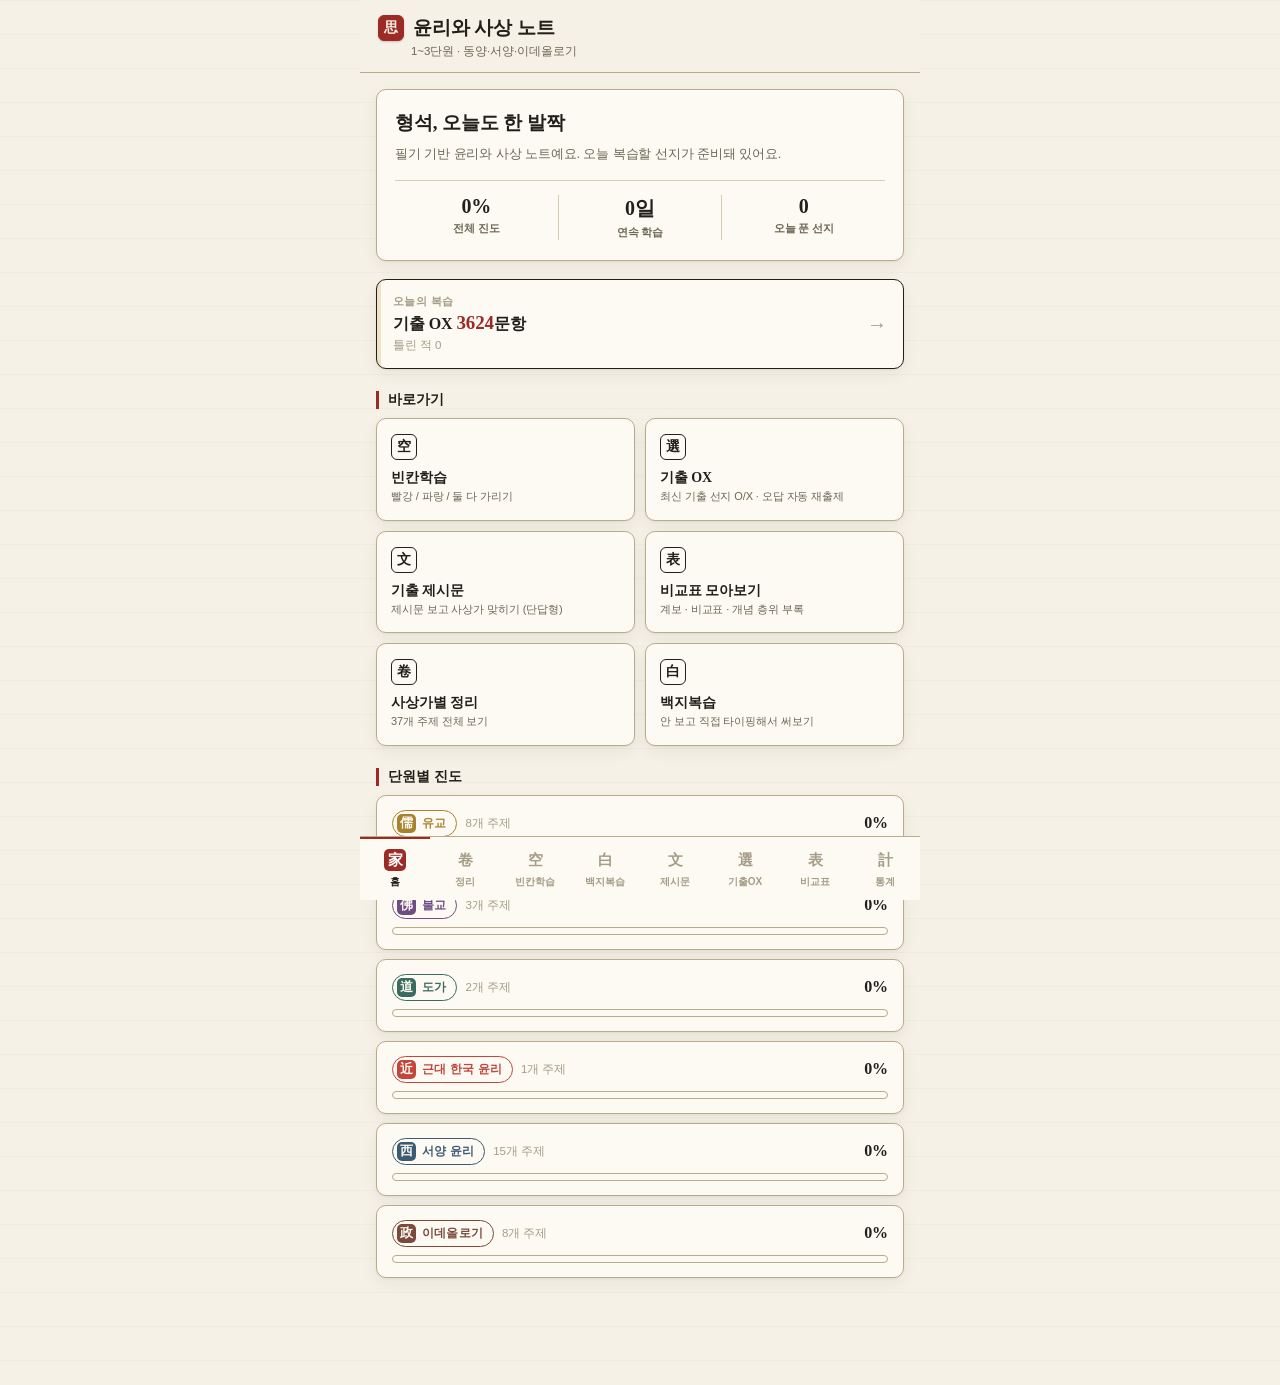
==== commit f4c4eaa7: "Add files via upload" ====
--- a/윤리와사상 노트.html
+++ b/윤리와사상 노트.html
@@ -2,11 +2,11 @@
 <html lang="ko">
 <head>
 <meta charset="UTF-8"/>
-<meta name="viewport" content="width=device-width, initial-scale=1.0, maximum-scale=1.0, user-scalable=no, viewport-fit=cover"/>
+<meta name="viewport" content="width=device-width, initial-scale=1.0, viewport-fit=cover"/>
 <title>윤리와 사상 노트 — 동양 윤리</title>
 
 <!-- PWA: 매니페스트 (data URI로 임베드, 단일 HTML 유지) -->
-<link rel="manifest" href="[data-uri]"/>
+<link rel="manifest" href="[data-uri]"/>
 <meta name="theme-color" content="#F6F1E6"/>
 
 <!-- PWA: iOS 홈 화면 추가 시 독립 실행(standalone) -->
@@ -14,8 +14,8 @@
 <meta name="mobile-web-app-capable" content="yes"/>
 <meta name="apple-mobile-web-app-status-bar-style" content="black-translucent"/>
 <meta name="apple-mobile-web-app-title" content="윤사노트"/>
-<link rel="apple-touch-icon" href="[data-uri]"/>
-<link rel="icon" type="image/png" href="[data-uri]"/>
+<link rel="apple-touch-icon" href="[data-uri]"/>
+<link rel="icon" type="image/png" href="[data-uri]"/>
 
 <style>
 /* ===================================================================
@@ -118,10 +118,10 @@
 .badge{
   display:inline-flex;
   align-items:center;
-  gap:4px;
-  font-size:11px;
+  gap:6px;
+  font-size:11.5px;
   font-weight:700;
-  padding:3px 9px 3px 6px;
+  padding:3px 10px 3px 4px;
   border:1px solid currentColor;
   border-radius:999px;
   background:transparent;
@@ -129,10 +129,18 @@
 }
 .badge .seal-ch{
   display:inline-flex; align-items:center; justify-content:center;
-  width:14px;height:14px;border-radius:3px;
-  font-family:var(--font-serif); font-size:10px; font-weight:700;
-  background:currentColor; color:var(--panel);
-}
+  width:19px;height:19px;border-radius:5px;
+  font-family:var(--font-serif); font-size:12.5px; font-weight:700;
+  line-height:1;
+  color:var(--panel);
+  flex:none;
+}
+.tag-유교 .seal-ch{ background:var(--gold); }
+.tag-불교 .seal-ch{ background:#6E4C82; }
+.tag-도가 .seal-ch{ background:#3B6B5E; }
+.tag-근대 .seal-ch{ background:var(--red-soft); }
+.tag-서양 .seal-ch{ background:#3D5A73; }
+.tag-이데올로기 .seal-ch{ background:#7A4A3D; }
 .tag-유교{ color:var(--gold); } .tag-불교{ color:#6E4C82; } .tag-도가{ color:#3B6B5E; } .tag-근대{ color:var(--red-soft); }
 .tag-서양{ color:#3D5A73; } .tag-이데올로기{ color:#7A4A3D; }
 
@@ -408,12 +416,32 @@
 }
 .paper-area:focus{ outline:none; border-color:var(--ink); }
 .paper-meta{ display:flex; justify-content:space-between; align-items:center; margin:8px 0 4px; font-size:11.5px; color:var(--ink-soft); }
+.guided-section{ margin-bottom:15px; }
+.guided-header{ font-size:13.5px; line-height:1.5; margin-bottom:6px; padding-left:1px; }
+.guided-input{
+  width:100%; min-height:84px; box-sizing:border-box;
+  border:1px solid var(--rule-strong); border-radius:8px;
+  background:
+    repeating-linear-gradient(180deg, transparent 0, transparent 27px, var(--rule) 28px),
+    var(--panel);
+  background-position: 0 4px;
+  padding:9px 11px; font-size:13.5px; line-height:27px;
+  font-family:var(--font-sans); color:var(--ink);
+  resize:vertical;
+}
+.guided-input:focus{ outline:none; border-color:var(--ink); }
+.guided-hint-row{ display:flex; align-items:center; gap:8px; margin-top:5px; flex-wrap:wrap; }
+.guided-hint-btn{ font-size:11px; color:var(--blue); text-decoration:underline; cursor:pointer; }
+.guided-hint-text{ font-size:11px; color:var(--ink-soft); background:var(--paper-alt); padding:4px 8px; border-radius:6px; line-height:1.5; }
 .compare-wrap{ margin-top:18px; }
 .compare-head{ display:flex; align-items:center; justify-content:space-between; margin-bottom:8px; }
 .compare-head .t{ font-family:var(--font-serif); font-weight:700; font-size:14px; }
 .stat-box{ padding:15px; margin-bottom:9px; display:flex; align-items:center; justify-content:space-between; }
 .stat-box .l{ font-size:12.5px; font-weight:600; color:var(--ink-soft); }
 .stat-box .v{ font-family:var(--font-serif); font-size:19px; font-weight:700; }
+.unit-card{ padding:14px 15px; margin-bottom:9px; cursor:pointer; }
+.unit-card-top{ display:flex; align-items:center; gap:8px; margin-bottom:8px; }
+.unit-card-pct{ margin-left:auto; font-family:var(--font-serif); font-size:16px; font-weight:700; flex:none; }
 .progress-bar{ height:8px; border:1px solid var(--rule-strong); border-radius:5px; background:var(--panel); overflow:hidden; margin-top:7px;}
 .progress-bar > div{ height:100%; background:var(--gold); }
 
@@ -478,6 +506,133 @@
 .geneal-node.red .n{ color:var(--red); }
 .geneal-arrow{ text-align:center; font-size:13px; color:var(--ink-faint); padding:2px 0; }
 
+/* ---------- 기출 제시문 ---------- */
+.ps-card{ padding:20px 18px; margin-bottom:14px; transition:border-color .15s, box-shadow .15s, background .15s; }
+.ps-card.is-correct{
+  border-color:var(--sage);
+  box-shadow:0 0 0 3px var(--sage-tint), 0 6px 16px rgba(34,31,26,.06);
+  background:var(--sage-tint); animation:oxPop .28s ease;
+}
+.ps-card.is-wrong{
+  border-color:var(--red);
+  box-shadow:0 0 0 3px var(--red-tint), 0 6px 16px rgba(34,31,26,.06);
+  background:var(--red-tint); animation:oxShake .3s ease;
+}
+.ps-body{
+  font-family:var(--font-serif); font-size:14.5px; line-height:1.95;
+  letter-spacing:.1px; word-break:keep-all;
+  padding:2px 0;
+}
+mark.ps-clue{
+  background:linear-gradient(transparent 55%, var(--gold-tint) 55%